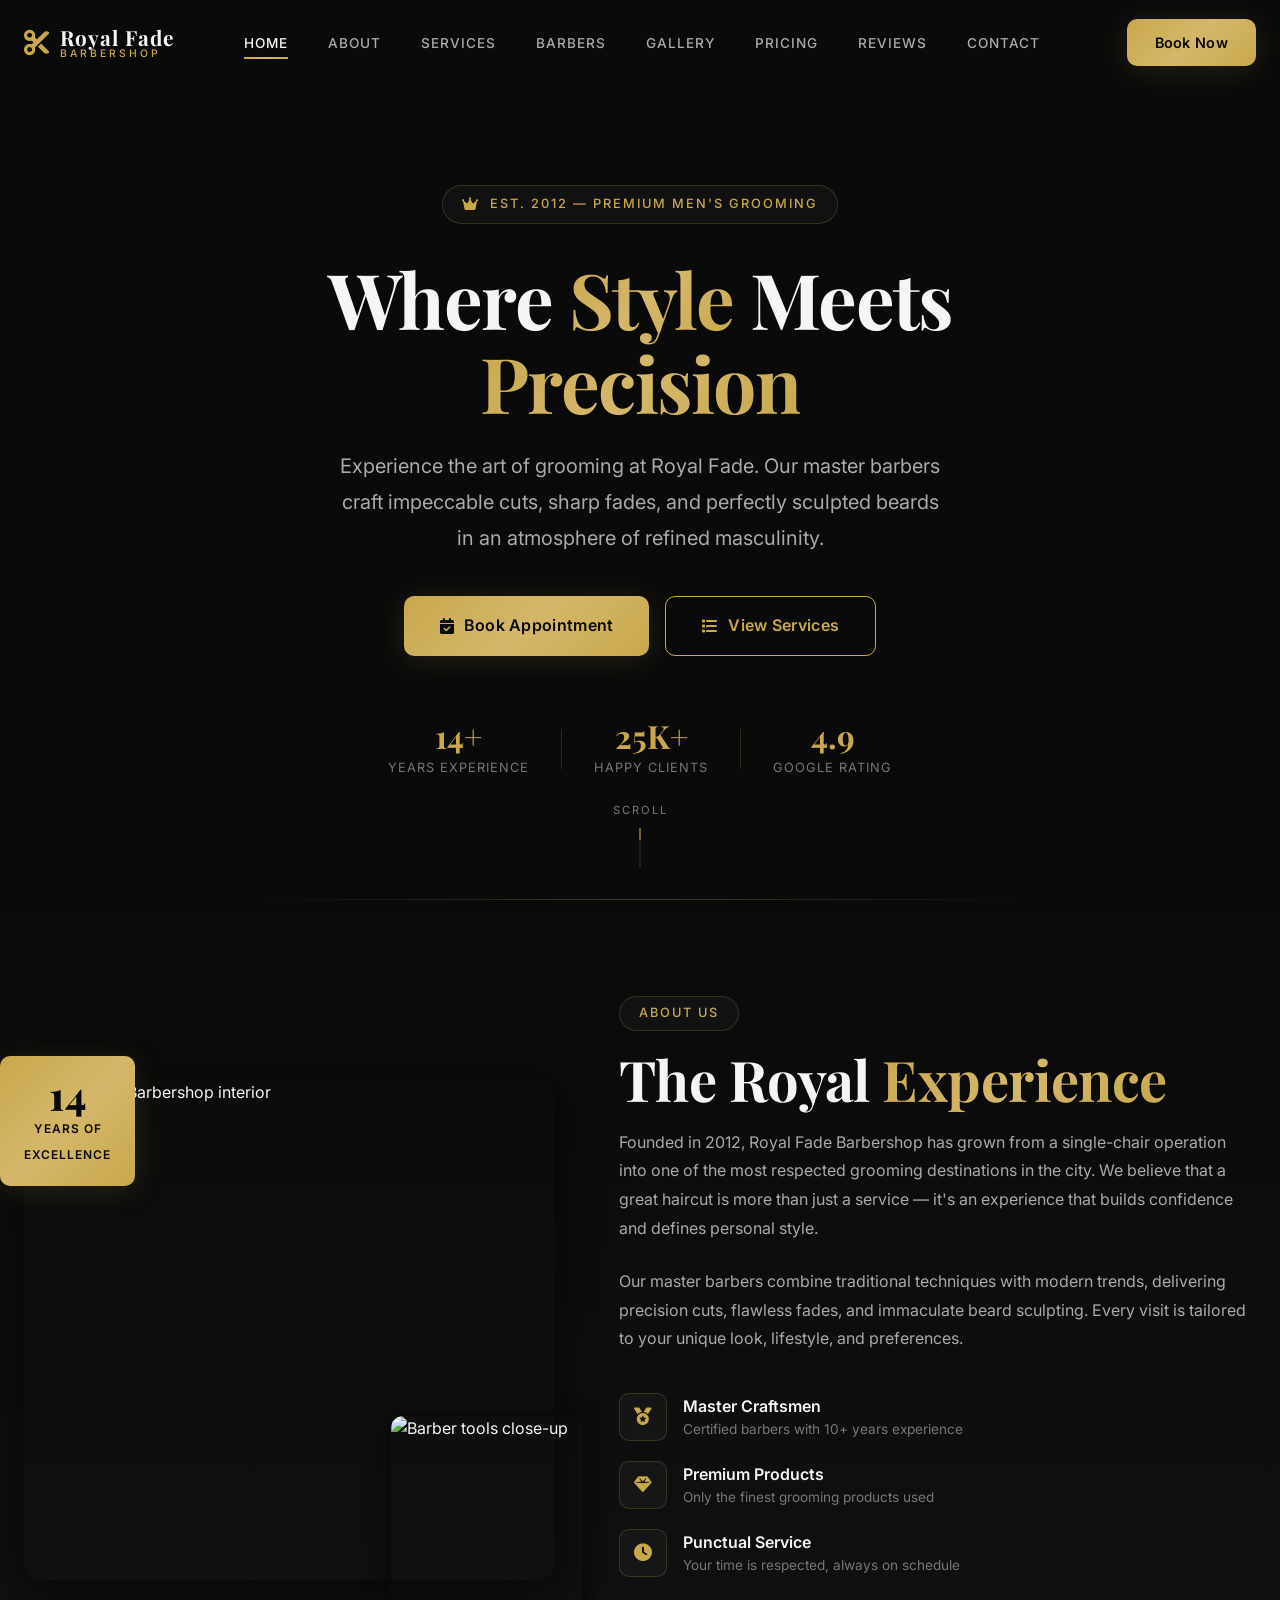
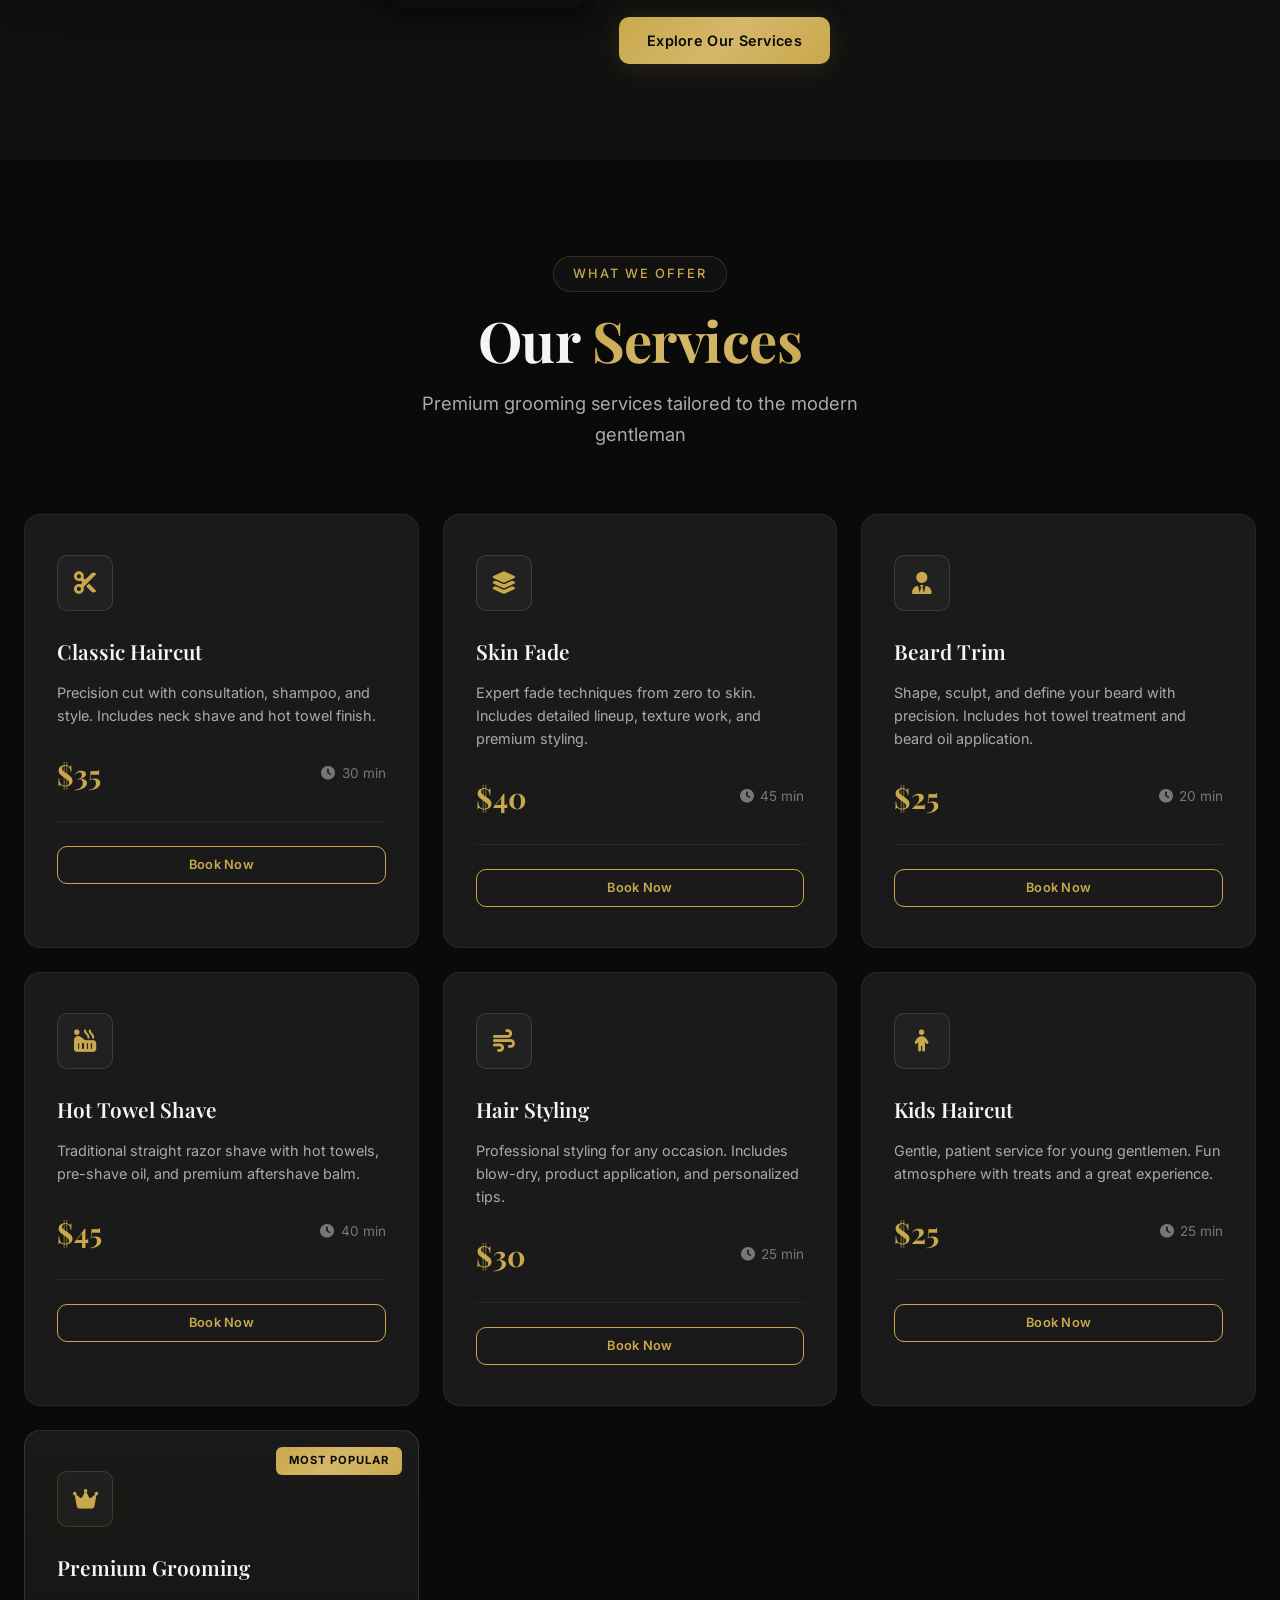
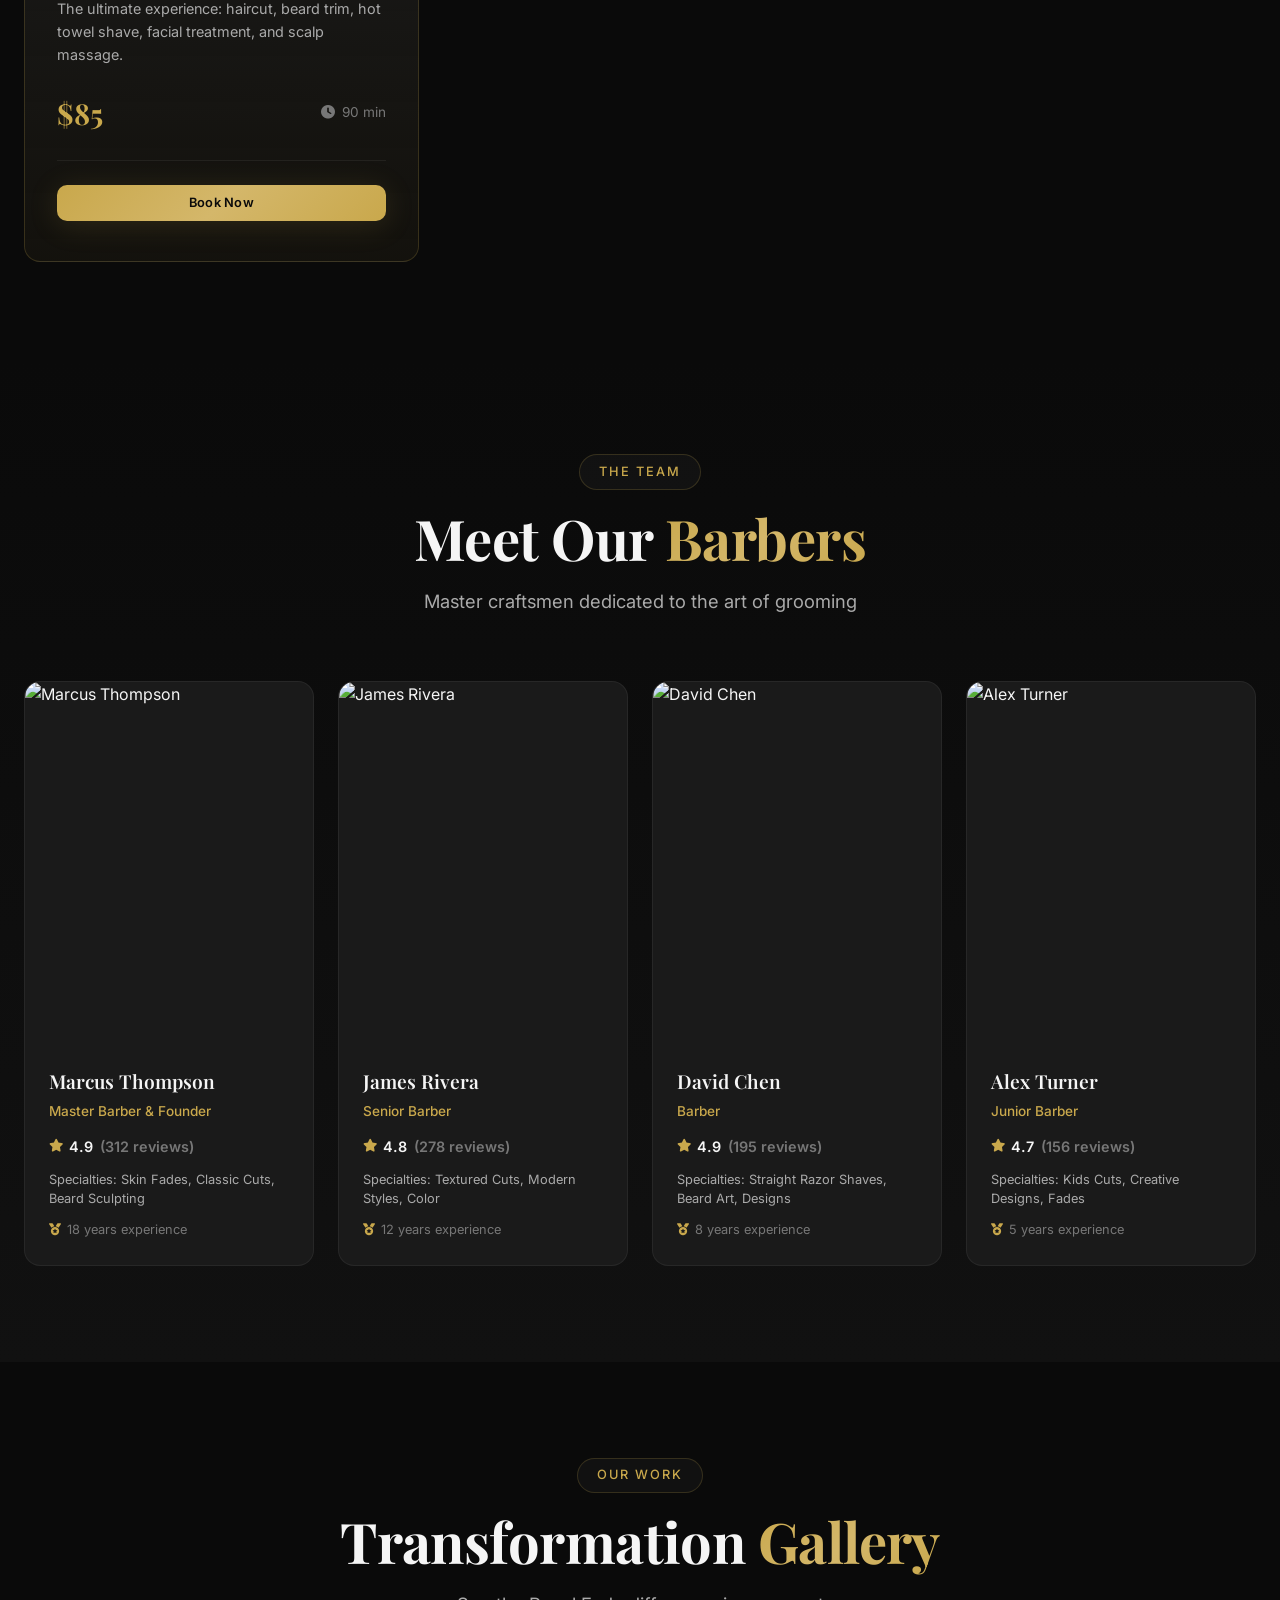
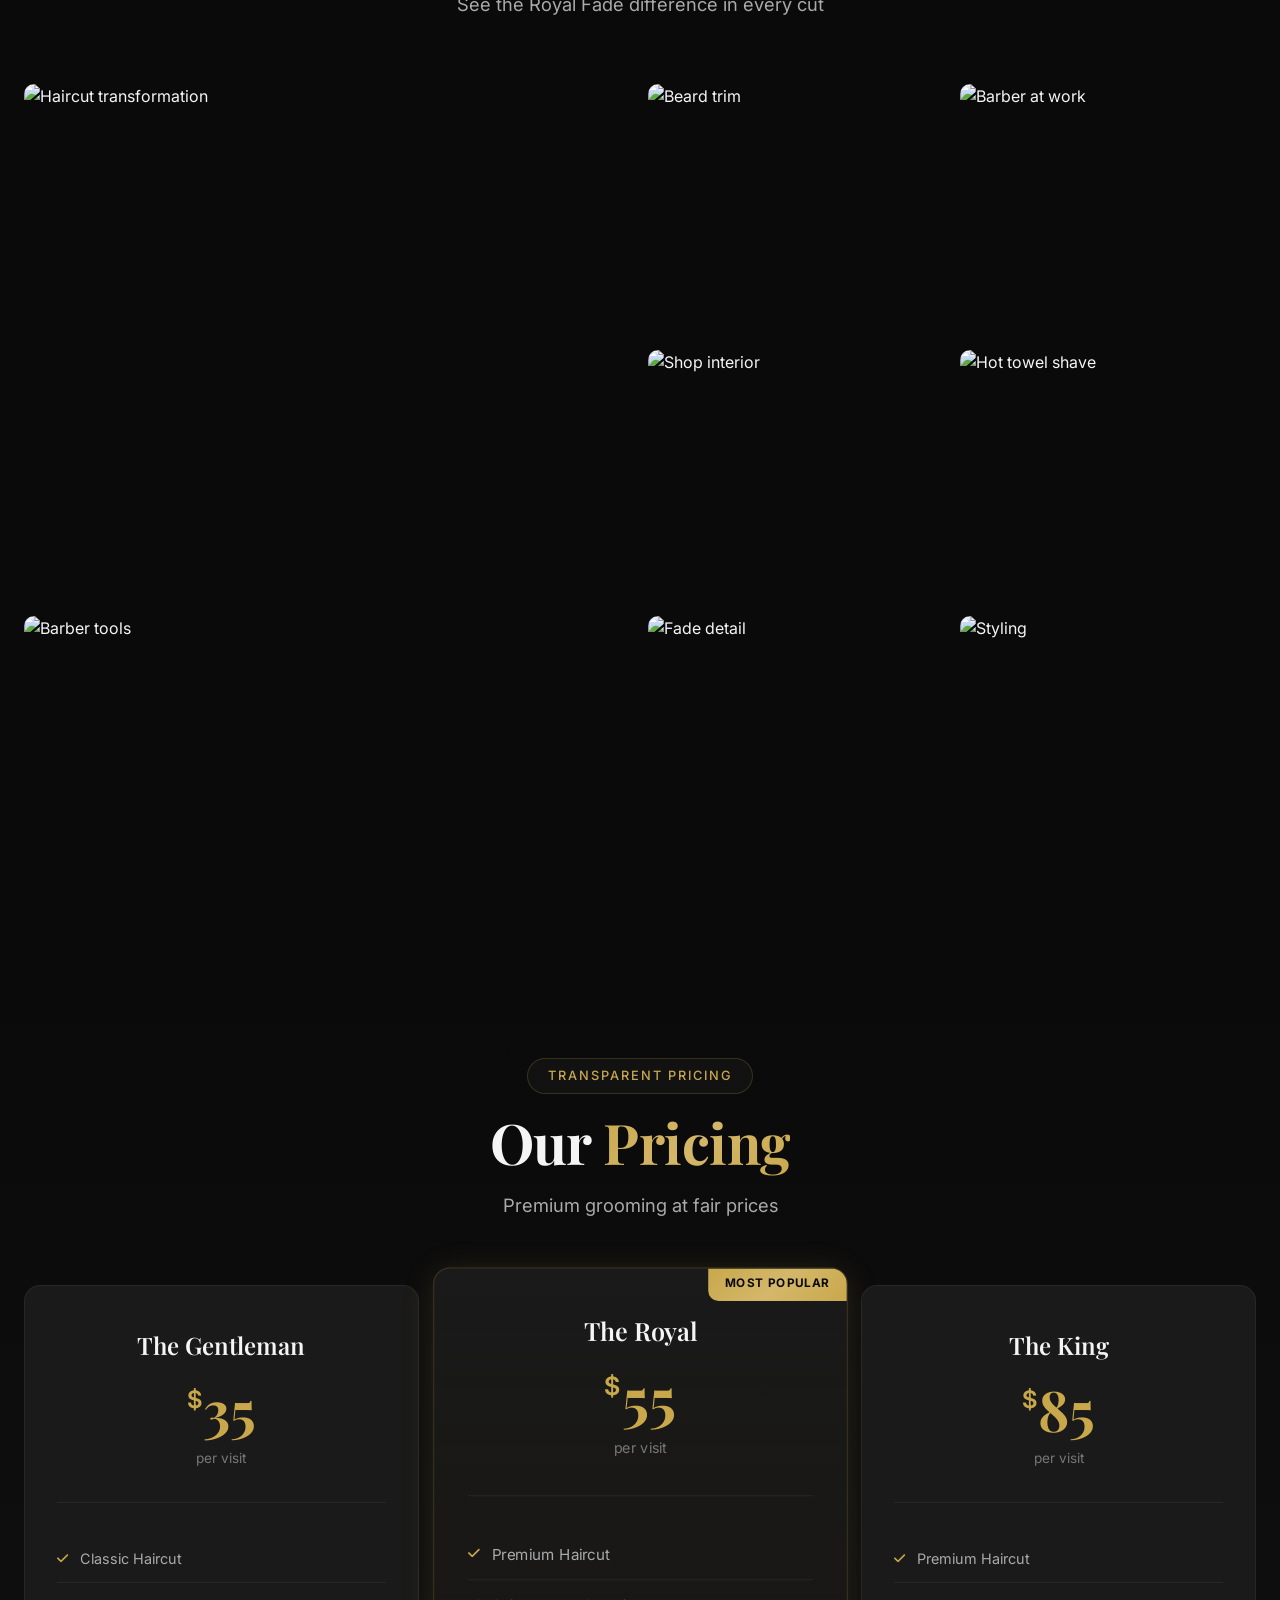
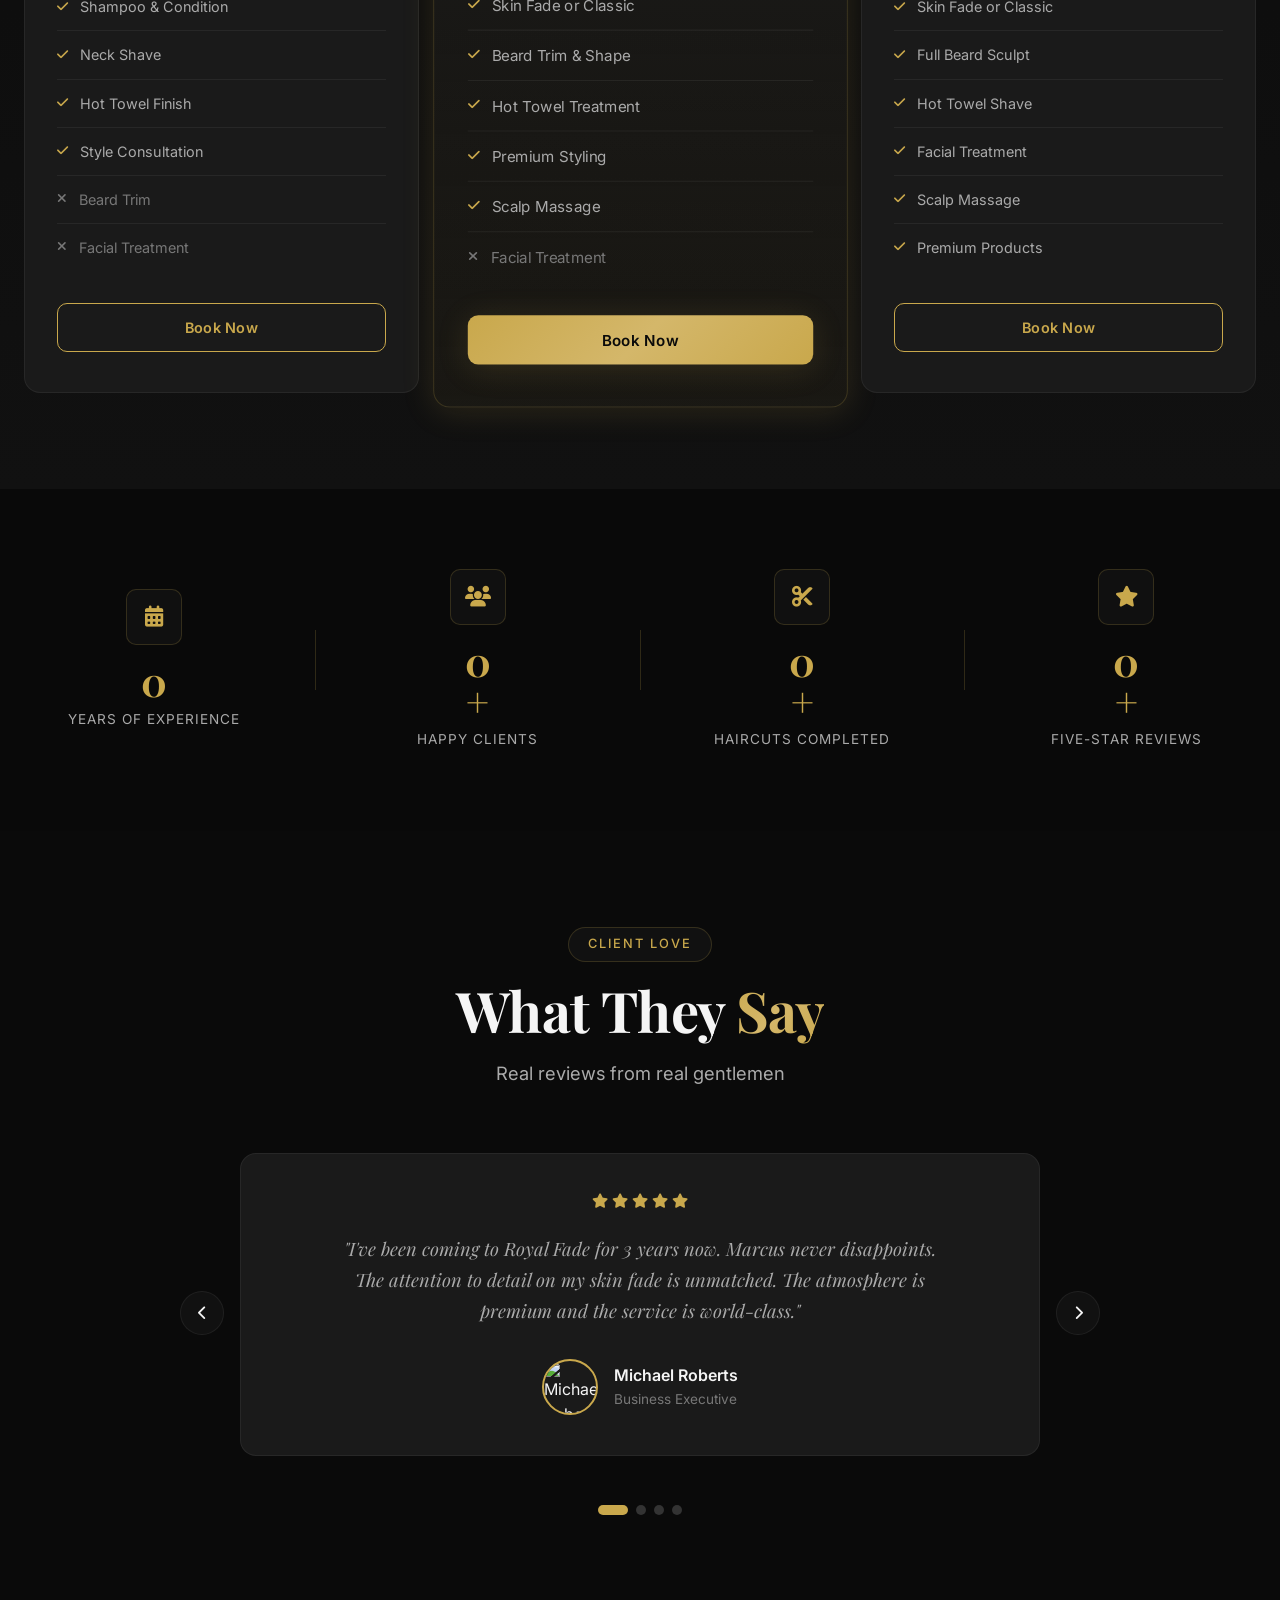
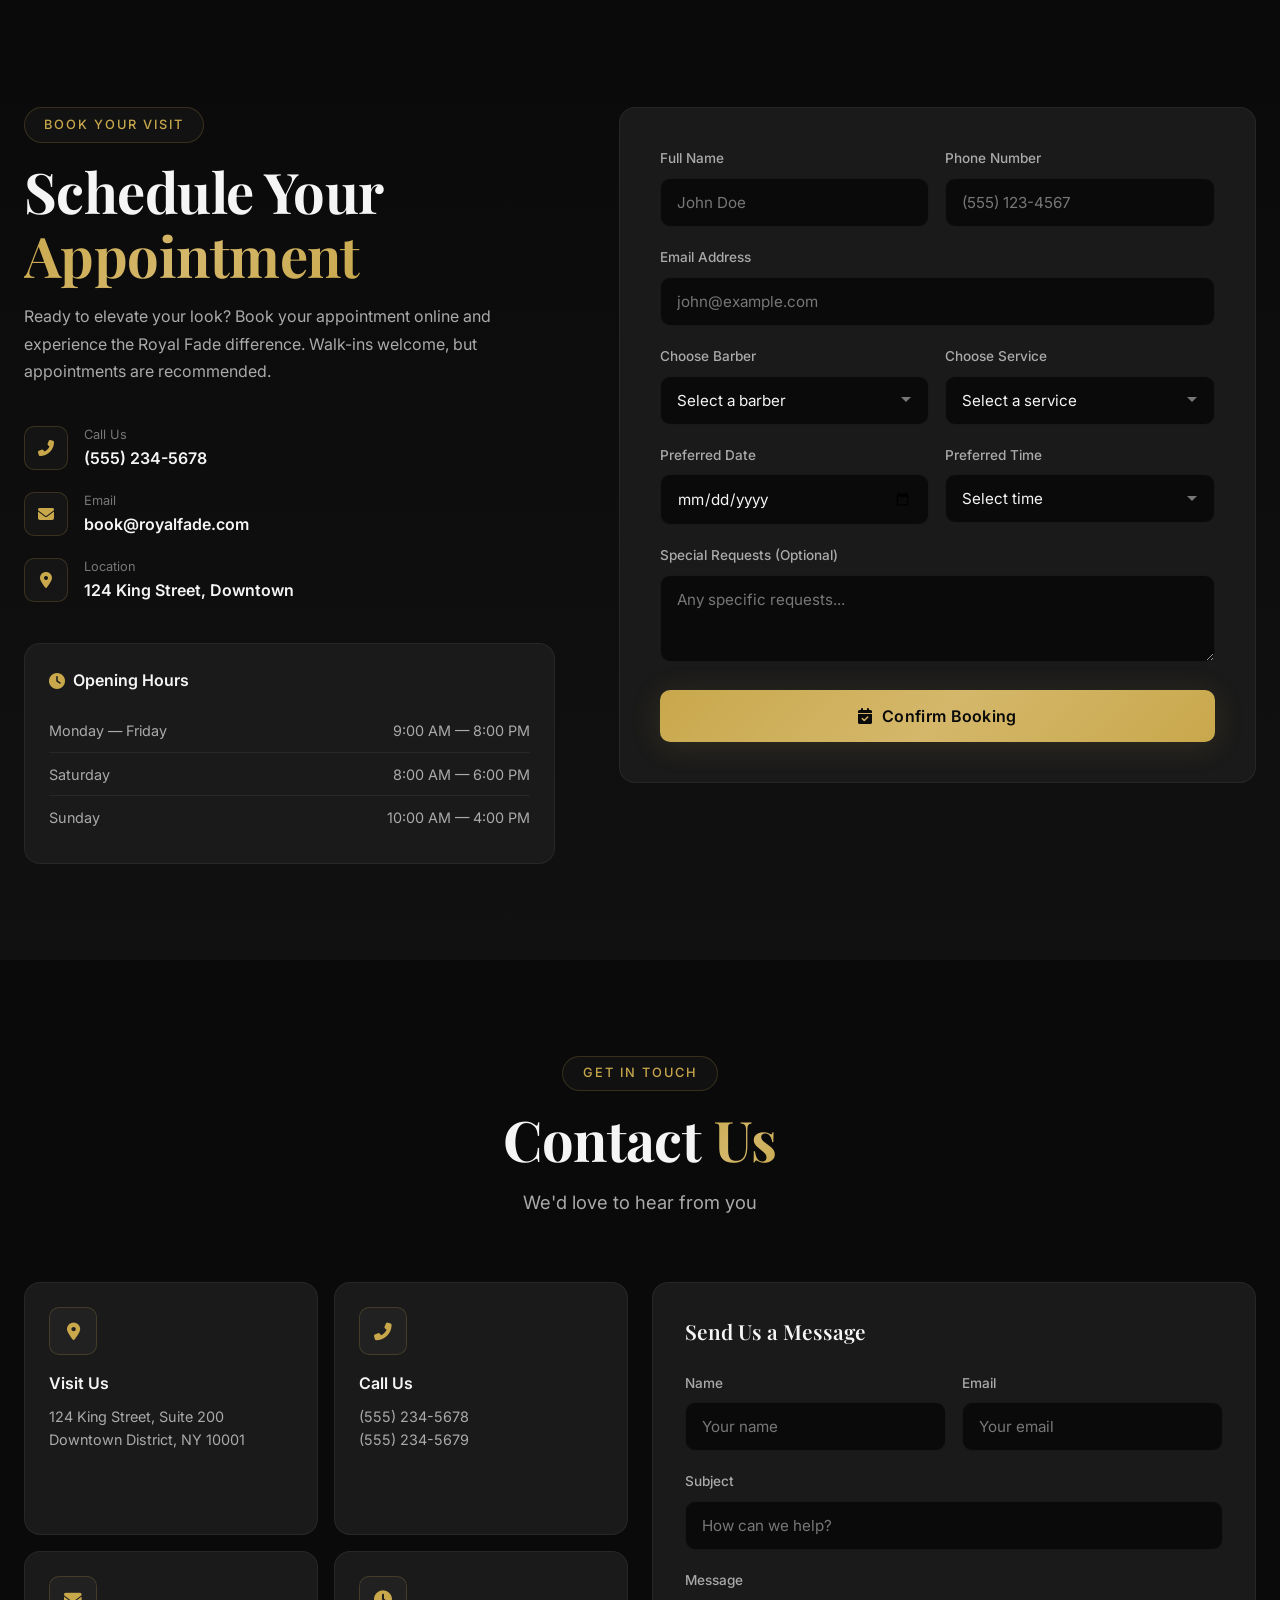
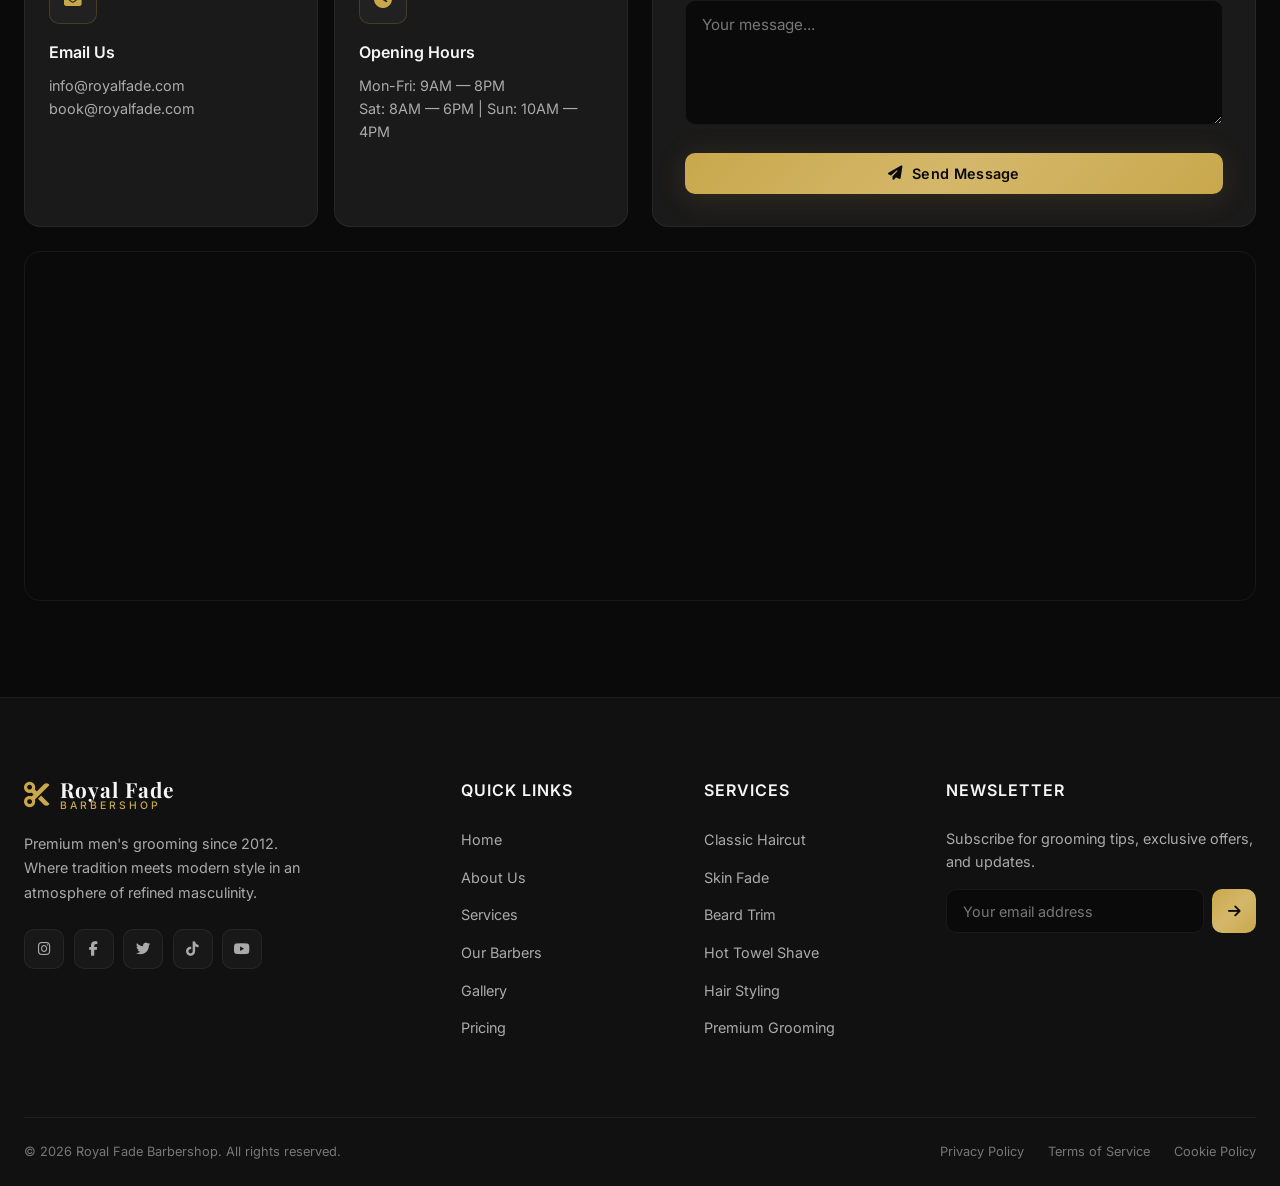
==== imdex.html @ a4577b54 "Update project link" ====
<!DOCTYPE html>
<html lang="en">
<head>
    <meta charset="UTF-8">
    <meta name="viewport" content="width=device-width, initial-scale=1.0">
    <meta name="description" content="Royal Fade Barbershop - Premium men's grooming since 2012. Expert haircuts, skin fades, beard trims, and hot towel shaves in a luxury environment.">
    <meta name="keywords" content="barbershop, men's haircut, skin fade, beard trim, hot towel shave, grooming, barber, premium barbershop">
    <meta name="author" content="Royal Fade Barbershop">
    <meta name="theme-color" content="#C9A84C">
    <title>Royal Fade Barbershop | Premium Men's Grooming Since 2012</title>
    <link rel="stylesheet" href="styles.css">
    <link rel="preconnect" href="https://fonts.googleapis.com">
    <link rel="preconnect" href="https://fonts.gstatic.com" crossorigin>
    <link href="https://fonts.googleapis.com/css2?family=Playfair+Display:wght@400;500;600;700;800;900&family=Inter:wght@300;400;500;600;700&display=swap" rel="stylesheet">
    <link rel="stylesheet" href="https://cdnjs.cloudflare.com/ajax/libs/font-awesome/6.5.1/css/all.min.css">
    <style>
        /* Emergency: Hide loader if JS fails */
        @keyframes hideLoader { 0%, 90% { opacity: 1; visibility: visible; } 100% { opacity: 0; visibility: hidden; } }
        #loading-screen { animation: hideLoader 4s ease forwards; }
    </style>
    <noscript>
        <style>
            #loading-screen { display: none !important; }
            .reveal { opacity: 1 !important; transform: none !important; }
        </style>
    </noscript>
<base target="_blank">
</head>
<body>
    <!-- Loading Screen -->
    <div id="loading-screen">
        <div class="loader-content">
            <div class="loader-scissors"><i class="fas fa-cut"></i></div>
            <div class="loader-brand">Royal Fade</div>
            <div class="loader-bar"><div class="loader-progress"></div></div>
        </div>
    </div>

    <!-- Back to Top -->
    <button id="back-to-top" class="back-to-top" aria-label="Back to top"><i class="fas fa-arrow-up"></i></button>

    <!-- Navigation -->
    <nav class="navbar" id="navbar">
        <div class="nav-container">
            <a href="#home" class="nav-logo">
                <i class="fas fa-cut"></i>
                <div class="logo-text"><span class="logo-main">Royal Fade</span><span class="logo-sub">Barbershop</span></div>
            </a>
            <ul class="nav-menu" id="nav-menu">
                <li><a href="#home" class="nav-link active">Home</a></li>
                <li><a href="#about" class="nav-link">About</a></li>
                <li><a href="#services" class="nav-link">Services</a></li>
                <li><a href="#barbers" class="nav-link">Barbers</a></li>
                <li><a href="#gallery" class="nav-link">Gallery</a></li>
                <li><a href="#pricing" class="nav-link">Pricing</a></li>
                <li><a href="#testimonials" class="nav-link">Reviews</a></li>
                <li><a href="#contact" class="nav-link">Contact</a></li>
            </ul>
            <a href="#booking" class="btn btn-gold nav-cta">Book Now</a>
            <button class="hamburger" id="hamburger" aria-label="Toggle menu">
                <span class="bar"></span><span class="bar"></span><span class="bar"></span>
            </button>
        </div>
        <div class="mobile-menu" id="mobile-menu">
            <div class="mobile-menu-header">
                <a href="#home" class="nav-logo"><i class="fas fa-cut"></i><span style="font-family:var(--font-display);font-size:1.3rem;font-weight:700;color:var(--text);">Royal Fade</span></a>
                <button class="mobile-close" id="mobile-close" aria-label="Close menu"><i class="fas fa-times"></i></button>
            </div>
            <ul class="mobile-nav-menu">
                <li><a href="#home" class="mobile-nav-link">Home</a></li>
                <li><a href="#about" class="mobile-nav-link">About</a></li>
                <li><a href="#services" class="mobile-nav-link">Services</a></li>
                <li><a href="#barbers" class="mobile-nav-link">Barbers</a></li>
                <li><a href="#gallery" class="mobile-nav-link">Gallery</a></li>
                <li><a href="#pricing" class="mobile-nav-link">Pricing</a></li>
                <li><a href="#testimonials" class="mobile-nav-link">Reviews</a></li>
                <li><a href="#contact" class="mobile-nav-link">Contact</a></li>
            </ul>
            <a href="#booking" class="btn btn-gold btn-full mobile-cta">Book Appointment</a>
        </div>
    </nav>

    <!-- Hero Section -->
    <section class="hero" id="home">
        <div class="hero-bg"><div class="hero-overlay"></div><div class="hero-gold-accent"></div></div>
        <div class="hero-content">
            <div class="hero-badge"><i class="fas fa-crown"></i><span>Est. 2012 — Premium Men's Grooming</span></div>
            <h1 class="hero-title">Where <span class="gold-text">Style</span> Meets <span class="gold-text">Precision</span></h1>
            <p class="hero-subtitle">Experience the art of grooming at Royal Fade. Our master barbers craft impeccable cuts, sharp fades, and perfectly sculpted beards in an atmosphere of refined masculinity.</p>
            <div class="hero-cta">
                <a href="#booking" class="btn btn-gold btn-lg"><i class="fas fa-calendar-check"></i>Book Appointment</a>
                <a href="#services" class="btn btn-outline-gold btn-lg"><i class="fas fa-list"></i>View Services</a>
            </div>
            <div class="hero-stats">
                <div class="hero-stat"><span class="hero-stat-num">14+</span><span class="hero-stat-label">Years Experience</span></div>
                <div class="hero-stat-divider"></div>
                <div class="hero-stat"><span class="hero-stat-num">25K+</span><span class="hero-stat-label">Happy Clients</span></div>
                <div class="hero-stat-divider"></div>
                <div class="hero-stat"><span class="hero-stat-num">4.9</span><span class="hero-stat-label">Google Rating</span></div>
            </div>
        </div>
        <div class="hero-scroll-indicator"><span>Scroll</span><div class="scroll-line"><div class="scroll-dot"></div></div></div>
    </section>

    <!-- About Section -->
    <section class="about" id="about">
        <div class="section-container">
            <div class="about-grid">
                <div class="about-images">
                    <div class="about-img-main"><img src="https://images.unsplash.com/photo-1585747860715-2ba37e788b70?w=600&h=700&fit=crop" alt="Royal Fade Barbershop interior" loading="lazy"></div>
                    <div class="about-img-accent"><img src="https://images.unsplash.com/photo-1599351431613-18ef1fdd27e1?w=300&h=300&fit=crop" alt="Barber tools close-up" loading="lazy"></div>
                    <div class="about-experience-badge"><span class="badge-num">14</span><span class="badge-text">Years of<br>Excellence</span></div>
                </div>
                <div class="about-content">
                    <span class="section-tag">About Us</span>
                    <h2 class="section-title">The Royal <span class="gold-text">Experience</span></h2>
                    <p class="about-text">Founded in 2012, Royal Fade Barbershop has grown from a single-chair operation into one of the most respected grooming destinations in the city. We believe that a great haircut is more than just a service — it's an experience that builds confidence and defines personal style.</p>
                    <p class="about-text">Our master barbers combine traditional techniques with modern trends, delivering precision cuts, flawless fades, and immaculate beard sculpting. Every visit is tailored to your unique look, lifestyle, and preferences.</p>
                    <div class="about-values">
                        <div class="value-item"><div class="value-icon"><i class="fas fa-medal"></i></div><div class="value-info"><span class="value-title">Master Craftsmen</span><span class="value-desc">Certified barbers with 10+ years experience</span></div></div>
                        <div class="value-item"><div class="value-icon"><i class="fas fa-gem"></i></div><div class="value-info"><span class="value-title">Premium Products</span><span class="value-desc">Only the finest grooming products used</span></div></div>
                        <div class="value-item"><div class="value-icon"><i class="fas fa-clock"></i></div><div class="value-info"><span class="value-title">Punctual Service</span><span class="value-desc">Your time is respected, always on schedule</span></div></div>
                    </div>
                    <a href="#services" class="btn btn-gold">Explore Our Services</a>
                </div>
            </div>
        </div>
    </section>

    <!-- Services Section -->
    <section class="services" id="services">
        <div class="section-container">
            <div class="section-header">
                <span class="section-tag">What We Offer</span>
                <h2 class="section-title">Our <span class="gold-text">Services</span></h2>
                <p class="section-subtitle">Premium grooming services tailored to the modern gentleman</p>
            </div>
            <div class="services-grid">
                <div class="service-card">
                    <div class="service-icon"><i class="fas fa-cut"></i></div>
                    <div class="service-content">
                        <h3 class="service-name">Classic Haircut</h3>
                        <p class="service-desc">Precision cut with consultation, shampoo, and style. Includes neck shave and hot towel finish.</p>
                        <div class="service-meta"><span class="service-price">$35</span><span class="service-duration"><i class="fas fa-clock"></i> 30 min</span></div>
                        <a href="#booking" class="btn btn-outline-gold btn-sm service-book">Book Now</a>
                    </div>
                </div>
                <div class="service-card">
                    <div class="service-icon"><i class="fas fa-layer-group"></i></div>
                    <div class="service-content">
                        <h3 class="service-name">Skin Fade</h3>
                        <p class="service-desc">Expert fade techniques from zero to skin. Includes detailed lineup, texture work, and premium styling.</p>
                        <div class="service-meta"><span class="service-price">$40</span><span class="service-duration"><i class="fas fa-clock"></i> 45 min</span></div>
                        <a href="#booking" class="btn btn-outline-gold btn-sm service-book">Book Now</a>
                    </div>
                </div>
                <div class="service-card">
                    <div class="service-icon"><i class="fas fa-user-tie"></i></div>
                    <div class="service-content">
                        <h3 class="service-name">Beard Trim</h3>
                        <p class="service-desc">Shape, sculpt, and define your beard with precision. Includes hot towel treatment and beard oil application.</p>
                        <div class="service-meta"><span class="service-price">$25</span><span class="service-duration"><i class="fas fa-clock"></i> 20 min</span></div>
                        <a href="#booking" class="btn btn-outline-gold btn-sm service-book">Book Now</a>
                    </div>
                </div>
                <div class="service-card">
                    <div class="service-icon"><i class="fas fa-hot-tub"></i></div>
                    <div class="service-content">
                        <h3 class="service-name">Hot Towel Shave</h3>
                        <p class="service-desc">Traditional straight razor shave with hot towels, pre-shave oil, and premium aftershave balm.</p>
                        <div class="service-meta"><span class="service-price">$45</span><span class="service-duration"><i class="fas fa-clock"></i> 40 min</span></div>
                        <a href="#booking" class="btn btn-outline-gold btn-sm service-book">Book Now</a>
                    </div>
                </div>
                <div class="service-card">
                    <div class="service-icon"><i class="fas fa-wind"></i></div>
                    <div class="service-content">
                        <h3 class="service-name">Hair Styling</h3>
                        <p class="service-desc">Professional styling for any occasion. Includes blow-dry, product application, and personalized tips.</p>
                        <div class="service-meta"><span class="service-price">$30</span><span class="service-duration"><i class="fas fa-clock"></i> 25 min</span></div>
                        <a href="#booking" class="btn btn-outline-gold btn-sm service-book">Book Now</a>
                    </div>
                </div>
                <div class="service-card">
                    <div class="service-icon"><i class="fas fa-child"></i></div>
                    <div class="service-content">
                        <h3 class="service-name">Kids Haircut</h3>
                        <p class="service-desc">Gentle, patient service for young gentlemen. Fun atmosphere with treats and a great experience.</p>
                        <div class="service-meta"><span class="service-price">$25</span><span class="service-duration"><i class="fas fa-clock"></i> 25 min</span></div>
                        <a href="#booking" class="btn btn-outline-gold btn-sm service-book">Book Now</a>
                    </div>
                </div>
                <div class="service-card featured-service">
                    <div class="service-badge">Most Popular</div>
                    <div class="service-icon"><i class="fas fa-crown"></i></div>
                    <div class="service-content">
                        <h3 class="service-name">Premium Grooming</h3>
                        <p class="service-desc">The ultimate experience: haircut, beard trim, hot towel shave, facial treatment, and scalp massage.</p>
                        <div class="service-meta"><span class="service-price">$85</span><span class="service-duration"><i class="fas fa-clock"></i> 90 min</span></div>
                        <a href="#booking" class="btn btn-gold btn-sm service-book">Book Now</a>
                    </div>
                </div>
            </div>
        </div>
    </section>

    <!-- Barbers Section -->
    <section class="barbers" id="barbers">
        <div class="section-container">
            <div class="section-header">
                <span class="section-tag">The Team</span>
                <h2 class="section-title">Meet Our <span class="gold-text">Barbers</span></h2>
                <p class="section-subtitle">Master craftsmen dedicated to the art of grooming</p>
            </div>
            <div class="barbers-grid">
                <div class="barber-card">
                    <div class="barber-image">
                        <img src="https://images.unsplash.com/photo-1503951914875-452162b0f3f1?w=500&h=600&fit=crop&crop=face" alt="Marcus Thompson" loading="lazy">
                        <div class="barber-social"><a href="#" aria-label="Instagram"><i class="fab fa-instagram"></i></a><a href="#" aria-label="Facebook"><i class="fab fa-facebook-f"></i></a></div>
                    </div>
                    <div class="barber-info">
                        <h3 class="barber-name">Marcus Thompson</h3>
                        <span class="barber-title">Master Barber & Founder</span>
                        <div class="barber-rating"><i class="fas fa-star"></i><span>4.9</span><span class="barber-reviews">(312 reviews)</span></div>
                        <p class="barber-specialty">Specialties: Skin Fades, Classic Cuts, Beard Sculpting</p>
                        <span class="barber-exp"><i class="fas fa-medal"></i> 18 years experience</span>
                    </div>
                </div>
                <div class="barber-card">
                    <div class="barber-image">
                        <img src="https://images.unsplash.com/photo-1622286342621-4bd786c2447c?w=500&h=600&fit=crop&crop=face" alt="James Rivera" loading="lazy">
                        <div class="barber-social"><a href="#" aria-label="Instagram"><i class="fab fa-instagram"></i></a><a href="#" aria-label="Facebook"><i class="fab fa-facebook-f"></i></a></div>
                    </div>
                    <div class="barber-info">
                        <h3 class="barber-name">James Rivera</h3>
                        <span class="barber-title">Senior Barber</span>
                        <div class="barber-rating"><i class="fas fa-star"></i><span>4.8</span><span class="barber-reviews">(278 reviews)</span></div>
                        <p class="barber-specialty">Specialties: Textured Cuts, Modern Styles, Color</p>
                        <span class="barber-exp"><i class="fas fa-medal"></i> 12 years experience</span>
                    </div>
                </div>
                <div class="barber-card">
                    <div class="barber-image">
                        <img src="https://images.unsplash.com/photo-1506794778202-cad84cf45f1d?w=500&h=600&fit=crop&crop=face" alt="David Chen" loading="lazy">
                        <div class="barber-social"><a href="#" aria-label="Instagram"><i class="fab fa-instagram"></i></a><a href="#" aria-label="Facebook"><i class="fab fa-facebook-f"></i></a></div>
                    </div>
                    <div class="barber-info">
                        <h3 class="barber-name">David Chen</h3>
                        <span class="barber-title">Barber</span>
                        <div class="barber-rating"><i class="fas fa-star"></i><span>4.9</span><span class="barber-reviews">(195 reviews)</span></div>
                        <p class="barber-specialty">Specialties: Straight Razor Shaves, Beard Art, Designs</p>
                        <span class="barber-exp"><i class="fas fa-medal"></i> 8 years experience</span>
                    </div>
                </div>
                <div class="barber-card">
                    <div class="barber-image">
                        <img src="https://images.unsplash.com/photo-1531746020798-e6953c6e8e04?w=500&h=600&fit=crop&crop=face" alt="Alex Turner" loading="lazy">
                        <div class="barber-social"><a href="#" aria-label="Instagram"><i class="fab fa-instagram"></i></a><a href="#" aria-label="Facebook"><i class="fab fa-facebook-f"></i></a></div>
                    </div>
                    <div class="barber-info">
                        <h3 class="barber-name">Alex Turner</h3>
                        <span class="barber-title">Junior Barber</span>
                        <div class="barber-rating"><i class="fas fa-star"></i><span>4.7</span><span class="barber-reviews">(156 reviews)</span></div>
                        <p class="barber-specialty">Specialties: Kids Cuts, Creative Designs, Fades</p>
                        <span class="barber-exp"><i class="fas fa-medal"></i> 5 years experience</span>
                    </div>
                </div>
            </div>
        </div>
    </section>

    <!-- Gallery Section -->
    <section class="gallery" id="gallery">
        <div class="section-container">
            <div class="section-header">
                <span class="section-tag">Our Work</span>
                <h2 class="section-title">Transformation <span class="gold-text">Gallery</span></h2>
                <p class="section-subtitle">See the Royal Fade difference in every cut</p>
            </div>
            <div class="gallery-grid">
                <div class="gallery-item gallery-item-large">
                    <img src="https://images.unsplash.com/photo-1621605815971-fbc98d665033?w=800&h=600&fit=crop" alt="Haircut transformation" loading="lazy">
                    <div class="gallery-overlay"><div class="gallery-info"><span class="gallery-tag">Skin Fade</span><h4 class="gallery-title">Precision Low Fade</h4></div><button class="gallery-expand" aria-label="View full size"><i class="fas fa-expand"></i></button></div>
                </div>
                <div class="gallery-item">
                    <img src="https://images.unsplash.com/photo-1599351431613-18ef1fdd27e1?w=400&h=300&fit=crop" alt="Beard trim" loading="lazy">
                    <div class="gallery-overlay"><div class="gallery-info"><span class="gallery-tag">Beard Trim</span><h4 class="gallery-title">Sculpted Beard</h4></div><button class="gallery-expand" aria-label="View full size"><i class="fas fa-expand"></i></button></div>
                </div>
                <div class="gallery-item">
                    <img src="https://images.unsplash.com/photo-1622286342621-4bd786c2447c?w=400&h=300&fit=crop" alt="Barber at work" loading="lazy">
                    <div class="gallery-overlay"><div class="gallery-info"><span class="gallery-tag">Classic Cut</span><h4 class="gallery-title">Textured Crop</h4></div><button class="gallery-expand" aria-label="View full size"><i class="fas fa-expand"></i></button></div>
                </div>
                <div class="gallery-item">
                    <img src="https://images.unsplash.com/photo-1585747860715-2ba37e788b70?w=400&h=300&fit=crop" alt="Shop interior" loading="lazy">
                    <div class="gallery-overlay"><div class="gallery-info"><span class="gallery-tag">Shop</span><h4 class="gallery-title">Royal Interior</h4></div><button class="gallery-expand" aria-label="View full size"><i class="fas fa-expand"></i></button></div>
                </div>
                <div class="gallery-item">
                    <img src="https://images.unsplash.com/photo-1503951914875-452162b0f3f1?w=400&h=300&fit=crop" alt="Hot towel shave" loading="lazy">
                    <div class="gallery-overlay"><div class="gallery-info"><span class="gallery-tag">Shave</span><h4 class="gallery-title">Hot Towel Shave</h4></div><button class="gallery-expand" aria-label="View full size"><i class="fas fa-expand"></i></button></div>
                </div>
                <div class="gallery-item gallery-item-wide">
                    <img src="https://images.unsplash.com/photo-1599351431202-6e0c3e1f3c5e?w=800&h=400&fit=crop" alt="Barber tools" loading="lazy">
                    <div class="gallery-overlay"><div class="gallery-info"><span class="gallery-tag">Tools</span><h4 class="gallery-title">Premium Equipment</h4></div><button class="gallery-expand" aria-label="View full size"><i class="fas fa-expand"></i></button></div>
                </div>
                <div class="gallery-item">
                    <img src="https://images.unsplash.com/photo-1621605815971-fbc98d665033?w=400&h=300&fit=crop" alt="Fade detail" loading="lazy">
                    <div class="gallery-overlay"><div class="gallery-info"><span class="gallery-tag">Fade</span><h4 class="gallery-title">Drop Fade</h4></div><button class="gallery-expand" aria-label="View full size"><i class="fas fa-expand"></i></button></div>
                </div>
                <div class="gallery-item">
                    <img src="https://images.unsplash.com/photo-1531746020798-e6953c6e8e04?w=400&h=300&fit=crop" alt="Styling" loading="lazy">
                    <div class="gallery-overlay"><div class="gallery-info"><span class="gallery-tag">Style</span><h4 class="gallery-title">Pompadour Style</h4></div><button class="gallery-expand" aria-label="View full size"><i class="fas fa-expand"></i></button></div>
                </div>
            </div>
        </div>
    </section>

    <!-- Lightbox Modal -->
    <div class="lightbox" id="lightbox">
        <button class="lightbox-close" aria-label="Close lightbox"><i class="fas fa-times"></i></button>
        <button class="lightbox-prev" aria-label="Previous image"><i class="fas fa-chevron-left"></i></button>
        <img src="" alt="Gallery image" class="lightbox-img" id="lightbox-img">
        <button class="lightbox-next" aria-label="Next image"><i class="fas fa-chevron-right"></i></button>
        <div class="lightbox-caption" id="lightbox-caption"></div>
    </div>

    <!-- Pricing Section -->
    <section class="pricing" id="pricing">
        <div class="section-container">
            <div class="section-header">
                <span class="section-tag">Transparent Pricing</span>
                <h2 class="section-title">Our <span class="gold-text">Pricing</span></h2>
                <p class="section-subtitle">Premium grooming at fair prices</p>
            </div>
            <div class="pricing-grid">
                <div class="pricing-card">
                    <div class="pricing-header">
                        <h3 class="pricing-name">The Gentleman</h3>
                        <div class="pricing-price"><span class="price-currency">$</span><span class="price-amount">35</span></div>
                        <span class="pricing-period">per visit</span>
                    </div>
                    <ul class="pricing-features">
                        <li><i class="fas fa-check"></i> Classic Haircut</li>
                        <li><i class="fas fa-check"></i> Shampoo & Condition</li>
                        <li><i class="fas fa-check"></i> Neck Shave</li>
                        <li><i class="fas fa-check"></i> Hot Towel Finish</li>
                        <li><i class="fas fa-check"></i> Style Consultation</li>
                        <li class="feature-x"><i class="fas fa-times"></i> Beard Trim</li>
                        <li class="feature-x"><i class="fas fa-times"></i> Facial Treatment</li>
                    </ul>
                    <a href="#booking" class="btn btn-outline-gold btn-full">Book Now</a>
                </div>
                <div class="pricing-card pricing-featured">
                    <div class="pricing-badge">Most Popular</div>
                    <div class="pricing-header">
                        <h3 class="pricing-name">The Royal</h3>
                        <div class="pricing-price"><span class="price-currency">$</span><span class="price-amount">55</span></div>
                        <span class="pricing-period">per visit</span>
                    </div>
                    <ul class="pricing-features">
                        <li><i class="fas fa-check"></i> Premium Haircut</li>
                        <li><i class="fas fa-check"></i> Skin Fade or Classic</li>
                        <li><i class="fas fa-check"></i> Beard Trim & Shape</li>
                        <li><i class="fas fa-check"></i> Hot Towel Treatment</li>
                        <li><i class="fas fa-check"></i> Premium Styling</li>
                        <li><i class="fas fa-check"></i> Scalp Massage</li>
                        <li class="feature-x"><i class="fas fa-times"></i> Facial Treatment</li>
                    </ul>
                    <a href="#booking" class="btn btn-gold btn-full">Book Now</a>
                </div>
                <div class="pricing-card">
                    <div class="pricing-header">
                        <h3 class="pricing-name">The King</h3>
                        <div class="pricing-price"><span class="price-currency">$</span><span class="price-amount">85</span></div>
                        <span class="pricing-period">per visit</span>
                    </div>
                    <ul class="pricing-features">
                        <li><i class="fas fa-check"></i> Premium Haircut</li>
                        <li><i class="fas fa-check"></i> Skin Fade or Classic</li>
                        <li><i class="fas fa-check"></i> Full Beard Sculpt</li>
                        <li><i class="fas fa-check"></i> Hot Towel Shave</li>
                        <li><i class="fas fa-check"></i> Facial Treatment</li>
                        <li><i class="fas fa-check"></i> Scalp Massage</li>
                        <li><i class="fas fa-check"></i> Premium Products</li>
                    </ul>
                    <a href="#booking" class="btn btn-outline-gold btn-full">Book Now</a>
                </div>
            </div>
        </div>
    </section>

    <!-- Statistics Section -->
    <section class="statistics" id="statistics">
        <div class="stats-bg"><div class="stats-overlay"></div></div>
        <div class="section-container">
            <div class="stats-grid">
                <div class="stat-item">
                    <div class="stat-icon"><i class="fas fa-calendar-alt"></i></div>
                    <span class="stat-number" data-target="14">0</span>
                    <span class="stat-label">Years of Experience</span>
                </div>
                <div class="stat-divider"></div>
                <div class="stat-item">
                    <div class="stat-icon"><i class="fas fa-users"></i></div>
                    <span class="stat-number" data-target="25000">0</span>
                    <span class="stat-suffix">+</span>
                    <span class="stat-label">Happy Clients</span>
                </div>
                <div class="stat-divider"></div>
                <div class="stat-item">
                    <div class="stat-icon"><i class="fas fa-cut"></i></div>
                    <span class="stat-number" data-target="50000">0</span>
                    <span class="stat-suffix">+</span>
                    <span class="stat-label">Haircuts Completed</span>
                </div>
                <div class="stat-divider"></div>
                <div class="stat-item">
                    <div class="stat-icon"><i class="fas fa-star"></i></div>
                    <span class="stat-number" data-target="1200">0</span>
                    <span class="stat-suffix">+</span>
                    <span class="stat-label">Five-Star Reviews</span>
                </div>
            </div>
        </div>
    </section>

    <!-- Testimonials Section -->
    <section class="testimonials" id="testimonials">
        <div class="section-container">
            <div class="section-header">
                <span class="section-tag">Client Love</span>
                <h2 class="section-title">What They <span class="gold-text">Say</span></h2>
                <p class="section-subtitle">Real reviews from real gentlemen</p>
            </div>
            <div class="testimonials-slider-wrapper">
                <button class="slider-btn slider-prev" id="slider-prev" aria-label="Previous testimonial"><i class="fas fa-chevron-left"></i></button>
                <div class="testimonials-slider" id="testimonials-slider">
                    <div class="testimonial-slide active">
                        <div class="testimonial-card">
                            <div class="testimonial-stars"><i class="fas fa-star"></i><i class="fas fa-star"></i><i class="fas fa-star"></i><i class="fas fa-star"></i><i class="fas fa-star"></i></div>
                            <p class="testimonial-text">"I've been coming to Royal Fade for 3 years now. Marcus never disappoints. The attention to detail on my skin fade is unmatched. The atmosphere is premium and the service is world-class."</p>
                            <div class="testimonial-author">
                                <img src="https://images.unsplash.com/photo-1500648767791-00dcc994a43e?w=100&h=100&fit=crop&crop=face" alt="Michael Roberts" class="author-avatar" loading="lazy">
                                <div class="author-info"><span class="author-name">Michael Roberts</span><span class="author-title">Business Executive</span></div>
                            </div>
                        </div>
                    </div>
                    <div class="testimonial-slide">
                        <div class="testimonial-card">
                            <div class="testimonial-stars"><i class="fas fa-star"></i><i class="fas fa-star"></i><i class="fas fa-star"></i><i class="fas fa-star"></i><i class="fas fa-star"></i></div>
                            <p class="testimonial-text">"The hot towel shave experience is something every man should try. David's straight razor skills are incredible. I leave feeling like a million bucks every single time."</p>
                            <div class="testimonial-author">
                                <img src="https://images.unsplash.com/photo-1507003211169-0a1dd7228f2d?w=100&h=100&fit=crop&crop=face" alt="Jonathan Blake" class="author-avatar" loading="lazy">
                                <div class="author-info"><span class="author-name">Jonathan Blake</span><span class="author-title">Architect</span></div>
                            </div>
                        </div>
                    </div>
                    <div class="testimonial-slide">
                        <div class="testimonial-card">
                            <div class="testimonial-stars"><i class="fas fa-star"></i><i class="fas fa-star"></i><i class="fas fa-star"></i><i class="fas fa-star"></i><i class="fas fa-star-half-alt"></i></div>
                            <p class="testimonial-text">"My son loves coming here for his haircuts. Alex is amazing with kids — patient, fun, and gives him the coolest styles. The shop has a great vibe that makes it feel special."</p>
                            <div class="testimonial-author">
                                <img src="https://images.unsplash.com/photo-1494790108377-be9c29b29330?w=100&h=100&fit=crop&crop=face" alt="Sarah Mitchell" class="author-avatar" loading="lazy">
                                <div class="author-info"><span class="author-name">Sarah Mitchell</span><span class="author-title">Marketing Director</span></div>
                            </div>
                        </div>
                    </div>
                    <div class="testimonial-slide">
                        <div class="testimonial-card">
                            <div class="testimonial-stars"><i class="fas fa-star"></i><i class="fas fa-star"></i><i class="fas fa-star"></i><i class="fas fa-star"></i><i class="fas fa-star"></i></div>
                            <p class="testimonial-text">"James transformed my look completely. The textured crop he gave me gets compliments everywhere I go. Royal Fade isn't just a barbershop — it's a grooming sanctuary."</p>
                            <div class="testimonial-author">
                                <img src="https://images.unsplash.com/photo-1472099645785-5658abf4ff4e?w=100&h=100&fit=crop&crop=face" alt="Daniel Hayes" class="author-avatar" loading="lazy">
                                <div class="author-info"><span class="author-name">Daniel Hayes</span><span class="author-title">Software Engineer</span></div>
                            </div>
                        </div>
                    </div>
                </div>
                <button class="slider-btn slider-next" id="slider-next" aria-label="Next testimonial"><i class="fas fa-chevron-right"></i></button>
            </div>
            <div class="slider-dots" id="slider-dots">
                <button class="slider-dot active" data-index="0" aria-label="Go to slide 1"></button>
                <button class="slider-dot" data-index="1" aria-label="Go to slide 2"></button>
                <button class="slider-dot" data-index="2" aria-label="Go to slide 3"></button>
                <button class="slider-dot" data-index="3" aria-label="Go to slide 4"></button>
            </div>
        </div>
    </section>

    <!-- Booking Section -->
    <section class="booking" id="booking">
        <div class="section-container">
            <div class="booking-grid">
                <div class="booking-info">
                    <span class="section-tag">Book Your Visit</span>
                    <h2 class="section-title">Schedule Your <span class="gold-text">Appointment</span></h2>
                    <p class="booking-desc">Ready to elevate your look? Book your appointment online and experience the Royal Fade difference. Walk-ins welcome, but appointments are recommended.</p>
                    <div class="booking-contact">
                        <div class="booking-contact-item"><i class="fas fa-phone-alt"></i><div><span class="contact-label">Call Us</span><span class="contact-value">(555) 234-5678</span></div></div>
                        <div class="booking-contact-item"><i class="fas fa-envelope"></i><div><span class="contact-label">Email</span><span class="contact-value">book@royalfade.com</span></div></div>
                        <div class="booking-contact-item"><i class="fas fa-map-marker-alt"></i><div><span class="contact-label">Location</span><span class="contact-value">124 King Street, Downtown</span></div></div>
                    </div>
                    <div class="booking-hours">
                        <h4><i class="fas fa-clock"></i> Opening Hours</h4>
                        <div class="hours-row"><span>Monday — Friday</span><span>9:00 AM — 8:00 PM</span></div>
                        <div class="hours-row"><span>Saturday</span><span>8:00 AM — 6:00 PM</span></div>
                        <div class="hours-row"><span>Sunday</span><span>10:00 AM — 4:00 PM</span></div>
                    </div>
                </div>
                <div class="booking-form-wrapper">
                    <form class="booking-form" id="booking-form">
                        <div class="form-row">
                            <div class="form-group"><label for="booking-name">Full Name</label><input type="text" id="booking-name" name="name" placeholder="John Doe" required></div>
                            <div class="form-group"><label for="booking-phone">Phone Number</label><input type="tel" id="booking-phone" name="phone" placeholder="(555) 123-4567" required></div>
                        </div>
                        <div class="form-group"><label for="booking-email">Email Address</label><input type="email" id="booking-email" name="email" placeholder="john@example.com" required></div>
                        <div class="form-row">
                            <div class="form-group"><label for="booking-barber">Choose Barber</label><select id="booking-barber" name="barber" required><option value="">Select a barber</option><option value="marcus">Marcus Thompson</option><option value="james">James Rivera</option><option value="david">David Chen</option><option value="alex">Alex Turner</option><option value="any">Any Available</option></select></div>
                            <div class="form-group"><label for="booking-service">Choose Service</label><select id="booking-service" name="service" required><option value="">Select a service</option><option value="haircut">Classic Haircut — $35</option><option value="fade">Skin Fade — $40</option><option value="beard">Beard Trim — $25</option><option value="shave">Hot Towel Shave — $45</option><option value="styling">Hair Styling — $30</option><option value="kids">Kids Haircut — $25</option><option value="premium">Premium Grooming — $85</option></select></div>
                        </div>
                        <div class="form-row">
                            <div class="form-group"><label for="booking-date">Preferred Date</label><input type="date" id="booking-date" name="date" required></div>
                            <div class="form-group"><label for="booking-time">Preferred Time</label><select id="booking-time" name="time" required><option value="">Select time</option><option value="9:00">9:00 AM</option><option value="10:00">10:00 AM</option><option value="11:00">11:00 AM</option><option value="12:00">12:00 PM</option><option value="13:00">1:00 PM</option><option value="14:00">2:00 PM</option><option value="15:00">3:00 PM</option><option value="16:00">4:00 PM</option><option value="17:00">5:00 PM</option><option value="18:00">6:00 PM</option><option value="19:00">7:00 PM</option></select></div>
                        </div>
                        <div class="form-group"><label for="booking-notes">Special Requests (Optional)</label><textarea id="booking-notes" name="notes" rows="3" placeholder="Any specific requests..."></textarea></div>
                        <button type="submit" class="btn btn-gold btn-lg btn-full"><i class="fas fa-calendar-check"></i>Confirm Booking</button>
                    </form>
                    <div class="booking-success" id="booking-success">
                        <div class="success-icon"><i class="fas fa-check-circle"></i></div>
                        <h3>Booking Confirmed!</h3>
                        <p>Thank you for choosing Royal Fade. We've sent a confirmation to your email.</p>
                        <button class="btn btn-outline-gold" id="new-booking">Make Another Booking</button>
                    </div>
                </div>
            </div>
        </div>
    </section>

    <!-- Contact Section -->
    <section class="contact" id="contact">
        <div class="section-container">
            <div class="section-header">
                <span class="section-tag">Get In Touch</span>
                <h2 class="section-title">Contact <span class="gold-text">Us</span></h2>
                <p class="section-subtitle">We'd love to hear from you</p>
            </div>
            <div class="contact-grid">
                <div class="contact-info">
                    <div class="contact-card"><div class="contact-card-icon"><i class="fas fa-map-marker-alt"></i></div><h4>Visit Us</h4><p>124 King Street, Suite 200<br>Downtown District, NY 10001</p></div>
                    <div class="contact-card"><div class="contact-card-icon"><i class="fas fa-phone-alt"></i></div><h4>Call Us</h4><p>(555) 234-5678<br>(555) 234-5679</p></div>
                    <div class="contact-card"><div class="contact-card-icon"><i class="fas fa-envelope"></i></div><h4>Email Us</h4><p>info@royalfade.com<br>book@royalfade.com</p></div>
                    <div class="contact-card"><div class="contact-card-icon"><i class="fas fa-clock"></i></div><h4>Opening Hours</h4><p>Mon-Fri: 9AM — 8PM<br>Sat: 8AM — 6PM | Sun: 10AM — 4PM</p></div>
                </div>
                <div class="contact-form-wrapper">
                    <h3>Send Us a Message</h3>
                    <form class="contact-form" id="contact-form">
                        <div class="form-row">
                            <div class="form-group"><label for="contact-name">Name</label><input type="text" id="contact-name" name="name" placeholder="Your name" required></div>
                            <div class="form-group"><label for="contact-email">Email</label><input type="email" id="contact-email" name="email" placeholder="Your email" required></div>
                        </div>
                        <div class="form-group"><label for="contact-subject">Subject</label><input type="text" id="contact-subject" name="subject" placeholder="How can we help?" required></div>
                        <div class="form-group"><label for="contact-message">Message</label><textarea id="contact-message" name="message" rows="5" placeholder="Your message..." required></textarea></div>
                        <button type="submit" class="btn btn-gold btn-full"><i class="fas fa-paper-plane"></i>Send Message</button>
                    </form>
                    <div class="contact-success" id="contact-success">
                        <div class="success-icon"><i class="fas fa-check-circle"></i></div>
                        <h4>Message Sent!</h4>
                        <p>We'll get back to you within 24 hours.</p>
                    </div>
                </div>
                <div class="contact-map">
                    <iframe src="https://www.google.com/maps/embed?pb=!1m18!1m12!1m3!1d3022.2!2d-73.99!3d40.73!2m3!1f0!2f0!3f0!3m2!1i1024!2i768!4f13.1!3m3!1m2!1s0x0%3A0x0!2zNDDCsDQzJzQ4LjAiTiA3M8KwNTknMjQuMCJX!5e0!3m2!1sen!2sus!4v1" width="100%" height="100%" style="border:0;" allowfullscreen="" loading="lazy" referrerpolicy="no-referrer-when-downgrade" title="Royal Fade Location"></iframe>
                </div>
            </div>
        </div>
    </section>

    <!-- Footer -->
    <footer class="footer">
        <div class="footer-container">
            <div class="footer-grid">
                <div class="footer-brand">
                    <a href="#home" class="footer-logo"><i class="fas fa-cut"></i><div class="logo-text"><span class="logo-main">Royal Fade</span><span class="logo-sub">Barbershop</span></div></a>
                    <p class="footer-desc">Premium men's grooming since 2012. Where tradition meets modern style in an atmosphere of refined masculinity.</p>
                    <div class="footer-social"><a href="#" aria-label="Instagram"><i class="fab fa-instagram"></i></a><a href="#" aria-label="Facebook"><i class="fab fa-facebook-f"></i></a><a href="#" aria-label="Twitter"><i class="fab fa-twitter"></i></a><a href="#" aria-label="TikTok"><i class="fab fa-tiktok"></i></a><a href="#" aria-label="YouTube"><i class="fab fa-youtube"></i></a></div>
                </div>
                <div class="footer-column">
                    <h4 class="footer-title">Quick Links</h4>
                    <ul class="footer-links"><li><a href="#home">Home</a></li><li><a href="#about">About Us</a></li><li><a href="#services">Services</a></li><li><a href="#barbers">Our Barbers</a></li><li><a href="#gallery">Gallery</a></li><li><a href="#pricing">Pricing</a></li></ul>
                </div>
                <div class="footer-column">
                    <h4 class="footer-title">Services</h4>
                    <ul class="footer-links"><li><a href="#services">Classic Haircut</a></li><li><a href="#services">Skin Fade</a></li><li><a href="#services">Beard Trim</a></li><li><a href="#services">Hot Towel Shave</a></li><li><a href="#services">Hair Styling</a></li><li><a href="#services">Premium Grooming</a></li></ul>
                </div>
                <div class="footer-column">
                    <h4 class="footer-title">Newsletter</h4>
                    <p class="footer-newsletter-text">Subscribe for grooming tips, exclusive offers, and updates.</p>
                    <form class="footer-newsletter" id="newsletter-form"><input type="email" placeholder="Your email address" required><button type="submit" aria-label="Subscribe"><i class="fas fa-arrow-right"></i></button></form>
                    <div class="newsletter-success" id="newsletter-success"><i class="fas fa-check-circle"></i> Subscribed successfully!</div>
                </div>
            </div>
            <div class="footer-bottom">
                <p class="footer-copyright">&copy; 2026 Royal Fade Barbershop. All rights reserved.</p>
                <div class="footer-legal"><a href="#">Privacy Policy</a><a href="#">Terms of Service</a><a href="#">Cookie Policy</a></div>
            </div>
        </div>
    </footer>

    <script src="script.js"></script>
</body>
</html>
---- styles.css ----
/* ============================================
   ROYAL FADE BARBERSHOP
   Premium Men's Grooming Website
   ============================================ */

:root {
    --gold: #C9A84C;
    --gold-light: #D4B76A;
    --gold-dark: #A88A3D;
    --black: #0A0A0A;
    --black-light: #111111;
    --charcoal: #1A1A1A;
    --charcoal-light: #222222;
    --gray: #333333;
    --text: #F5F5F5;
    --text-secondary: #AAAAAA;
    --text-muted: #777777;
    --border: rgba(255, 255, 255, 0.06);
    --border-gold: rgba(201, 168, 76, 0.2);
    --glass: rgba(255, 255, 255, 0.03);
    --gradient-gold: linear-gradient(135deg, #C9A84C 0%, #D4B76A 50%, #C9A84C 100%);
    --shadow-sm: 0 2px 10px rgba(0, 0, 0, 0.4);
    --shadow-md: 0 4px 20px rgba(0, 0, 0, 0.5);
    --shadow-lg: 0 8px 40px rgba(0, 0, 0, 0.6);
    --shadow-gold: 0 4px 30px rgba(201, 168, 76, 0.15);
    --font-display: 'Playfair Display', Georgia, serif;
    --font-body: 'Inter', -apple-system, BlinkMacSystemFont, 'Segoe UI', sans-serif;
}

*, *::before, *::after { margin: 0; padding: 0; box-sizing: border-box; }

html { scroll-behavior: smooth; font-size: 16px; }

body {
    font-family: var(--font-body);
    background-color: var(--black);
    color: var(--text);
    line-height: 1.6;
    overflow-x: hidden;
}

a { text-decoration: none; color: inherit; transition: 0.3s ease; }
img { max-width: 100%; height: auto; display: block; }
button { border: none; background: none; cursor: pointer; font-family: inherit; }
ul, ol { list-style: none; }

::-webkit-scrollbar { width: 6px; }
::-webkit-scrollbar-track { background: var(--black); }
::-webkit-scrollbar-thumb { background: var(--gold); border-radius: 3px; }

/* ===== LOADING SCREEN ===== */
#loading-screen {
    position: fixed; top: 0; left: 0;
    width: 100%; height: 100%;
    background: var(--black);
    display: flex; align-items: center; justify-content: center;
    z-index: 9999;
    transition: opacity 0.6s ease, visibility 0.6s ease;
}

#loading-screen.hidden { opacity: 0; visibility: hidden; }

.loader-content { text-align: center; }

.loader-scissors {
    font-size: 3.5rem; color: var(--gold);
    margin-bottom: 1rem;
    animation: scissorsSnip 1.2s ease-in-out infinite;
}

@keyframes scissorsSnip {
    0%, 100% { transform: rotate(0deg); }
    25% { transform: rotate(-15deg); }
    75% { transform: rotate(15deg); }
}

.loader-brand {
    font-family: var(--font-display);
    font-size: 1.8rem; font-weight: 700;
    letter-spacing: 3px; text-transform: uppercase;
    color: var(--gold); margin-bottom: 1.5rem;
}

.loader-bar {
    width: 180px; height: 3px;
    background: var(--gray); border-radius: 999px;
    overflow: hidden; margin: 0 auto;
}

.loader-progress {
    width: 0%; height: 100%;
    background: var(--gradient-gold); border-radius: 999px;
    animation: loadProgress 1.8s ease-in-out forwards;
}

@keyframes loadProgress { 0% { width: 0%; } 100% { width: 100%; } }

/* ===== BACK TO TOP ===== */
.back-to-top {
    position: fixed; bottom: 2rem; right: 2rem;
    width: 48px; height: 48px;
    background: var(--gradient-gold); border-radius: 50%;
    display: flex; align-items: center; justify-content: center;
    color: var(--black); font-size: 1rem;
    box-shadow: var(--shadow-gold);
    opacity: 0; visibility: hidden;
    transform: translateY(20px);
    transition: 0.3s ease;
    z-index: 1000;
}

.back-to-top.visible { opacity: 1; visibility: visible; transform: translateY(0); }
.back-to-top:hover { transform: translateY(-4px); box-shadow: 0 0 40px rgba(201, 168, 76, 0.4); }

/* ===== BUTTONS ===== */
.btn {
    display: inline-flex; align-items: center; justify-content: center;
    gap: 0.6rem; padding: 0.75rem 1.75rem;
    font-size: 0.9rem; font-weight: 600;
    border-radius: 10px; transition: 0.3s ease;
    cursor: pointer; white-space: nowrap;
    font-family: var(--font-body); letter-spacing: 0.3px;
}

.btn-gold {
    background: var(--gradient-gold); color: var(--black);
    box-shadow: var(--shadow-gold);
}
.btn-gold:hover { transform: translateY(-2px); box-shadow: 0 6px 25px rgba(201, 168, 76, 0.35); }

.btn-outline-gold {
    background: transparent; color: var(--gold);
    border: 1.5px solid var(--gold);
}
.btn-outline-gold:hover { background: var(--gold); color: var(--black); transform: translateY(-2px); box-shadow: var(--shadow-gold); }

.btn-lg { padding: 1rem 2.25rem; font-size: 1rem; }
.btn-sm { padding: 0.5rem 1.25rem; font-size: 0.8rem; }
.btn-full { width: 100%; }

.gold-text {
    background: var(--gradient-gold);
    -webkit-background-clip: text; -webkit-text-fill-color: transparent;
    background-clip: text;
}

/* ===== SECTION COMMON ===== */
.section-container { max-width: 1280px; margin: 0 auto; padding: 0 1.5rem; }

.section-header { text-align: center; margin-bottom: 4rem; }

.section-tag {
    display: inline-block; padding: 0.4rem 1.2rem;
    background: var(--glass); border: 1px solid var(--border-gold);
    border-radius: 999px; font-size: 0.8rem; font-weight: 500;
    color: var(--gold); text-transform: uppercase; letter-spacing: 2px;
    margin-bottom: 1rem;
}

.section-title {
    font-family: var(--font-display);
    font-size: clamp(2.2rem, 5vw, 3.5rem);
    font-weight: 700; line-height: 1.15;
    margin-bottom: 1rem; letter-spacing: -0.01em;
}

.section-subtitle {
    font-size: clamp(1rem, 1.5vw, 1.15rem);
    color: var(--text-secondary); max-width: 500px;
    margin: 0 auto; line-height: 1.7;
}

/* ===== ANIMATION CLASSES ===== */
.reveal { opacity: 0; transform: translateY(40px); transition: opacity 0.9s ease, transform 0.9s ease; }
.reveal.active { opacity: 1; transform: translateY(0); }

/* ===== NAVIGATION ===== */
.navbar {
    position: fixed; top: 0; left: 0; width: 100%;
    z-index: 1000; padding: 1.2rem 0;
    transition: 0.3s ease; background: transparent;
}

.navbar.scrolled {
    background: rgba(10, 10, 10, 0.92);
    backdrop-filter: blur(20px); -webkit-backdrop-filter: blur(20px);
    box-shadow: var(--shadow-md); padding: 0.8rem 0;
}

.nav-container {
    max-width: 1280px; margin: 0 auto; padding: 0 1.5rem;
    display: flex; align-items: center; justify-content: space-between;
}

.nav-logo { display: flex; align-items: center; gap: 0.6rem; }
.nav-logo i { font-size: 1.6rem; color: var(--gold); }

.logo-text { display: flex; flex-direction: column; line-height: 1.1; }
.logo-main { font-family: var(--font-display); font-size: 1.3rem; font-weight: 700; letter-spacing: 1px; color: var(--text); }
.logo-sub { font-size: 0.65rem; font-weight: 500; letter-spacing: 3px; text-transform: uppercase; color: var(--gold); }

.nav-menu { display: flex; align-items: center; gap: 2.5rem; }

.nav-link {
    font-size: 0.85rem; font-weight: 500; color: var(--text-secondary);
    text-transform: uppercase; letter-spacing: 1px;
    position: relative; padding: 0.5rem 0;
}

.nav-link::after {
    content: ''; position: absolute; bottom: 0; left: 0;
    width: 0; height: 2px; background: var(--gradient-gold); transition: 0.3s ease;
}

.nav-link:hover, .nav-link.active { color: var(--text); }
.nav-link:hover::after, .nav-link.active::after { width: 100%; }

.nav-cta { margin-left: 1rem; }

.hamburger { display: none; flex-direction: column; gap: 5px; padding: 0.5rem; z-index: 1001; }
.hamburger .bar { width: 22px; height: 2px; background: var(--text); border-radius: 999px; transition: 0.3s ease; }
.hamburger.active .bar:nth-child(1) { transform: rotate(45deg) translate(5px, 5px); }
.hamburger.active .bar:nth-child(2) { opacity: 0; }
.hamburger.active .bar:nth-child(3) { transform: rotate(-45deg) translate(5px, -5px); }

.mobile-menu {
    position: fixed; top: 0; right: -100%;
    width: 100%; max-width: 380px; height: 100vh;
    background: var(--charcoal); transition: 0.5s ease;
    z-index: 999; display: flex; flex-direction: column; overflow-y: auto;
}
.mobile-menu.active { right: 0; }

.mobile-menu-header {
    display: flex; align-items: center; justify-content: space-between;
    padding: 1.5rem; border-bottom: 1px solid var(--border);
}
.mobile-menu-header .nav-logo span { font-family: var(--font-display); font-size: 1.3rem; font-weight: 700; color: var(--text); }

.mobile-close {
    width: 40px; height: 40px; display: flex; align-items: center; justify-content: center;
    color: var(--text); font-size: 1.2rem; border-radius: 10px; transition: 0.2s ease;
}
.mobile-close:hover { background: var(--glass); color: var(--gold); }

.mobile-nav-menu { display: flex; flex-direction: column; padding: 1.5rem; gap: 0.3rem; flex: 1; }
.mobile-nav-link { font-size: 1.1rem; font-weight: 600; padding: 1rem; border-radius: 10px; transition: 0.2s ease; color: var(--text-secondary); }
.mobile-nav-link:hover { background: var(--glass); color: var(--gold); }
.mobile-cta { margin: 0 1.5rem 1.5rem; }

/* ===== HERO SECTION ===== */
.hero {
    position: relative; min-height: 100vh;
    display: flex; flex-direction: column; justify-content: center; align-items: center;
    padding: 8rem 1.5rem 4rem; overflow: hidden; text-align: center;
}

.hero-bg {
    position: absolute; top: 0; left: 0; width: 100%; height: 100%;
    background: url('https://images.unsplash.com/photo-1585747860715-2ba37e788b70?w=1920&h=1080&fit=crop') center/cover no-repeat;
    z-index: 0;
}

.hero-overlay {
    position: absolute; top: 0; left: 0; width: 100%; height: 100%;
    background: linear-gradient(180deg, rgba(10,10,10,0.7) 0%, rgba(10,10,10,0.85) 50%, rgba(10,10,10,0.95) 100%);
}

.hero-gold-accent {
    position: absolute; bottom: 0; left: 50%; transform: translateX(-50%);
    width: 60%; height: 1px;
    background: linear-gradient(90deg, transparent, var(--gold), transparent); opacity: 0.3;
}

.hero-content { position: relative; z-index: 1; max-width: 800px; }

.hero-badge {
    display: inline-flex; align-items: center; gap: 0.6rem;
    padding: 0.5rem 1.2rem; background: var(--glass);
    border: 1px solid var(--border-gold); border-radius: 999px;
    font-size: 0.8rem; font-weight: 500; color: var(--gold);
    text-transform: uppercase; letter-spacing: 2px; margin-bottom: 2rem;
}
.hero-badge i { font-size: 0.9rem; }

.hero-title {
    font-family: var(--font-display);
    font-size: clamp(2.8rem, 6vw, 5rem); font-weight: 700;
    line-height: 1.1; letter-spacing: -0.02em; margin-bottom: 1.5rem;
}

.hero-subtitle {
    font-size: clamp(1rem, 1.8vw, 1.25rem); color: var(--text-secondary);
    line-height: 1.8; margin-bottom: 2.5rem; max-width: 600px; margin-left: auto; margin-right: auto;
}

.hero-cta { display: flex; justify-content: center; gap: 1rem; margin-bottom: 4rem; flex-wrap: wrap; }

.hero-stats { display: flex; justify-content: center; align-items: center; gap: 0; flex-wrap: wrap; }

.hero-stat { display: flex; flex-direction: column; align-items: center; padding: 0 2rem; }
.hero-stat-num { font-family: var(--font-display); font-size: 2rem; font-weight: 700; color: var(--gold); line-height: 1; }
.hero-stat-label { font-size: 0.8rem; color: var(--text-muted); text-transform: uppercase; letter-spacing: 1px; margin-top: 0.4rem; }
.hero-stat-divider { width: 1px; height: 40px; background: var(--border-gold); }

.hero-scroll-indicator {
    position: absolute; bottom: 2rem; left: 50%; transform: translateX(-50%);
    display: flex; flex-direction: column; align-items: center; gap: 0.5rem; z-index: 1;
}
.hero-scroll-indicator span { font-size: 0.7rem; text-transform: uppercase; letter-spacing: 2px; color: var(--text-muted); }

.scroll-line { width: 1px; height: 40px; background: var(--gray); position: relative; overflow: hidden; }
.scroll-dot { width: 3px; height: 12px; background: var(--gold); position: absolute; top: 0; left: -1px; animation: scrollDown 2s ease-in-out infinite; }

@keyframes scrollDown {
    0% { top: -12px; opacity: 0; }
    30% { opacity: 1; }
    70% { opacity: 1; }
    100% { top: 40px; opacity: 0; }
}

/* ===== ABOUT SECTION ===== */
.about { padding: 6rem 0; background: linear-gradient(180deg, var(--black) 0%, var(--black-light) 100%); }

.about-grid { display: grid; grid-template-columns: 1fr 1.2fr; gap: 4rem; align-items: center; }

.about-images { position: relative; }
.about-img-main { border-radius: 16px; overflow: hidden; box-shadow: var(--shadow-lg); }
.about-img-main img { width: 100%; height: 500px; object-fit: cover; transition: 0.5s ease; }
.about-img-main:hover img { transform: scale(1.03); }

.about-img-accent {
    position: absolute; bottom: -2rem; right: -2rem;
    width: 200px; height: 200px; border-radius: 16px;
    overflow: hidden; border: 4px solid var(--black); box-shadow: var(--shadow-md);
}
.about-img-accent img { width: 100%; height: 100%; object-fit: cover; }

.about-experience-badge {
    position: absolute; top: -1.5rem; left: -1.5rem;
    background: var(--gradient-gold); color: var(--black);
    padding: 1.2rem 1.5rem; border-radius: 10px;
    text-align: center; box-shadow: var(--shadow-gold);
}
.badge-num { display: block; font-family: var(--font-display); font-size: 2.5rem; font-weight: 800; line-height: 1; }
.badge-text { font-size: 0.75rem; font-weight: 600; text-transform: uppercase; letter-spacing: 1px; line-height: 1.3; }

.about-content .section-title { text-align: left; }
.about-text { font-size: 1rem; color: var(--text-secondary); line-height: 1.8; margin-bottom: 1.5rem; }

.about-values { display: flex; flex-direction: column; gap: 1.25rem; margin: 2.5rem 0; }
.value-item { display: flex; align-items: center; gap: 1rem; }
.value-icon {
    width: 48px; height: 48px; background: var(--glass);
    border: 1px solid var(--border-gold); border-radius: 10px;
    display: flex; align-items: center; justify-content: center;
    color: var(--gold); font-size: 1.1rem; flex-shrink: 0;
}
.value-info { display: flex; flex-direction: column; }
.value-title { font-size: 1rem; font-weight: 600; color: var(--text); }
.value-desc { font-size: 0.85rem; color: var(--text-muted); }

/* ===== SERVICES SECTION ===== */
.services { padding: 6rem 0; background: var(--black); }

.services-grid { display: grid; grid-template-columns: repeat(3, 1fr); gap: 1.5rem; }

.service-card {
    background: var(--charcoal); border: 1px solid var(--border);
    border-radius: 16px; padding: 2.5rem 2rem;
    transition: 0.3s ease; position: relative; overflow: hidden;
}
.service-card::before {
    content: ''; position: absolute; top: 0; left: 0;
    width: 100%; height: 3px; background: var(--gradient-gold);
    transform: scaleX(0); transform-origin: left; transition: 0.3s ease;
}
.service-card:hover { transform: translateY(-8px); border-color: var(--border-gold); box-shadow: var(--shadow-lg), var(--shadow-gold); }
.service-card:hover::before { transform: scaleX(1); }

.service-card.featured-service {
    border-color: var(--border-gold);
    background: linear-gradient(180deg, var(--charcoal) 0%, rgba(201,168,76,0.05) 100%);
}

.service-badge {
    position: absolute; top: 1rem; right: 1rem;
    padding: 0.3rem 0.8rem; background: var(--gradient-gold);
    color: var(--black); font-size: 0.7rem; font-weight: 700;
    text-transform: uppercase; letter-spacing: 1px; border-radius: 6px;
}

.service-icon {
    width: 56px; height: 56px; background: var(--glass);
    border: 1px solid var(--border-gold); border-radius: 10px;
    display: flex; align-items: center; justify-content: center;
    font-size: 1.4rem; color: var(--gold); margin-bottom: 1.5rem;
    transition: 0.3s ease;
}
.service-card:hover .service-icon { background: var(--gradient-gold); color: var(--black); border-color: transparent; }

.service-name { font-family: var(--font-display); font-size: 1.3rem; font-weight: 600; margin-bottom: 0.75rem; }
.service-desc { font-size: 0.9rem; color: var(--text-secondary); line-height: 1.6; margin-bottom: 1.5rem; }

.service-meta { display: flex; justify-content: space-between; align-items: center; margin-bottom: 1.5rem; padding-bottom: 1.5rem; border-bottom: 1px solid var(--border); }
.service-price { font-family: var(--font-display); font-size: 1.8rem; font-weight: 700; color: var(--gold); }
.service-duration { font-size: 0.85rem; color: var(--text-muted); display: flex; align-items: center; gap: 0.4rem; }
.service-book { width: 100%; }

/* ===== BARBERS SECTION ===== */
.barbers { padding: 6rem 0; background: linear-gradient(180deg, var(--black) 0%, var(--black-light) 100%); }

.barbers-grid { display: grid; grid-template-columns: repeat(4, 1fr); gap: 1.5rem; }

.barber-card {
    background: var(--charcoal); border: 1px solid var(--border);
    border-radius: 16px; overflow: hidden; transition: 0.3s ease;
}
.barber-card:hover { transform: translateY(-8px); border-color: var(--border-gold); box-shadow: var(--shadow-lg); }

.barber-image { position: relative; overflow: hidden; aspect-ratio: 4/5; }
.barber-image img { width: 100%; height: 100%; object-fit: cover; transition: 0.5s ease; }
.barber-card:hover .barber-image img { transform: scale(1.08); }

.barber-social {
    position: absolute; bottom: 1rem; left: 50%;
    transform: translateX(-50%) translateY(20px);
    display: flex; gap: 0.5rem; opacity: 0; transition: 0.3s ease;
}
.barber-card:hover .barber-social { opacity: 1; transform: translateX(-50%) translateY(0); }

.barber-social a {
    width: 36px; height: 36px; background: var(--glass);
    backdrop-filter: blur(10px); border: 1px solid var(--border-gold);
    border-radius: 50%; display: flex; align-items: center; justify-content: center;
    color: var(--gold); font-size: 0.85rem; transition: 0.2s ease;
}
.barber-social a:hover { background: var(--gold); color: var(--black); }

.barber-info { padding: 1.5rem; }
.barber-name { font-family: var(--font-display); font-size: 1.2rem; font-weight: 600; margin-bottom: 0.25rem; }
.barber-title { font-size: 0.85rem; color: var(--gold); font-weight: 500; display: block; margin-bottom: 0.75rem; }

.barber-rating { display: flex; align-items: center; gap: 0.4rem; margin-bottom: 0.75rem; }
.barber-rating i { color: var(--gold); font-size: 0.8rem; }
.barber-rating span { font-size: 0.9rem; font-weight: 600; }
.barber-reviews { font-size: 0.75rem; color: var(--text-muted); font-weight: 400; }

.barber-specialty { font-size: 0.8rem; color: var(--text-secondary); margin-bottom: 0.75rem; line-height: 1.5; }
.barber-exp { font-size: 0.8rem; color: var(--text-muted); display: flex; align-items: center; gap: 0.4rem; }
.barber-exp i { color: var(--gold); font-size: 0.75rem; }

/* ===== GALLERY SECTION ===== */
.gallery { padding: 6rem 0; background: var(--black); }

.gallery-grid { display: grid; grid-template-columns: repeat(4, 1fr); grid-auto-rows: 250px; gap: 1rem; }

.gallery-item { position: relative; border-radius: 10px; overflow: hidden; cursor: pointer; }
.gallery-item img { width: 100%; height: 100%; object-fit: cover; transition: 0.5s ease; }
.gallery-item:hover img { transform: scale(1.1); }

.gallery-item-large { grid-column: span 2; grid-row: span 2; }
.gallery-item-wide { grid-column: span 2; }

.gallery-overlay {
    position: absolute; top: 0; left: 0; width: 100%; height: 100%;
    background: linear-gradient(180deg, transparent 40%, rgba(10,10,10,0.9) 100%);
    display: flex; align-items: flex-end; justify-content: space-between;
    padding: 1.5rem; opacity: 0; transition: 0.3s ease;
}
.gallery-item:hover .gallery-overlay { opacity: 1; }

.gallery-info { display: flex; flex-direction: column; }
.gallery-tag { font-size: 0.7rem; text-transform: uppercase; letter-spacing: 2px; color: var(--gold); margin-bottom: 0.3rem; }
.gallery-title { font-family: var(--font-display); font-size: 1.1rem; font-weight: 600; }

.gallery-expand {
    width: 40px; height: 40px; background: var(--glass);
    backdrop-filter: blur(10px); border: 1px solid var(--border-gold);
    border-radius: 50%; display: flex; align-items: center; justify-content: center;
    color: var(--gold); font-size: 0.9rem; transition: 0.2s ease; flex-shrink: 0;
}
.gallery-expand:hover { background: var(--gold); color: var(--black); }

/* Lightbox */
.lightbox {
    position: fixed; top: 0; left: 0; width: 100%; height: 100%;
    background: rgba(10, 10, 10, 0.95); backdrop-filter: blur(10px);
    display: flex; align-items: center; justify-content: center;
    z-index: 10000; opacity: 0; visibility: hidden;
    transition: 0.3s ease; padding: 2rem;
}
.lightbox.active { opacity: 1; visibility: visible; }

.lightbox-img { max-width: 90%; max-height: 80vh; object-fit: contain; border-radius: 10px; box-shadow: var(--shadow-lg); }

.lightbox-close, .lightbox-prev, .lightbox-next {
    position: absolute; color: var(--text); font-size: 1.5rem;
    width: 50px; height: 50px; display: flex; align-items: center; justify-content: center;
    border-radius: 50%; transition: 0.2s ease; background: var(--glass); border: 1px solid var(--border);
}
.lightbox-close:hover, .lightbox-prev:hover, .lightbox-next:hover { background: var(--gold); color: var(--black); border-color: transparent; }
.lightbox-close { top: 2rem; right: 2rem; }
.lightbox-prev { left: 2rem; top: 50%; transform: translateY(-50%); }
.lightbox-next { right: 2rem; top: 50%; transform: translateY(-50%); }
.lightbox-caption { position: absolute; bottom: 2rem; left: 50%; transform: translateX(-50%); font-size: 1rem; color: var(--text-secondary); text-align: center; }

/* ===== PRICING SECTION ===== */
.pricing { padding: 6rem 0; background: linear-gradient(180deg, var(--black) 0%, var(--black-light) 100%); }

.pricing-grid { display: grid; grid-template-columns: repeat(3, 1fr); gap: 1.5rem; align-items: start; }

.pricing-card {
    background: var(--charcoal); border: 1px solid var(--border);
    border-radius: 16px; padding: 2.5rem 2rem;
    transition: 0.3s ease; position: relative; overflow: hidden;
}
.pricing-card:hover { transform: translateY(-6px); border-color: var(--border-gold); box-shadow: var(--shadow-lg); }

.pricing-featured {
    border-color: var(--border-gold);
    background: linear-gradient(180deg, var(--charcoal) 0%, rgba(201,168,76,0.05) 100%);
    transform: scale(1.05); box-shadow: var(--shadow-gold);
}
.pricing-featured:hover { transform: scale(1.05) translateY(-6px); }

.pricing-badge {
    position: absolute; top: 0; right: 0;
    padding: 0.4rem 1rem; background: var(--gradient-gold);
    color: var(--black); font-size: 0.7rem; font-weight: 700;
    text-transform: uppercase; letter-spacing: 1px;
    border-bottom-left-radius: 10px;
}

.pricing-header { text-align: center; margin-bottom: 2rem; padding-bottom: 2rem; border-bottom: 1px solid var(--border); }
.pricing-name { font-family: var(--font-display); font-size: 1.5rem; font-weight: 600; margin-bottom: 1rem; }

.pricing-price { display: flex; align-items: flex-start; justify-content: center; gap: 0.1rem; margin-bottom: 0.5rem; }
.price-currency { font-size: 1.5rem; font-weight: 600; color: var(--gold); }
.price-amount { font-family: var(--font-display); font-size: 3.5rem; font-weight: 700; color: var(--gold); line-height: 1; }
.pricing-period { font-size: 0.85rem; color: var(--text-muted); }

.pricing-features { margin-bottom: 2rem; }
.pricing-features li {
    display: flex; align-items: center; gap: 0.75rem;
    padding: 0.75rem 0; font-size: 0.9rem; color: var(--text-secondary);
    border-bottom: 1px solid var(--border);
}
.pricing-features li:last-child { border-bottom: none; }
.pricing-features li i { font-size: 0.8rem; color: var(--gold); }
.pricing-features li.feature-x { color: var(--text-muted); }
.pricing-features li.feature-x i { color: var(--gray-light); }

/* ===== STATISTICS SECTION ===== */
.statistics { position: relative; padding: 5rem 0; overflow: hidden; }

.stats-bg {
    position: absolute; top: 0; left: 0; width: 100%; height: 100%;
    background: url('https://images.unsplash.com/photo-1585747860715-2ba37e788b70?w=1920&h=600&fit=crop') center/cover no-repeat;
}
.stats-overlay { position: absolute; top: 0; left: 0; width: 100%; height: 100%; background: rgba(10, 10, 10, 0.88); }
.statistics .section-container { position: relative; z-index: 1; }

.stats-grid { display: flex; align-items: center; justify-content: space-around; flex-wrap: wrap; gap: 2rem; }

.stat-item { display: flex; flex-direction: column; align-items: center; text-align: center; flex: 1; min-width: 180px; }
.stat-icon {
    width: 56px; height: 56px; background: var(--glass);
    border: 1px solid var(--border-gold); border-radius: 10px;
    display: flex; align-items: center; justify-content: center;
    color: var(--gold); font-size: 1.3rem; margin-bottom: 1rem;
}
.stat-number, .stat-suffix { font-family: var(--font-display); font-size: 2.5rem; font-weight: 700; color: var(--gold); line-height: 1; }
.stat-number { display: inline; }
.stat-label { font-size: 0.85rem; color: var(--text-secondary); margin-top: 0.5rem; text-transform: uppercase; letter-spacing: 1px; }
.stat-divider { width: 1px; height: 60px; background: var(--border-gold); flex-shrink: 0; }

/* ===== TESTIMONIALS SECTION ===== */
.testimonials { padding: 6rem 0; background: var(--black); }

.testimonials-slider-wrapper { position: relative; max-width: 800px; margin: 0 auto; }
.testimonials-slider { position: relative; overflow: hidden; min-height: 320px; }

.testimonial-slide {
    position: absolute; top: 0; left: 0; width: 100%;
    opacity: 0; transform: translateX(50px);
    transition: opacity 0.5s ease, transform 0.5s ease;
    pointer-events: none;
}
.testimonial-slide.active { opacity: 1; transform: translateX(0); position: relative; pointer-events: auto; }
.testimonial-slide.prev { transform: translateX(-50px); }

.testimonial-card {
    background: var(--charcoal); border: 1px solid var(--border);
    border-radius: 16px; padding: 2.5rem; text-align: center;
}

.testimonial-stars { display: flex; justify-content: center; gap: 0.25rem; margin-bottom: 1.5rem; }
.testimonial-stars i { color: var(--gold); font-size: 0.9rem; }

.testimonial-text {
    font-family: var(--font-display); font-size: 1.15rem; font-style: italic;
    color: var(--text-secondary); line-height: 1.7; margin-bottom: 2rem;
    max-width: 600px; margin-left: auto; margin-right: auto;
}

.testimonial-author { display: flex; align-items: center; justify-content: center; gap: 1rem; }
.author-avatar { width: 56px; height: 56px; border-radius: 50%; object-fit: cover; border: 2px solid var(--gold); }
.author-info { display: flex; flex-direction: column; align-items: flex-start; }
.author-name { font-size: 1rem; font-weight: 600; }
.author-title { font-size: 0.85rem; color: var(--text-muted); }

.slider-btn {
    position: absolute; top: 50%; transform: translateY(-50%);
    width: 44px; height: 44px; background: var(--glass);
    border: 1px solid var(--border); border-radius: 50%;
    display: flex; align-items: center; justify-content: center;
    color: var(--text); font-size: 0.9rem; transition: 0.2s ease; z-index: 2;
}
.slider-btn:hover { background: var(--gold); color: var(--black); border-color: transparent; }
.slider-prev { left: -60px; }
.slider-next { right: -60px; }

.slider-dots { display: flex; justify-content: center; gap: 0.5rem; margin-top: 2rem; }
.slider-dot { width: 10px; height: 10px; background: var(--gray); border-radius: 50%; transition: 0.2s ease; cursor: pointer; border: none; }
.slider-dot.active { background: var(--gold); width: 30px; border-radius: 5px; }

/* ===== BOOKING SECTION ===== */
.booking { padding: 6rem 0; background: linear-gradient(180deg, var(--black) 0%, var(--black-light) 100%); }

.booking-grid { display: grid; grid-template-columns: 1fr 1.2fr; gap: 4rem; align-items: start; }
.booking-info .section-title { text-align: left; }

.booking-desc { font-size: 1rem; color: var(--text-secondary); line-height: 1.7; margin-bottom: 2.5rem; }

.booking-contact { display: flex; flex-direction: column; gap: 1.25rem; margin-bottom: 2.5rem; }
.booking-contact-item { display: flex; align-items: center; gap: 1rem; }
.booking-contact-item i {
    width: 44px; height: 44px; background: var(--glass);
    border: 1px solid var(--border-gold); border-radius: 10px;
    display: flex; align-items: center; justify-content: center;
    color: var(--gold); font-size: 1rem; flex-shrink: 0;
}
.booking-contact-item div { display: flex; flex-direction: column; }
.contact-label { font-size: 0.8rem; color: var(--text-muted); }
.contact-value { font-size: 1rem; font-weight: 600; color: var(--text); }

.booking-hours { background: var(--charcoal); border: 1px solid var(--border); border-radius: 16px; padding: 1.5rem; }
.booking-hours h4 { font-size: 1rem; font-weight: 600; margin-bottom: 1rem; display: flex; align-items: center; gap: 0.5rem; }
.booking-hours h4 i { color: var(--gold); }
.hours-row { display: flex; justify-content: space-between; padding: 0.6rem 0; font-size: 0.9rem; color: var(--text-secondary); border-bottom: 1px solid var(--border); }
.hours-row:last-child { border-bottom: none; }

.booking-form-wrapper { background: var(--charcoal); border: 1px solid var(--border); border-radius: 16px; padding: 2.5rem; position: relative; }

.form-row { display: grid; grid-template-columns: 1fr 1fr; gap: 1rem; }
.form-group { margin-bottom: 1.25rem; }
.form-group label { display: block; font-size: 0.85rem; font-weight: 500; color: var(--text-secondary); margin-bottom: 0.5rem; }
.form-group input, .form-group select, .form-group textarea {
    width: 100%; padding: 0.875rem 1rem; background: var(--black);
    border: 1px solid var(--border); border-radius: 10px;
    color: var(--text); font-size: 0.95rem; font-family: inherit; transition: 0.2s ease;
}
.form-group input::placeholder, .form-group textarea::placeholder { color: var(--text-muted); }
.form-group input:focus, .form-group select:focus, .form-group textarea:focus {
    outline: none; border-color: var(--gold); box-shadow: 0 0 0 3px rgba(201, 168, 76, 0.1);
}
.form-group select { appearance: none; background-image: url("data:image/svg+xml,%3Csvg xmlns='http://www.w3.org/2000/svg' width='12' height='12' viewBox='0 0 12 12'%3E%3Cpath fill='%23777777' d='M6 8L1 3h10z'/%3E%3C/svg%3E"); background-repeat: no-repeat; background-position: right 1rem center; padding-right: 2.5rem; cursor: pointer; }
.form-group textarea { resize: vertical; min-height: 80px; }

.booking-success { text-align: center; padding: 2rem; display: none; }
.booking-success.active { display: block; animation: fadeIn 0.5s ease; }
.success-icon { width: 64px; height: 64px; background: var(--gradient-gold); border-radius: 50%; display: flex; align-items: center; justify-content: center; margin: 0 auto 1.5rem; color: var(--black); font-size: 1.8rem; }
.booking-success h3 { font-family: var(--font-display); font-size: 1.5rem; font-weight: 600; margin-bottom: 0.75rem; }
.booking-success p { color: var(--text-secondary); margin-bottom: 1.5rem; }

@keyframes fadeIn { from { opacity: 0; transform: translateY(20px); } to { opacity: 1; transform: translateY(0); } }

/* ===== CONTACT SECTION ===== */
.contact { padding: 6rem 0; background: var(--black); }

.contact-grid { display: grid; grid-template-columns: 1fr 1fr; gap: 1.5rem; }

.contact-info { display: grid; grid-template-columns: 1fr 1fr; gap: 1rem; }
.contact-card {
    background: var(--charcoal); border: 1px solid var(--border);
    border-radius: 16px; padding: 1.5rem; transition: 0.3s ease;
}
.contact-card:hover { border-color: var(--border-gold); transform: translateY(-4px); }
.contact-card-icon {
    width: 48px; height: 48px; background: var(--glass);
    border: 1px solid var(--border-gold); border-radius: 10px;
    display: flex; align-items: center; justify-content: center;
    color: var(--gold); font-size: 1.1rem; margin-bottom: 1rem;
}
.contact-card h4 { font-size: 1rem; font-weight: 600; margin-bottom: 0.5rem; }
.contact-card p { font-size: 0.9rem; color: var(--text-secondary); line-height: 1.6; }

.contact-form-wrapper { background: var(--charcoal); border: 1px solid var(--border); border-radius: 16px; padding: 2rem; }
.contact-form-wrapper h3 { font-family: var(--font-display); font-size: 1.3rem; font-weight: 600; margin-bottom: 1.5rem; }

.contact-form.hidden { display: none; }
.contact-success { text-align: center; padding: 2rem; display: none; }
.contact-success.active { display: block; animation: fadeIn 0.5s ease; }
.contact-success h4 { font-size: 1.2rem; margin-bottom: 0.5rem; }
.contact-success p { color: var(--text-secondary); }

.contact-map { grid-column: span 2; height: 350px; border-radius: 16px; overflow: hidden; border: 1px solid var(--border); }
.contact-map iframe { width: 100%; height: 100%; filter: grayscale(100%) invert(92%) contrast(83%); }

/* ===== FOOTER ===== */
.footer { padding: 5rem 0 0; border-top: 1px solid var(--border); background: var(--black-light); }
.footer-container { max-width: 1280px; margin: 0 auto; padding: 0 1.5rem; }

.footer-grid { display: grid; grid-template-columns: 2fr 1fr 1fr 1.5fr; gap: 3rem; padding-bottom: 4rem; }

.footer-logo { display: flex; align-items: center; gap: 0.6rem; margin-bottom: 1.25rem; }
.footer-logo i { font-size: 1.6rem; color: var(--gold); }
.footer-logo .logo-main { font-family: var(--font-display); font-size: 1.3rem; font-weight: 700; color: var(--text); }
.footer-logo .logo-sub { font-size: 0.65rem; font-weight: 500; letter-spacing: 3px; text-transform: uppercase; color: var(--gold); }

.footer-desc { font-size: 0.9rem; color: var(--text-secondary); line-height: 1.7; margin-bottom: 1.5rem; max-width: 300px; }

.footer-social { display: flex; gap: 0.6rem; }
.footer-social a {
    width: 40px; height: 40px; background: var(--glass);
    border: 1px solid var(--border); border-radius: 10px;
    display: flex; align-items: center; justify-content: center;
    color: var(--text-secondary); font-size: 0.9rem; transition: 0.2s ease;
}
.footer-social a:hover { background: var(--gold); border-color: transparent; color: var(--black); transform: translateY(-3px); }

.footer-title { font-size: 1rem; font-weight: 600; margin-bottom: 1.5rem; color: var(--text); text-transform: uppercase; letter-spacing: 1px; }
.footer-links li { margin-bottom: 0.75rem; }
.footer-links a { font-size: 0.9rem; color: var(--text-secondary); transition: 0.2s ease; }
.footer-links a:hover { color: var(--gold); padding-left: 0.5rem; }

.footer-newsletter-text { font-size: 0.9rem; color: var(--text-secondary); margin-bottom: 1rem; line-height: 1.6; }
.footer-newsletter { display: flex; gap: 0.5rem; }
.footer-newsletter input { flex: 1; padding: 0.75rem 1rem; background: var(--black); border: 1px solid var(--border); border-radius: 10px; color: var(--text); font-size: 0.9rem; font-family: inherit; }
.footer-newsletter input::placeholder { color: var(--text-muted); }
.footer-newsletter input:focus { outline: none; border-color: var(--gold); }
.footer-newsletter button { width: 44px; height: 44px; background: var(--gradient-gold); border-radius: 10px; display: flex; align-items: center; justify-content: center; color: var(--black); font-size: 0.9rem; transition: 0.2s ease; flex-shrink: 0; }
.footer-newsletter button:hover { transform: translateY(-2px); box-shadow: var(--shadow-gold); }

.newsletter-success { display: none; color: var(--gold); font-size: 0.9rem; margin-top: 0.75rem; align-items: center; gap: 0.5rem; }
.newsletter-success.active { display: flex; }

.footer-bottom { display: flex; justify-content: space-between; align-items: center; padding: 1.5rem 0; border-top: 1px solid var(--border); flex-wrap: wrap; gap: 1rem; }
.footer-copyright { font-size: 0.8rem; color: var(--text-muted); }
.footer-legal { display: flex; gap: 1.5rem; }
.footer-legal a { font-size: 0.8rem; color: var(--text-muted); transition: 0.2s ease; }
.footer-legal a:hover { color: var(--gold); }

/* ============================================
   RESPONSIVE DESIGN
   ============================================ */

@media (max-width: 1023px) {
    .nav-menu, .nav-cta { display: none; }
    .hamburger { display: flex; }

    .hero { min-height: auto; padding: 7rem 1.5rem 3rem; }
    .hero-stats { gap: 1.5rem; }
    .hero-stat-divider { display: none; }

    .about-grid { grid-template-columns: 1fr; gap: 3rem; }
    .about-images { max-width: 500px; margin: 0 auto; }
    .about-content .section-title, .about-content { text-align: center; }
    .about-values { align-items: center; }
    .value-item { justify-content: center; }

    .services-grid { grid-template-columns: repeat(2, 1fr); }
    .barbers-grid { grid-template-columns: repeat(2, 1fr); }

    .gallery-grid { grid-template-columns: repeat(2, 1fr); grid-auto-rows: 200px; }
    .gallery-item-large { grid-column: span 2; grid-row: span 2; }
    .gallery-item-wide { grid-column: span 2; }

    .pricing-grid { grid-template-columns: repeat(2, 1fr); }
    .pricing-featured { transform: none; }
    .pricing-featured:hover { transform: translateY(-6px); }

    .stats-grid { gap: 2rem; }
    .stat-divider { display: none; }

    .slider-prev { left: 0; }
    .slider-next { right: 0; }

    .booking-grid { grid-template-columns: 1fr; gap: 3rem; }
    .booking-info .section-title { text-align: center; }
    .booking-desc { text-align: center; }
    .booking-contact { align-items: center; }
    .booking-hours { max-width: 400px; margin: 0 auto; }

    .contact-grid { grid-template-columns: 1fr; }
    .contact-info { grid-template-columns: repeat(2, 1fr); }
    .contact-map { grid-column: span 1; height: 300px; }

    .footer-grid { grid-template-columns: repeat(2, 1fr); }
}

@media (max-width: 767px) {
    .hero-title { font-size: 2.4rem; }
    .hero-cta { flex-direction: column; }
    .hero-cta .btn { width: 100%; }
    .hero-stats { flex-direction: column; gap: 1.5rem; }

    .about-img-accent { display: none; }
    .about-experience-badge { left: 0.5rem; top: 0.5rem; }

    .services-grid { grid-template-columns: 1fr; }
    .barbers-grid { grid-template-columns: 1fr; }

    .gallery-grid { grid-template-columns: 1fr; grid-auto-rows: 250px; }
    .gallery-item-large, .gallery-item-wide { grid-column: span 1; grid-row: span 1; }

    .pricing-grid { grid-template-columns: 1fr; }
    .pricing-featured { order: -1; }

    .stats-grid { flex-direction: column; }
    .stat-item { width: 100%; }

    .testimonial-text { font-size: 1rem; }

    .form-row { grid-template-columns: 1fr; }

    .contact-info { grid-template-columns: 1fr; }
    .contact-map { height: 250px; }

    .footer-grid { grid-template-columns: 1fr; gap: 2.5rem; }
    .footer-bottom { flex-direction: column; text-align: center; }
    .footer-legal { flex-wrap: wrap; justify-content: center; }

    .section-header { margin-bottom: 2.5rem; }
    .section-title { font-size: 2rem; }

    .back-to-top { bottom: 1rem; right: 1rem; width: 44px; height: 44px; }
}

@media (max-width: 374px) {
    html { font-size: 14px; }
    .hero-title { font-size: 2rem; }
    .about-experience-badge { padding: 0.8rem 1rem; }
    .badge-num { font-size: 2rem; }
}

@media (hover: none) {
    .service-card:hover, .barber-card:hover, .pricing-card:hover, .gallery-item:hover, .contact-card:hover { transform: none; }
    .service-card:active, .barber-card:active, .pricing-card:active, .contact-card:active { transform: scale(0.98); }
}

@media (prefers-reduced-motion: reduce) {
    *, *::before, *::after { animation-duration: 0.01ms !important; animation-iteration-count: 1 !important; transition-duration: 0.01ms !important; }
    html { scroll-behavior: auto; }
    .reveal { opacity: 1; transform: none; }
}
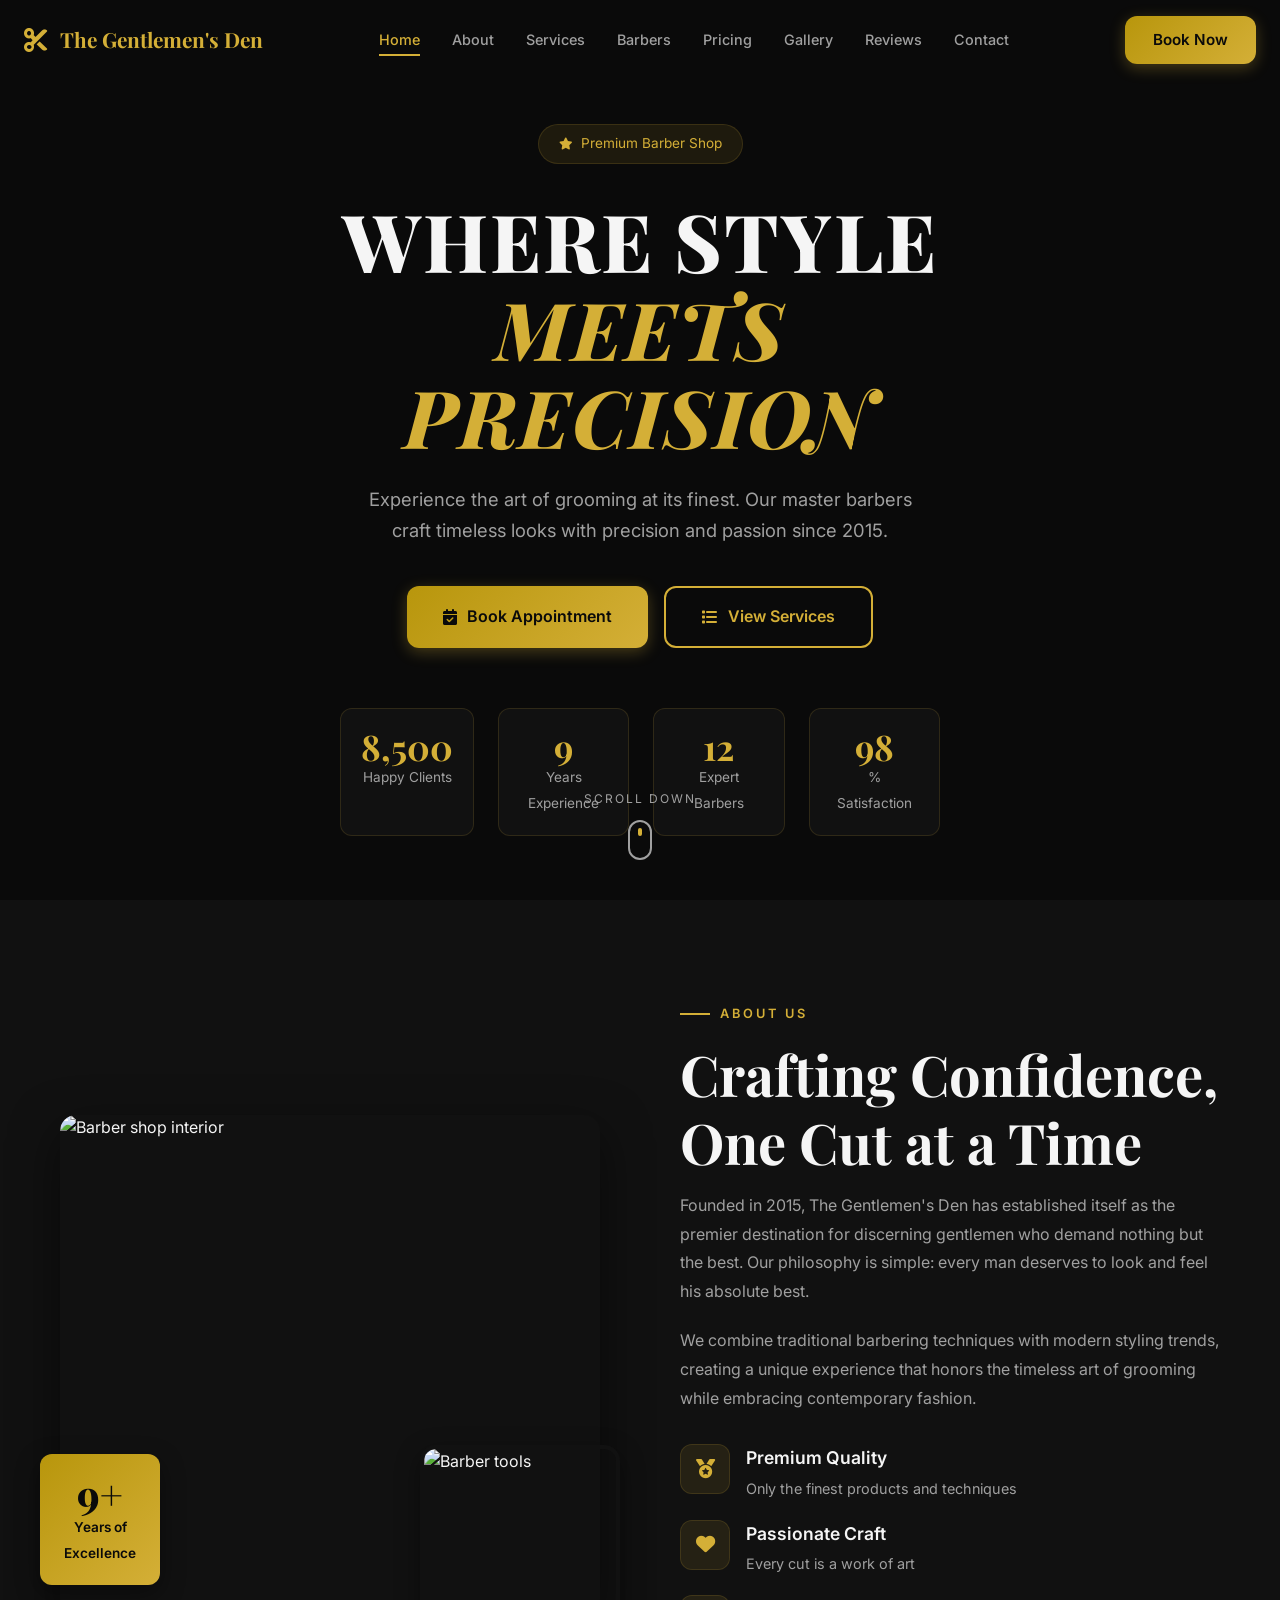
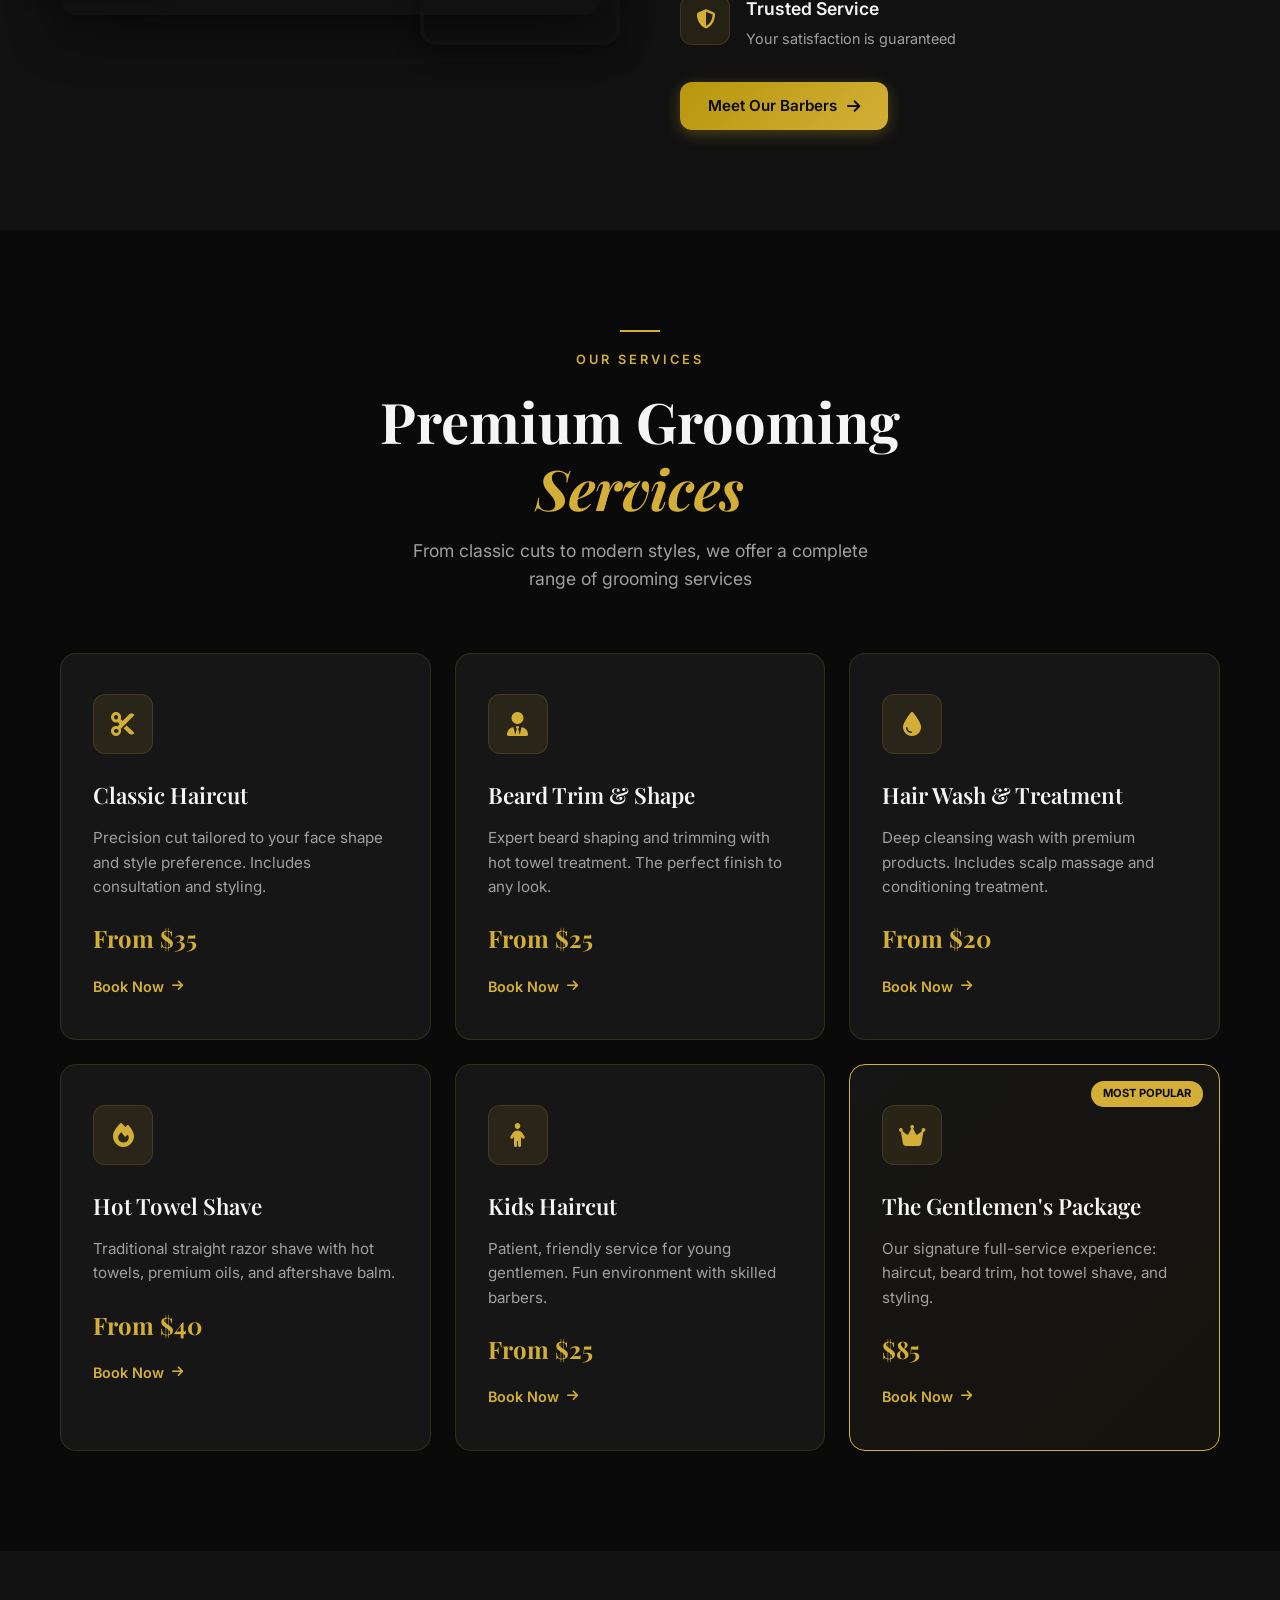
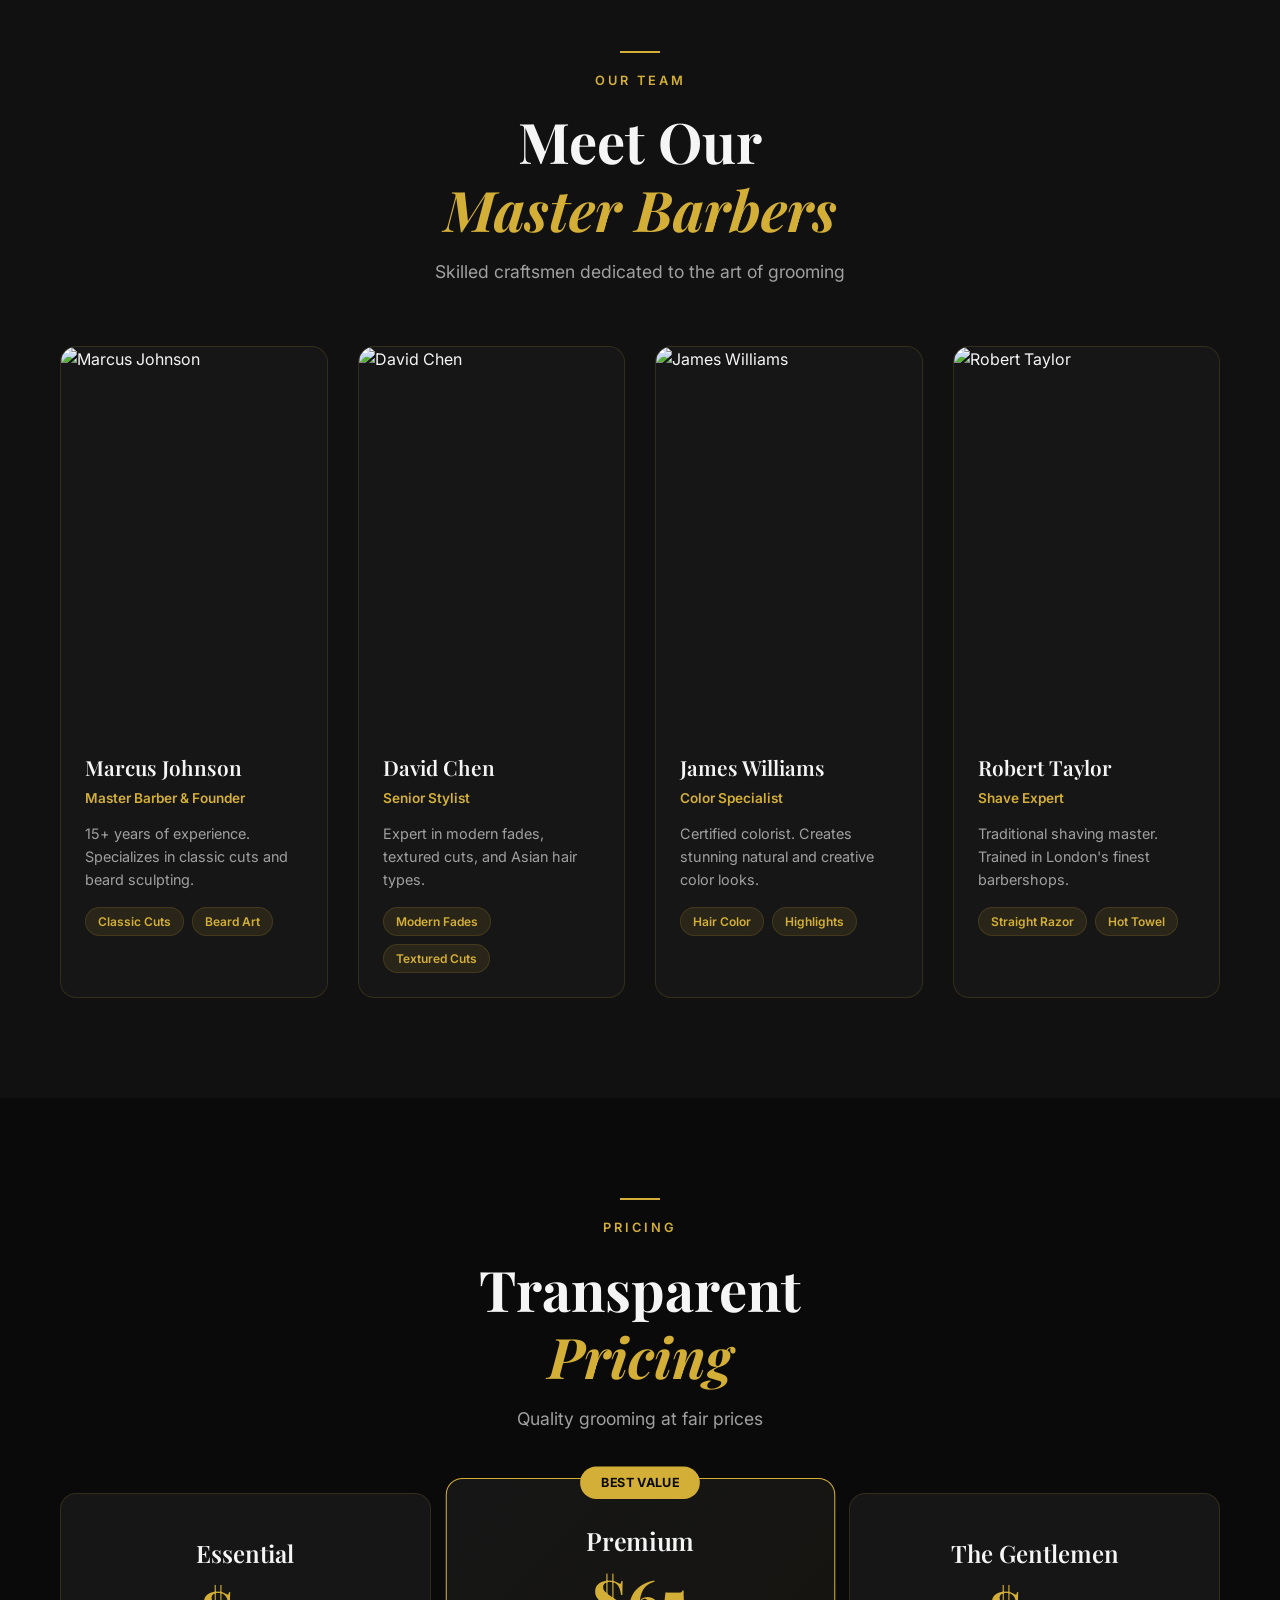
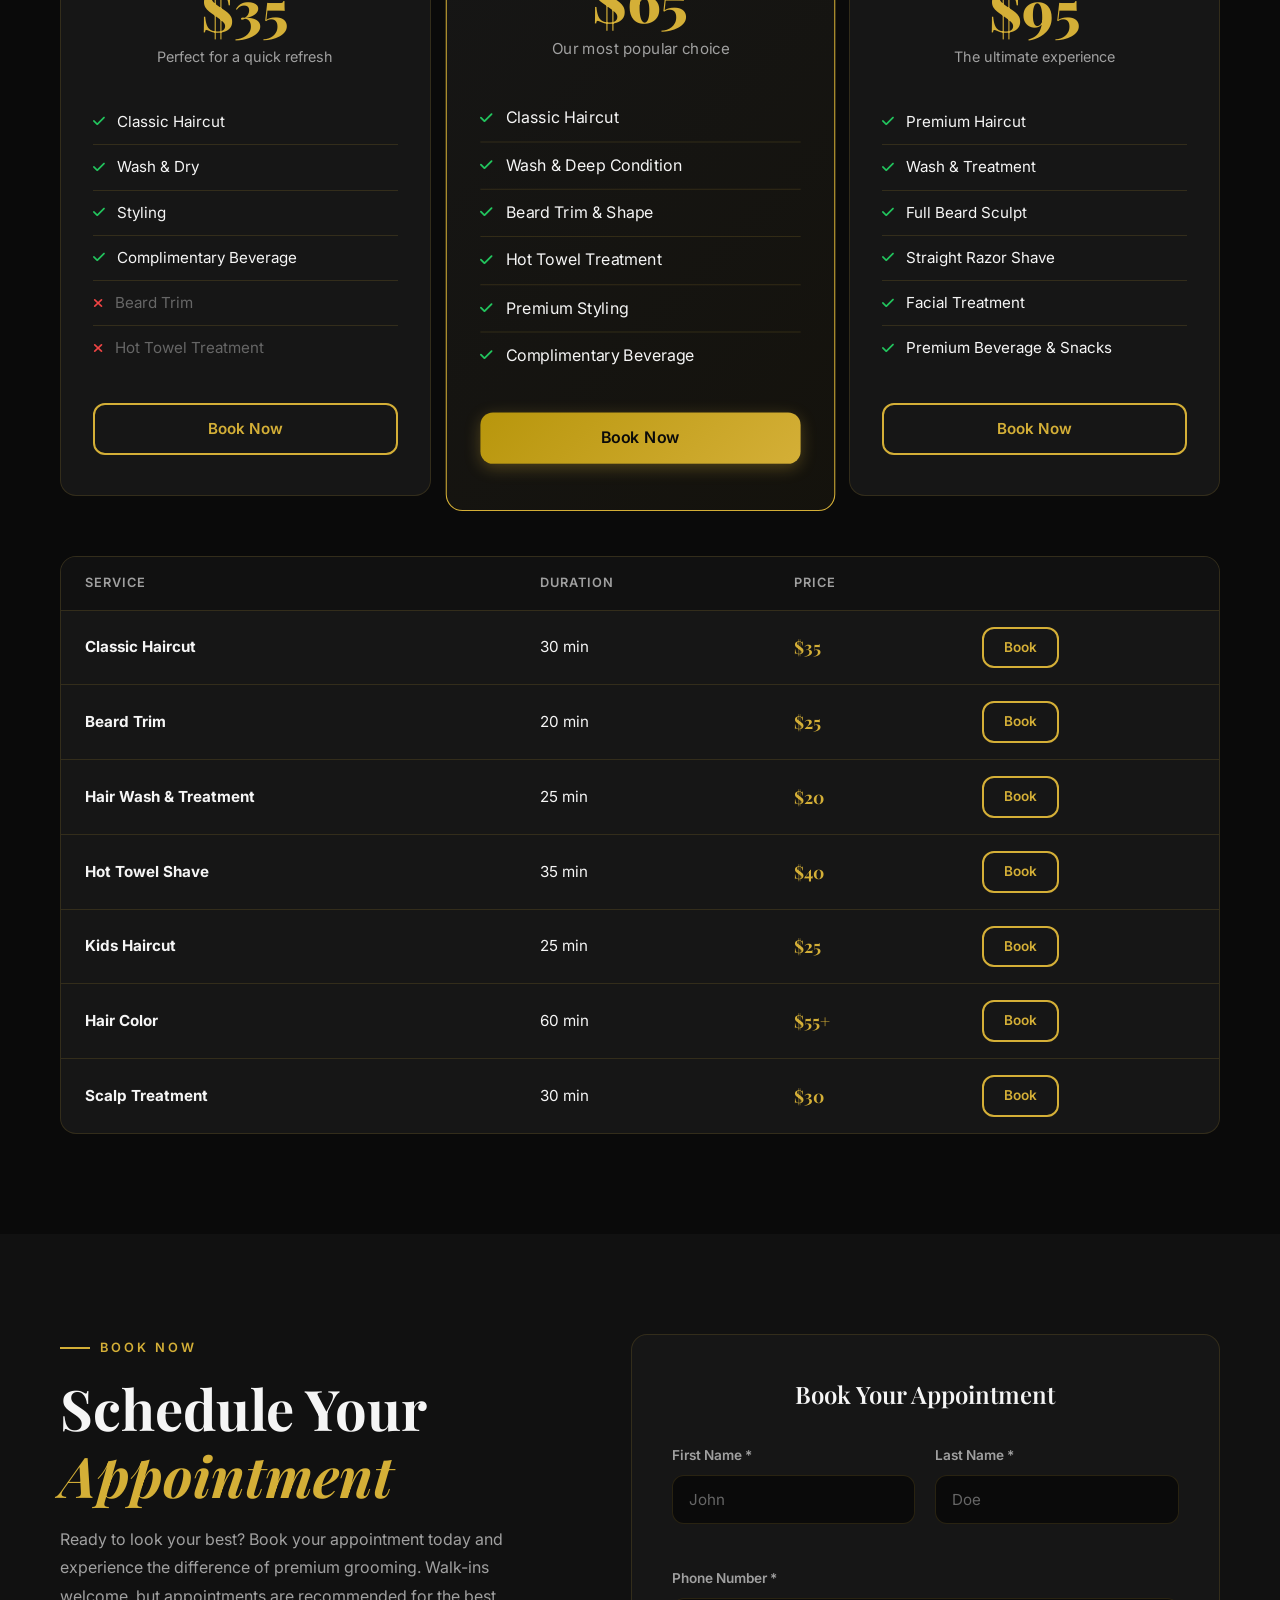
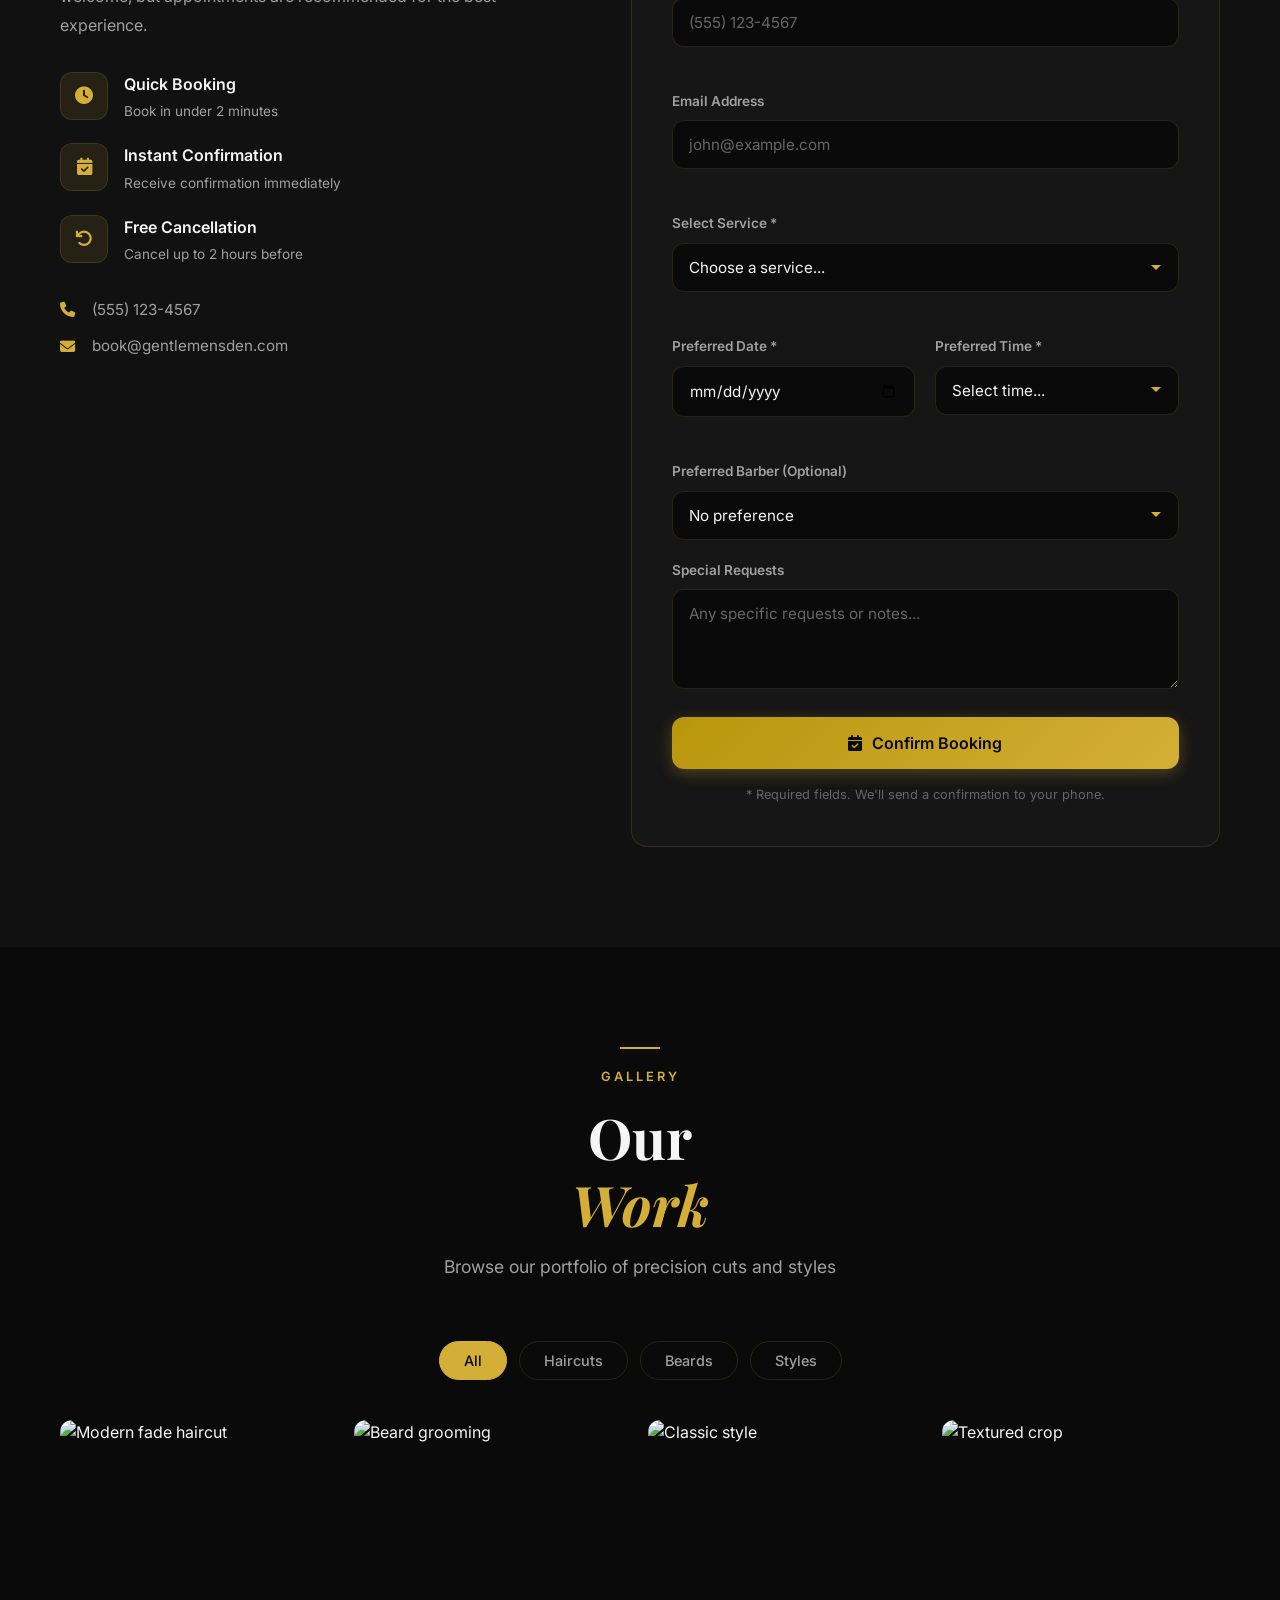
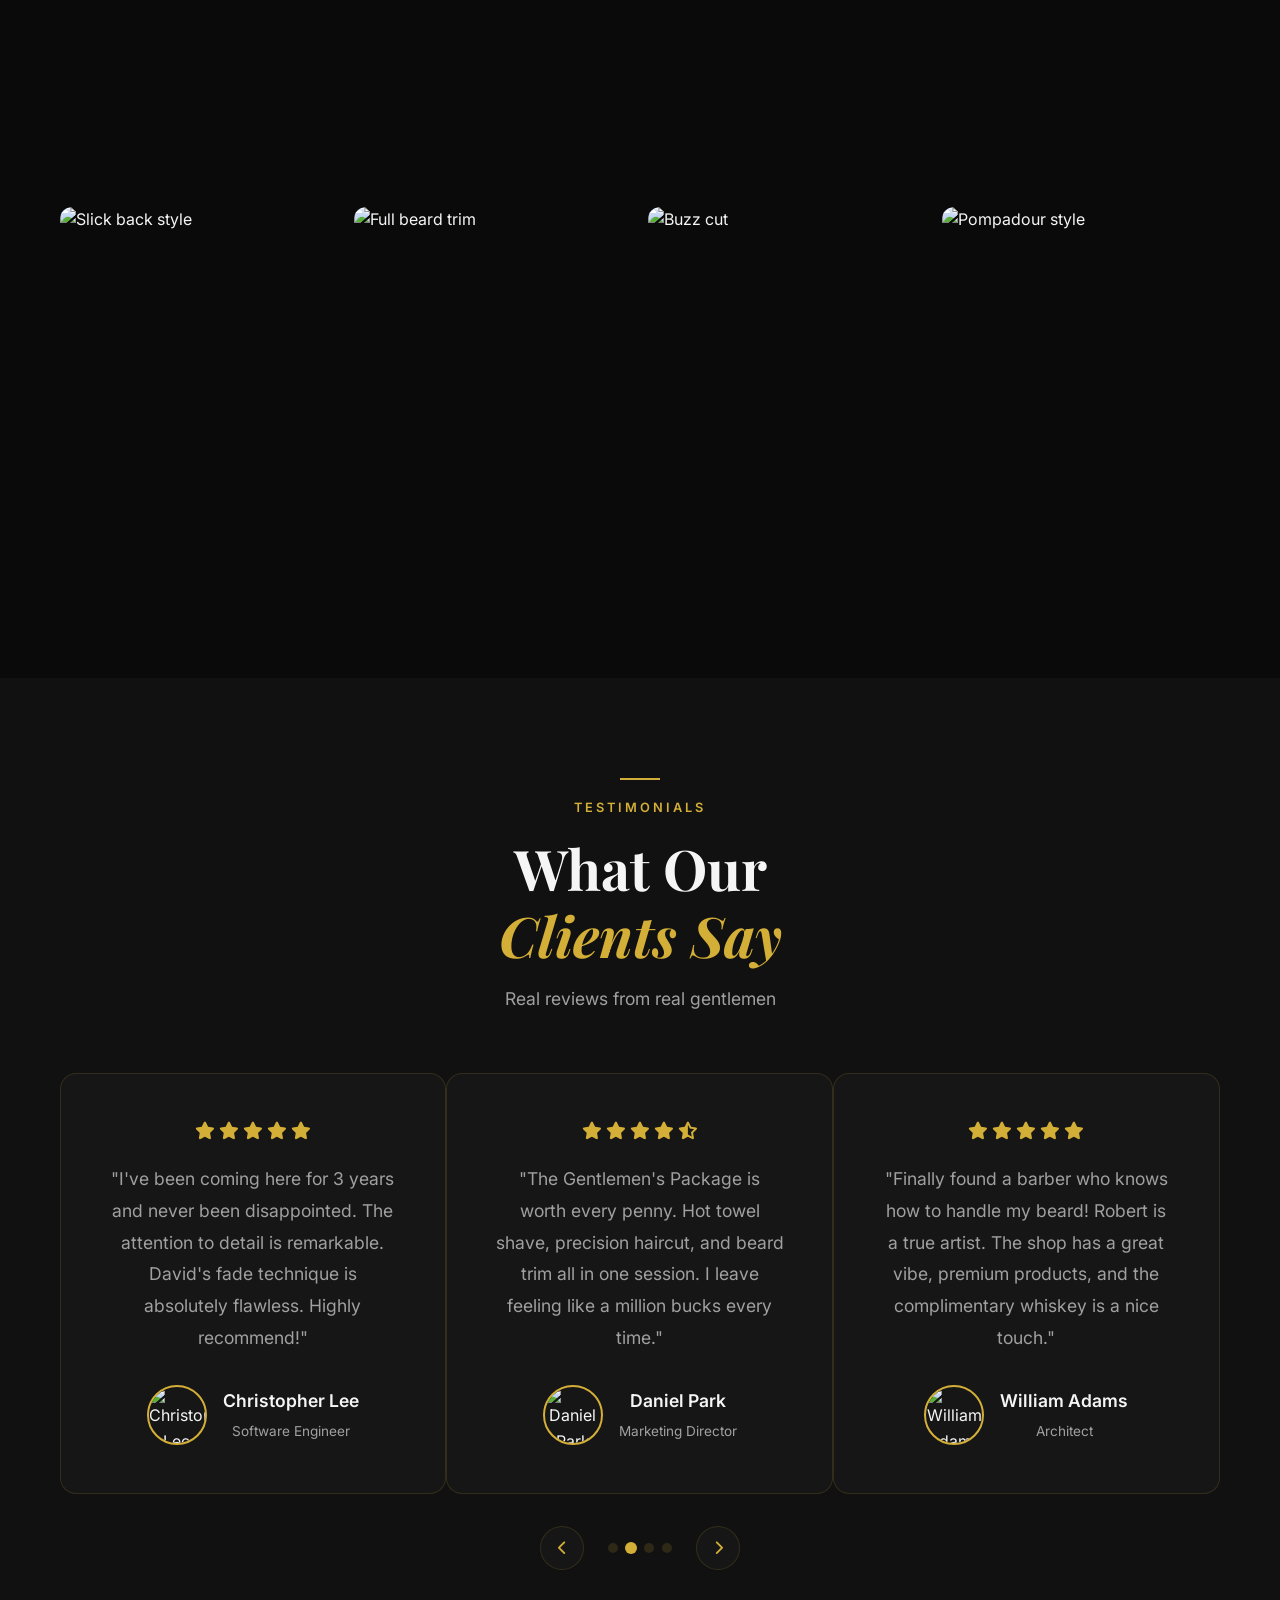
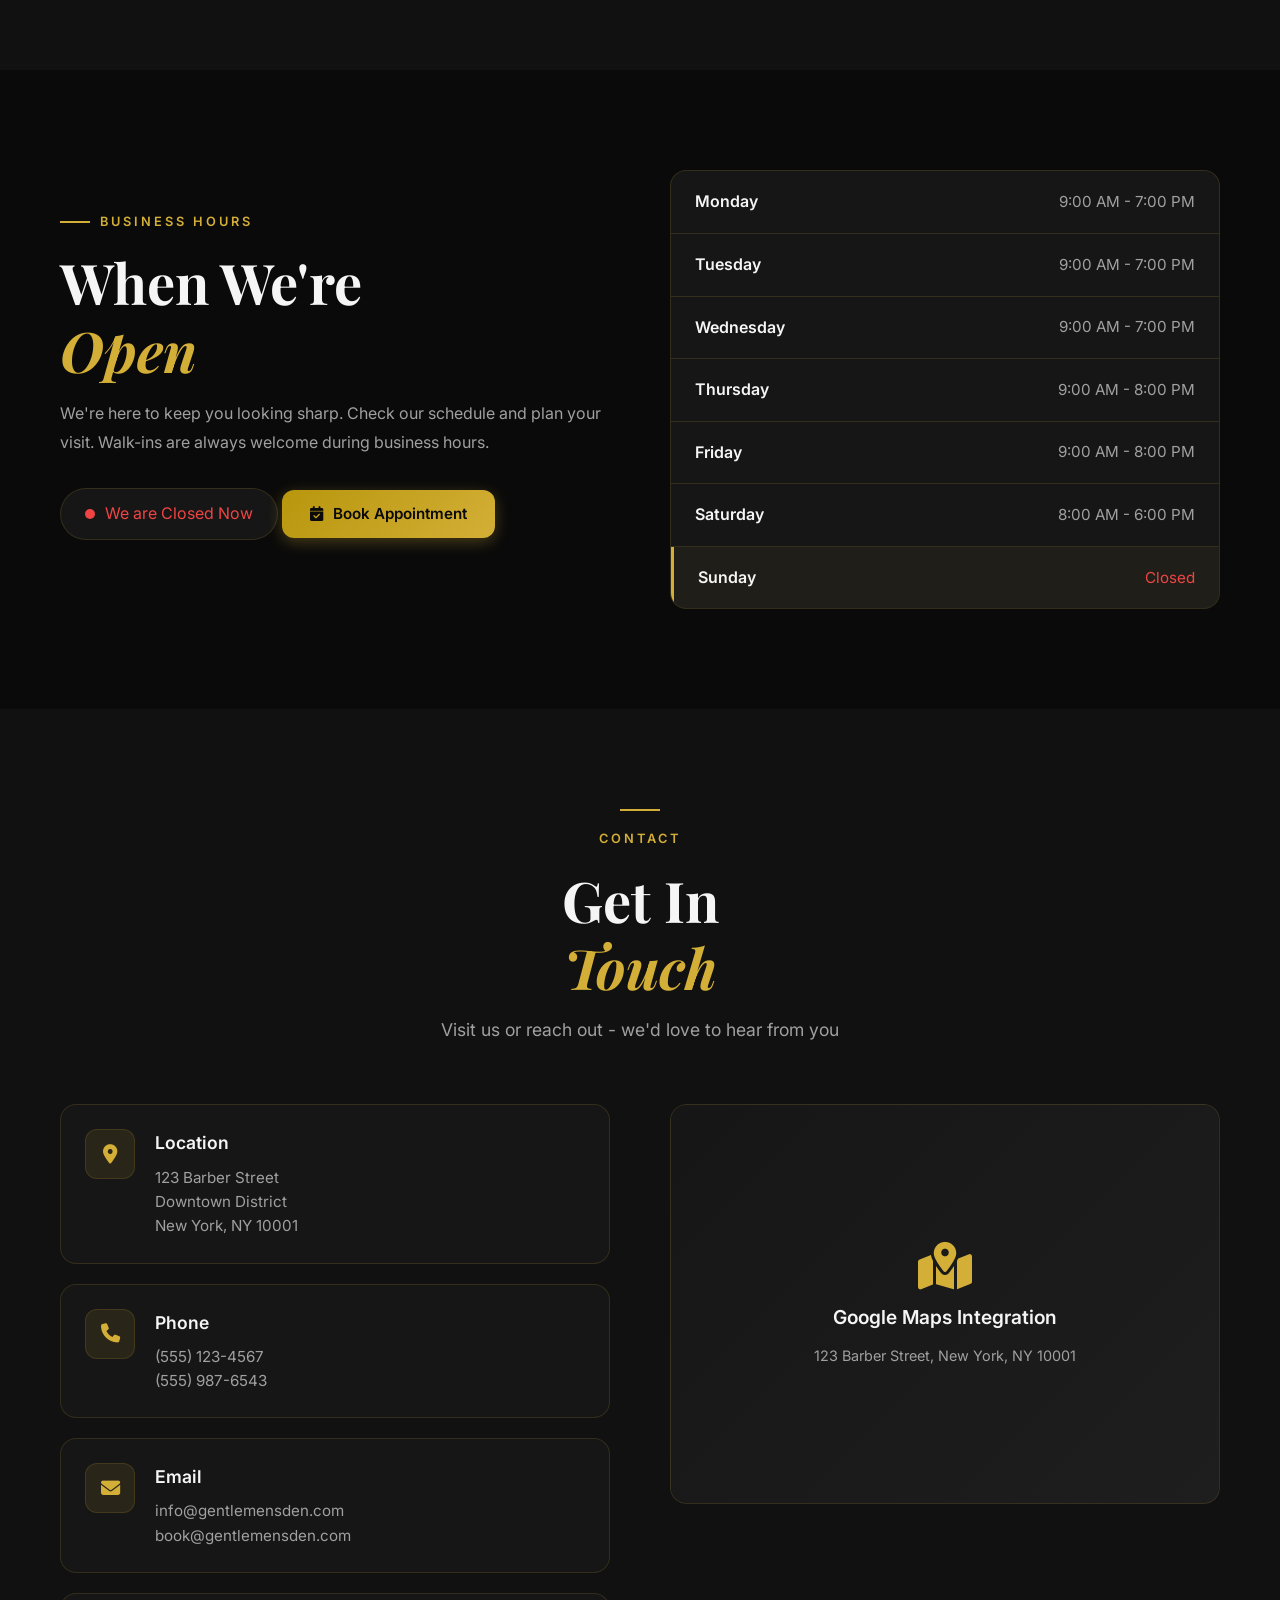
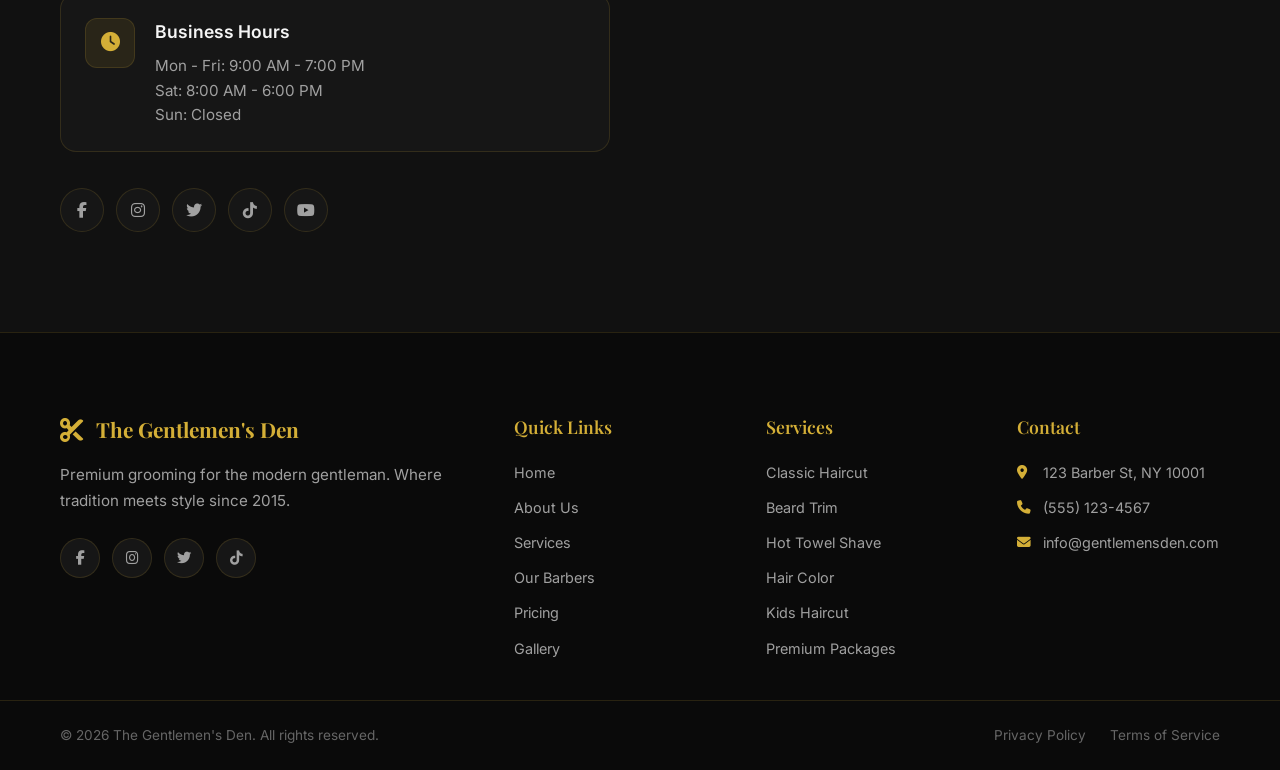
==== commit 90b806e4: "code update" ====
--- a/imdex.html
+++ b/imdex.html
@@ -3,125 +3,187 @@
 <head>
     <meta charset="UTF-8">
     <meta name="viewport" content="width=device-width, initial-scale=1.0">
-    <meta name="description" content="Royal Fade Barbershop - Premium men's grooming since 2012. Expert haircuts, skin fades, beard trims, and hot towel shaves in a luxury environment.">
-    <meta name="keywords" content="barbershop, men's haircut, skin fade, beard trim, hot towel shave, grooming, barber, premium barbershop">
-    <meta name="author" content="Royal Fade Barbershop">
-    <meta name="theme-color" content="#C9A84C">
-    <title>Royal Fade Barbershop | Premium Men's Grooming Since 2012</title>
-    <link rel="stylesheet" href="styles.css">
+    <meta name="description" content="The Gentlemen's Den - Premium Barber Shop. Expert haircuts, beard trims, and grooming services in a luxury environment.">
+    <meta name="keywords" content="barber shop, haircut, beard trim, grooming, men's salon, premium barber">
+    <title>The Gentlemen's Den | Premium Barber Shop</title>
     <link rel="preconnect" href="https://fonts.googleapis.com">
     <link rel="preconnect" href="https://fonts.gstatic.com" crossorigin>
     <link href="https://fonts.googleapis.com/css2?family=Playfair+Display:wght@400;500;600;700;800;900&family=Inter:wght@300;400;500;600;700&display=swap" rel="stylesheet">
-    <link rel="stylesheet" href="https://cdnjs.cloudflare.com/ajax/libs/font-awesome/6.5.1/css/all.min.css">
-    <style>
-        /* Emergency: Hide loader if JS fails */
-        @keyframes hideLoader { 0%, 90% { opacity: 1; visibility: visible; } 100% { opacity: 0; visibility: hidden; } }
-        #loading-screen { animation: hideLoader 4s ease forwards; }
-    </style>
-    <noscript>
-        <style>
-            #loading-screen { display: none !important; }
-            .reveal { opacity: 1 !important; transform: none !important; }
-        </style>
-    </noscript>
+    <link rel="stylesheet" href="https://cdnjs.cloudflare.com/ajax/libs/font-awesome/6.5.0/css/all.min.css">
+    <link rel="stylesheet" href="styles.css">
 <base target="_blank">
 </head>
 <body>
     <!-- Loading Screen -->
-    <div id="loading-screen">
-        <div class="loader-content">
-            <div class="loader-scissors"><i class="fas fa-cut"></i></div>
-            <div class="loader-brand">Royal Fade</div>
-            <div class="loader-bar"><div class="loader-progress"></div></div>
+    <div class="loading-screen" id="loadingScreen">
+        <div class="loading-content">
+            <div class="loading-scissors">
+                <i class="fas fa-cut"></i>
+            </div>
+            <h2>The Gentlemen's Den</h2>
+            <div class="loading-bar">
+                <div class="loading-progress"></div>
+            </div>
         </div>
     </div>
-
-    <!-- Back to Top -->
-    <button id="back-to-top" class="back-to-top" aria-label="Back to top"><i class="fas fa-arrow-up"></i></button>
 
     <!-- Navigation -->
     <nav class="navbar" id="navbar">
         <div class="nav-container">
-            <a href="#home" class="nav-logo">
+            <a href="#home" class="logo">
                 <i class="fas fa-cut"></i>
-                <div class="logo-text"><span class="logo-main">Royal Fade</span><span class="logo-sub">Barbershop</span></div>
+                <span>The Gentlemen's Den</span>
             </a>
-            <ul class="nav-menu" id="nav-menu">
-                <li><a href="#home" class="nav-link active">Home</a></li>
-                <li><a href="#about" class="nav-link">About</a></li>
-                <li><a href="#services" class="nav-link">Services</a></li>
-                <li><a href="#barbers" class="nav-link">Barbers</a></li>
-                <li><a href="#gallery" class="nav-link">Gallery</a></li>
-                <li><a href="#pricing" class="nav-link">Pricing</a></li>
-                <li><a href="#testimonials" class="nav-link">Reviews</a></li>
-                <li><a href="#contact" class="nav-link">Contact</a></li>
-            </ul>
-            <a href="#booking" class="btn btn-gold nav-cta">Book Now</a>
+            <div class="nav-links" id="navLinks">
+                <a href="#home" class="nav-link active">Home</a>
+                <a href="#about" class="nav-link">About</a>
+                <a href="#services" class="nav-link">Services</a>
+                <a href="#team" class="nav-link">Barbers</a>
+                <a href="#pricing" class="nav-link">Pricing</a>
+                <a href="#gallery" class="nav-link">Gallery</a>
+                <a href="#testimonials" class="nav-link">Reviews</a>
+                <a href="#contact" class="nav-link">Contact</a>
+            </div>
+            <a href="#booking" class="btn btn-primary nav-cta">Book Now</a>
             <button class="hamburger" id="hamburger" aria-label="Toggle menu">
-                <span class="bar"></span><span class="bar"></span><span class="bar"></span>
+                <span></span>
+                <span></span>
+                <span></span>
             </button>
         </div>
-        <div class="mobile-menu" id="mobile-menu">
-            <div class="mobile-menu-header">
-                <a href="#home" class="nav-logo"><i class="fas fa-cut"></i><span style="font-family:var(--font-display);font-size:1.3rem;font-weight:700;color:var(--text);">Royal Fade</span></a>
-                <button class="mobile-close" id="mobile-close" aria-label="Close menu"><i class="fas fa-times"></i></button>
-            </div>
-            <ul class="mobile-nav-menu">
-                <li><a href="#home" class="mobile-nav-link">Home</a></li>
-                <li><a href="#about" class="mobile-nav-link">About</a></li>
-                <li><a href="#services" class="mobile-nav-link">Services</a></li>
-                <li><a href="#barbers" class="mobile-nav-link">Barbers</a></li>
-                <li><a href="#gallery" class="mobile-nav-link">Gallery</a></li>
-                <li><a href="#pricing" class="mobile-nav-link">Pricing</a></li>
-                <li><a href="#testimonials" class="mobile-nav-link">Reviews</a></li>
-                <li><a href="#contact" class="mobile-nav-link">Contact</a></li>
-            </ul>
-            <a href="#booking" class="btn btn-gold btn-full mobile-cta">Book Appointment</a>
-        </div>
     </nav>
+
+    <!-- Mobile Menu Overlay -->
+    <div class="mobile-menu" id="mobileMenu">
+        <div class="mobile-menu-content">
+            <a href="#home" class="mobile-link">Home</a>
+            <a href="#about" class="mobile-link">About</a>
+            <a href="#services" class="mobile-link">Services</a>
+            <a href="#team" class="mobile-link">Barbers</a>
+            <a href="#pricing" class="mobile-link">Pricing</a>
+            <a href="#gallery" class="mobile-link">Gallery</a>
+            <a href="#testimonials" class="mobile-link">Reviews</a>
+            <a href="#contact" class="mobile-link">Contact</a>
+            <a href="#booking" class="btn btn-primary mobile-cta">Book Appointment</a>
+        </div>
+    </div>
 
     <!-- Hero Section -->
     <section class="hero" id="home">
-        <div class="hero-bg"><div class="hero-overlay"></div><div class="hero-gold-accent"></div></div>
+        <div class="hero-bg">
+            <div class="hero-overlay"></div>
+        </div>
         <div class="hero-content">
-            <div class="hero-badge"><i class="fas fa-crown"></i><span>Est. 2012 — Premium Men's Grooming</span></div>
-            <h1 class="hero-title">Where <span class="gold-text">Style</span> Meets <span class="gold-text">Precision</span></h1>
-            <p class="hero-subtitle">Experience the art of grooming at Royal Fade. Our master barbers craft impeccable cuts, sharp fades, and perfectly sculpted beards in an atmosphere of refined masculinity.</p>
-            <div class="hero-cta">
-                <a href="#booking" class="btn btn-gold btn-lg"><i class="fas fa-calendar-check"></i>Book Appointment</a>
-                <a href="#services" class="btn btn-outline-gold btn-lg"><i class="fas fa-list"></i>View Services</a>
-            </div>
-            <div class="hero-stats">
-                <div class="hero-stat"><span class="hero-stat-num">14+</span><span class="hero-stat-label">Years Experience</span></div>
-                <div class="hero-stat-divider"></div>
-                <div class="hero-stat"><span class="hero-stat-num">25K+</span><span class="hero-stat-label">Happy Clients</span></div>
-                <div class="hero-stat-divider"></div>
-                <div class="hero-stat"><span class="hero-stat-num">4.9</span><span class="hero-stat-label">Google Rating</span></div>
-            </div>
-        </div>
-        <div class="hero-scroll-indicator"><span>Scroll</span><div class="scroll-line"><div class="scroll-dot"></div></div></div>
+            <div class="hero-badge reveal-up">
+                <i class="fas fa-star"></i>
+                <span>Premium Barber Shop</span>
+            </div>
+            <h1 class="hero-title reveal-up">
+                Where Style<br>
+                <span class="gold-text">Meets Precision</span>
+            </h1>
+            <p class="hero-subtitle reveal-up">
+                Experience the art of grooming at its finest. Our master barbers craft
+                timeless looks with precision and passion since 2015.
+            </p>
+            <div class="hero-buttons reveal-up">
+                <a href="#booking" class="btn btn-primary btn-lg">
+                    <i class="fas fa-calendar-check"></i>
+                    Book Appointment
+                </a>
+                <a href="#services" class="btn btn-outline btn-lg">
+                    <i class="fas fa-list"></i>
+                    View Services
+                </a>
+            </div>
+            <div class="hero-stats reveal-up">
+                <div class="stat-item">
+                    <span class="stat-number" data-count="8500">0</span>
+                    <span class="stat-label">Happy Clients</span>
+                </div>
+                <div class="stat-item">
+                    <span class="stat-number" data-count="9">0</span>
+                    <span class="stat-label">Years Experience</span>
+                </div>
+                <div class="stat-item">
+                    <span class="stat-number" data-count="12">0</span>
+                    <span class="stat-label">Expert Barbers</span>
+                </div>
+                <div class="stat-item">
+                    <span class="stat-number" data-count="98">0</span>
+                    <span class="stat-label">% Satisfaction</span>
+                </div>
+            </div>
+        </div>
+        <div class="scroll-indicator">
+            <span>Scroll Down</span>
+            <div class="scroll-mouse">
+                <div class="scroll-wheel"></div>
+            </div>
+        </div>
     </section>
 
     <!-- About Section -->
     <section class="about" id="about">
-        <div class="section-container">
+        <div class="container">
             <div class="about-grid">
-                <div class="about-images">
-                    <div class="about-img-main"><img src="https://images.unsplash.com/photo-1585747860715-2ba37e788b70?w=600&h=700&fit=crop" alt="Royal Fade Barbershop interior" loading="lazy"></div>
-                    <div class="about-img-accent"><img src="https://images.unsplash.com/photo-1599351431613-18ef1fdd27e1?w=300&h=300&fit=crop" alt="Barber tools close-up" loading="lazy"></div>
-                    <div class="about-experience-badge"><span class="badge-num">14</span><span class="badge-text">Years of<br>Excellence</span></div>
-                </div>
-                <div class="about-content">
-                    <span class="section-tag">About Us</span>
-                    <h2 class="section-title">The Royal <span class="gold-text">Experience</span></h2>
-                    <p class="about-text">Founded in 2012, Royal Fade Barbershop has grown from a single-chair operation into one of the most respected grooming destinations in the city. We believe that a great haircut is more than just a service — it's an experience that builds confidence and defines personal style.</p>
-                    <p class="about-text">Our master barbers combine traditional techniques with modern trends, delivering precision cuts, flawless fades, and immaculate beard sculpting. Every visit is tailored to your unique look, lifestyle, and preferences.</p>
+                <div class="about-images reveal-left">
+                    <div class="about-img-main">
+                        <img src="https://images.unsplash.com/photo-1599351431202-6e0c0f3a24f9?w=600&h=700&fit=crop" alt="Barber shop interior" loading="lazy">
+                    </div>
+                    <div class="about-img-accent">
+                        <img src="https://images.unsplash.com/photo-1621605815971-fbc98d665033?w=300&h=300&fit=crop" alt="Barber tools" loading="lazy">
+                    </div>
+                    <div class="experience-badge">
+                        <span class="exp-number">9+</span>
+                        <span class="exp-text">Years of<br>Excellence</span>
+                    </div>
+                </div>
+                <div class="about-content reveal-right">
+                    <span class="section-label">About Us</span>
+                    <h2 class="section-title">Crafting Confidence,<br>One Cut at a Time</h2>
+                    <p class="about-text">
+                        Founded in 2015, The Gentlemen's Den has established itself as the premier destination 
+                        for discerning gentlemen who demand nothing but the best. Our philosophy is simple: 
+                        every man deserves to look and feel his absolute best.
+                    </p>
+                    <p class="about-text">
+                        We combine traditional barbering techniques with modern styling trends, creating a unique 
+                        experience that honors the timeless art of grooming while embracing contemporary fashion.
+                    </p>
                     <div class="about-values">
-                        <div class="value-item"><div class="value-icon"><i class="fas fa-medal"></i></div><div class="value-info"><span class="value-title">Master Craftsmen</span><span class="value-desc">Certified barbers with 10+ years experience</span></div></div>
-                        <div class="value-item"><div class="value-icon"><i class="fas fa-gem"></i></div><div class="value-info"><span class="value-title">Premium Products</span><span class="value-desc">Only the finest grooming products used</span></div></div>
-                        <div class="value-item"><div class="value-icon"><i class="fas fa-clock"></i></div><div class="value-info"><span class="value-title">Punctual Service</span><span class="value-desc">Your time is respected, always on schedule</span></div></div>
-                    </div>
-                    <a href="#services" class="btn btn-gold">Explore Our Services</a>
+                        <div class="value-item">
+                            <div class="value-icon">
+                                <i class="fas fa-medal"></i>
+                            </div>
+                            <div class="value-text">
+                                <h4>Premium Quality</h4>
+                                <p>Only the finest products and techniques</p>
+                            </div>
+                        </div>
+                        <div class="value-item">
+                            <div class="value-icon">
+                                <i class="fas fa-heart"></i>
+                            </div>
+                            <div class="value-text">
+                                <h4>Passionate Craft</h4>
+                                <p>Every cut is a work of art</p>
+                            </div>
+                        </div>
+                        <div class="value-item">
+                            <div class="value-icon">
+                                <i class="fas fa-shield-alt"></i>
+                            </div>
+                            <div class="value-text">
+                                <h4>Trusted Service</h4>
+                                <p>Your satisfaction is guaranteed</p>
+                            </div>
+                        </div>
+                    </div>
+                    <a href="#team" class="btn btn-primary">
+                        Meet Our Barbers
+                        <i class="fas fa-arrow-right"></i>
+                    </a>
                 </div>
             </div>
         </div>
@@ -129,295 +191,521 @@
 
     <!-- Services Section -->
     <section class="services" id="services">
-        <div class="section-container">
-            <div class="section-header">
-                <span class="section-tag">What We Offer</span>
-                <h2 class="section-title">Our <span class="gold-text">Services</span></h2>
-                <p class="section-subtitle">Premium grooming services tailored to the modern gentleman</p>
+        <div class="container">
+            <div class="section-header center reveal-up">
+                <span class="section-label">Our Services</span>
+                <h2 class="section-title">Premium Grooming<br><span class="gold-text">Services</span></h2>
+                <p class="section-subtitle">From classic cuts to modern styles, we offer a complete range of grooming services</p>
             </div>
             <div class="services-grid">
-                <div class="service-card">
-                    <div class="service-icon"><i class="fas fa-cut"></i></div>
-                    <div class="service-content">
-                        <h3 class="service-name">Classic Haircut</h3>
-                        <p class="service-desc">Precision cut with consultation, shampoo, and style. Includes neck shave and hot towel finish.</p>
-                        <div class="service-meta"><span class="service-price">$35</span><span class="service-duration"><i class="fas fa-clock"></i> 30 min</span></div>
-                        <a href="#booking" class="btn btn-outline-gold btn-sm service-book">Book Now</a>
-                    </div>
-                </div>
-                <div class="service-card">
-                    <div class="service-icon"><i class="fas fa-layer-group"></i></div>
-                    <div class="service-content">
-                        <h3 class="service-name">Skin Fade</h3>
-                        <p class="service-desc">Expert fade techniques from zero to skin. Includes detailed lineup, texture work, and premium styling.</p>
-                        <div class="service-meta"><span class="service-price">$40</span><span class="service-duration"><i class="fas fa-clock"></i> 45 min</span></div>
-                        <a href="#booking" class="btn btn-outline-gold btn-sm service-book">Book Now</a>
-                    </div>
-                </div>
-                <div class="service-card">
-                    <div class="service-icon"><i class="fas fa-user-tie"></i></div>
-                    <div class="service-content">
-                        <h3 class="service-name">Beard Trim</h3>
-                        <p class="service-desc">Shape, sculpt, and define your beard with precision. Includes hot towel treatment and beard oil application.</p>
-                        <div class="service-meta"><span class="service-price">$25</span><span class="service-duration"><i class="fas fa-clock"></i> 20 min</span></div>
-                        <a href="#booking" class="btn btn-outline-gold btn-sm service-book">Book Now</a>
-                    </div>
-                </div>
-                <div class="service-card">
-                    <div class="service-icon"><i class="fas fa-hot-tub"></i></div>
-                    <div class="service-content">
-                        <h3 class="service-name">Hot Towel Shave</h3>
-                        <p class="service-desc">Traditional straight razor shave with hot towels, pre-shave oil, and premium aftershave balm.</p>
-                        <div class="service-meta"><span class="service-price">$45</span><span class="service-duration"><i class="fas fa-clock"></i> 40 min</span></div>
-                        <a href="#booking" class="btn btn-outline-gold btn-sm service-book">Book Now</a>
-                    </div>
-                </div>
-                <div class="service-card">
-                    <div class="service-icon"><i class="fas fa-wind"></i></div>
-                    <div class="service-content">
-                        <h3 class="service-name">Hair Styling</h3>
-                        <p class="service-desc">Professional styling for any occasion. Includes blow-dry, product application, and personalized tips.</p>
-                        <div class="service-meta"><span class="service-price">$30</span><span class="service-duration"><i class="fas fa-clock"></i> 25 min</span></div>
-                        <a href="#booking" class="btn btn-outline-gold btn-sm service-book">Book Now</a>
-                    </div>
-                </div>
-                <div class="service-card">
-                    <div class="service-icon"><i class="fas fa-child"></i></div>
-                    <div class="service-content">
-                        <h3 class="service-name">Kids Haircut</h3>
-                        <p class="service-desc">Gentle, patient service for young gentlemen. Fun atmosphere with treats and a great experience.</p>
-                        <div class="service-meta"><span class="service-price">$25</span><span class="service-duration"><i class="fas fa-clock"></i> 25 min</span></div>
-                        <a href="#booking" class="btn btn-outline-gold btn-sm service-book">Book Now</a>
-                    </div>
-                </div>
-                <div class="service-card featured-service">
-                    <div class="service-badge">Most Popular</div>
-                    <div class="service-icon"><i class="fas fa-crown"></i></div>
-                    <div class="service-content">
-                        <h3 class="service-name">Premium Grooming</h3>
-                        <p class="service-desc">The ultimate experience: haircut, beard trim, hot towel shave, facial treatment, and scalp massage.</p>
-                        <div class="service-meta"><span class="service-price">$85</span><span class="service-duration"><i class="fas fa-clock"></i> 90 min</span></div>
-                        <a href="#booking" class="btn btn-gold btn-sm service-book">Book Now</a>
-                    </div>
+                <div class="service-card reveal-up">
+                    <div class="service-icon">
+                        <i class="fas fa-cut"></i>
+                    </div>
+                    <h3>Classic Haircut</h3>
+                    <p>Precision cut tailored to your face shape and style preference. Includes consultation and styling.</p>
+                    <div class="service-price">From $35</div>
+                    <a href="#booking" class="service-link">Book Now <i class="fas fa-arrow-right"></i></a>
+                </div>
+                <div class="service-card reveal-up">
+                    <div class="service-icon">
+                        <i class="fas fa-user-tie"></i>
+                    </div>
+                    <h3>Beard Trim & Shape</h3>
+                    <p>Expert beard shaping and trimming with hot towel treatment. The perfect finish to any look.</p>
+                    <div class="service-price">From $25</div>
+                    <a href="#booking" class="service-link">Book Now <i class="fas fa-arrow-right"></i></a>
+                </div>
+                <div class="service-card reveal-up">
+                    <div class="service-icon">
+                        <i class="fas fa-tint"></i>
+                    </div>
+                    <h3>Hair Wash & Treatment</h3>
+                    <p>Deep cleansing wash with premium products. Includes scalp massage and conditioning treatment.</p>
+                    <div class="service-price">From $20</div>
+                    <a href="#booking" class="service-link">Book Now <i class="fas fa-arrow-right"></i></a>
+                </div>
+                <div class="service-card reveal-up">
+                    <div class="service-icon">
+                        <i class="fas fa-fire"></i>
+                    </div>
+                    <h3>Hot Towel Shave</h3>
+                    <p>Traditional straight razor shave with hot towels, premium oils, and aftershave balm.</p>
+                    <div class="service-price">From $40</div>
+                    <a href="#booking" class="service-link">Book Now <i class="fas fa-arrow-right"></i></a>
+                </div>
+                <div class="service-card reveal-up">
+                    <div class="service-icon">
+                        <i class="fas fa-child"></i>
+                    </div>
+                    <h3>Kids Haircut</h3>
+                    <p>Patient, friendly service for young gentlemen. Fun environment with skilled barbers.</p>
+                    <div class="service-price">From $25</div>
+                    <a href="#booking" class="service-link">Book Now <i class="fas fa-arrow-right"></i></a>
+                </div>
+                <div class="service-card featured reveal-up">
+                    <div class="featured-badge">Most Popular</div>
+                    <div class="service-icon">
+                        <i class="fas fa-crown"></i>
+                    </div>
+                    <h3>The Gentlemen's Package</h3>
+                    <p>Our signature full-service experience: haircut, beard trim, hot towel shave, and styling.</p>
+                    <div class="service-price">$85</div>
+                    <a href="#booking" class="service-link">Book Now <i class="fas fa-arrow-right"></i></a>
                 </div>
             </div>
         </div>
     </section>
 
-    <!-- Barbers Section -->
-    <section class="barbers" id="barbers">
-        <div class="section-container">
-            <div class="section-header">
-                <span class="section-tag">The Team</span>
-                <h2 class="section-title">Meet Our <span class="gold-text">Barbers</span></h2>
-                <p class="section-subtitle">Master craftsmen dedicated to the art of grooming</p>
-            </div>
-            <div class="barbers-grid">
-                <div class="barber-card">
-                    <div class="barber-image">
-                        <img src="https://images.unsplash.com/photo-1503951914875-452162b0f3f1?w=500&h=600&fit=crop&crop=face" alt="Marcus Thompson" loading="lazy">
-                        <div class="barber-social"><a href="#" aria-label="Instagram"><i class="fab fa-instagram"></i></a><a href="#" aria-label="Facebook"><i class="fab fa-facebook-f"></i></a></div>
-                    </div>
-                    <div class="barber-info">
-                        <h3 class="barber-name">Marcus Thompson</h3>
-                        <span class="barber-title">Master Barber & Founder</span>
-                        <div class="barber-rating"><i class="fas fa-star"></i><span>4.9</span><span class="barber-reviews">(312 reviews)</span></div>
-                        <p class="barber-specialty">Specialties: Skin Fades, Classic Cuts, Beard Sculpting</p>
-                        <span class="barber-exp"><i class="fas fa-medal"></i> 18 years experience</span>
-                    </div>
-                </div>
-                <div class="barber-card">
-                    <div class="barber-image">
-                        <img src="https://images.unsplash.com/photo-1622286342621-4bd786c2447c?w=500&h=600&fit=crop&crop=face" alt="James Rivera" loading="lazy">
-                        <div class="barber-social"><a href="#" aria-label="Instagram"><i class="fab fa-instagram"></i></a><a href="#" aria-label="Facebook"><i class="fab fa-facebook-f"></i></a></div>
-                    </div>
-                    <div class="barber-info">
-                        <h3 class="barber-name">James Rivera</h3>
-                        <span class="barber-title">Senior Barber</span>
-                        <div class="barber-rating"><i class="fas fa-star"></i><span>4.8</span><span class="barber-reviews">(278 reviews)</span></div>
-                        <p class="barber-specialty">Specialties: Textured Cuts, Modern Styles, Color</p>
-                        <span class="barber-exp"><i class="fas fa-medal"></i> 12 years experience</span>
-                    </div>
-                </div>
-                <div class="barber-card">
-                    <div class="barber-image">
-                        <img src="https://images.unsplash.com/photo-1506794778202-cad84cf45f1d?w=500&h=600&fit=crop&crop=face" alt="David Chen" loading="lazy">
-                        <div class="barber-social"><a href="#" aria-label="Instagram"><i class="fab fa-instagram"></i></a><a href="#" aria-label="Facebook"><i class="fab fa-facebook-f"></i></a></div>
-                    </div>
-                    <div class="barber-info">
-                        <h3 class="barber-name">David Chen</h3>
-                        <span class="barber-title">Barber</span>
-                        <div class="barber-rating"><i class="fas fa-star"></i><span>4.9</span><span class="barber-reviews">(195 reviews)</span></div>
-                        <p class="barber-specialty">Specialties: Straight Razor Shaves, Beard Art, Designs</p>
-                        <span class="barber-exp"><i class="fas fa-medal"></i> 8 years experience</span>
-                    </div>
-                </div>
-                <div class="barber-card">
-                    <div class="barber-image">
-                        <img src="https://images.unsplash.com/photo-1531746020798-e6953c6e8e04?w=500&h=600&fit=crop&crop=face" alt="Alex Turner" loading="lazy">
-                        <div class="barber-social"><a href="#" aria-label="Instagram"><i class="fab fa-instagram"></i></a><a href="#" aria-label="Facebook"><i class="fab fa-facebook-f"></i></a></div>
-                    </div>
-                    <div class="barber-info">
-                        <h3 class="barber-name">Alex Turner</h3>
-                        <span class="barber-title">Junior Barber</span>
-                        <div class="barber-rating"><i class="fas fa-star"></i><span>4.7</span><span class="barber-reviews">(156 reviews)</span></div>
-                        <p class="barber-specialty">Specialties: Kids Cuts, Creative Designs, Fades</p>
-                        <span class="barber-exp"><i class="fas fa-medal"></i> 5 years experience</span>
+    <!-- Team Section -->
+    <section class="team" id="team">
+        <div class="container">
+            <div class="section-header center reveal-up">
+                <span class="section-label">Our Team</span>
+                <h2 class="section-title">Meet Our<br><span class="gold-text">Master Barbers</span></h2>
+                <p class="section-subtitle">Skilled craftsmen dedicated to the art of grooming</p>
+            </div>
+            <div class="team-grid">
+                <div class="team-card reveal-up">
+                    <div class="team-img">
+                        <img src="https://images.unsplash.com/photo-1507003211169-0a1dd7228f2d?w=400&h=500&fit=crop&crop=face" alt="Marcus Johnson" loading="lazy">
+                        <div class="team-overlay">
+                            <div class="team-socials">
+                                <a href="#" aria-label="Instagram"><i class="fab fa-instagram"></i></a>
+                                <a href="#" aria-label="Facebook"><i class="fab fa-facebook-f"></i></a>
+                                <a href="#" aria-label="Twitter"><i class="fab fa-twitter"></i></a>
+                            </div>
+                        </div>
+                    </div>
+                    <div class="team-info">
+                        <h3>Marcus Johnson</h3>
+                        <span class="team-role">Master Barber & Founder</span>
+                        <p class="team-bio">15+ years of experience. Specializes in classic cuts and beard sculpting.</p>
+                        <div class="team-specialty">
+                            <span>Classic Cuts</span>
+                            <span>Beard Art</span>
+                        </div>
+                    </div>
+                </div>
+                <div class="team-card reveal-up">
+                    <div class="team-img">
+                        <img src="https://images.unsplash.com/photo-1500648767791-00dcc994a43e?w=400&h=500&fit=crop&crop=face" alt="David Chen" loading="lazy">
+                        <div class="team-overlay">
+                            <div class="team-socials">
+                                <a href="#" aria-label="Instagram"><i class="fab fa-instagram"></i></a>
+                                <a href="#" aria-label="Facebook"><i class="fab fa-facebook-f"></i></a>
+                                <a href="#" aria-label="Twitter"><i class="fab fa-twitter"></i></a>
+                            </div>
+                        </div>
+                    </div>
+                    <div class="team-info">
+                        <h3>David Chen</h3>
+                        <span class="team-role">Senior Stylist</span>
+                        <p class="team-bio">Expert in modern fades, textured cuts, and Asian hair types.</p>
+                        <div class="team-specialty">
+                            <span>Modern Fades</span>
+                            <span>Textured Cuts</span>
+                        </div>
+                    </div>
+                </div>
+                <div class="team-card reveal-up">
+                    <div class="team-img">
+                        <img src="https://images.unsplash.com/photo-1472099645785-5658abf4ff4e?w=400&h=500&fit=crop&crop=face" alt="James Williams" loading="lazy">
+                        <div class="team-overlay">
+                            <div class="team-socials">
+                                <a href="#" aria-label="Instagram"><i class="fab fa-instagram"></i></a>
+                                <a href="#" aria-label="Facebook"><i class="fab fa-facebook-f"></i></a>
+                                <a href="#" aria-label="Twitter"><i class="fab fa-twitter"></i></a>
+                            </div>
+                        </div>
+                    </div>
+                    <div class="team-info">
+                        <h3>James Williams</h3>
+                        <span class="team-role">Color Specialist</span>
+                        <p class="team-bio">Certified colorist. Creates stunning natural and creative color looks.</p>
+                        <div class="team-specialty">
+                            <span>Hair Color</span>
+                            <span>Highlights</span>
+                        </div>
+                    </div>
+                </div>
+                <div class="team-card reveal-up">
+                    <div class="team-img">
+                        <img src="https://images.unsplash.com/photo-1506794778202-cad84cf45f1d?w=400&h=500&fit=crop&crop=face" alt="Robert Taylor" loading="lazy">
+                        <div class="team-overlay">
+                            <div class="team-socials">
+                                <a href="#" aria-label="Instagram"><i class="fab fa-instagram"></i></a>
+                                <a href="#" aria-label="Facebook"><i class="fab fa-facebook-f"></i></a>
+                                <a href="#" aria-label="Twitter"><i class="fab fa-twitter"></i></a>
+                            </div>
+                        </div>
+                    </div>
+                    <div class="team-info">
+                        <h3>Robert Taylor</h3>
+                        <span class="team-role">Shave Expert</span>
+                        <p class="team-bio">Traditional shaving master. Trained in London's finest barbershops.</p>
+                        <div class="team-specialty">
+                            <span>Straight Razor</span>
+                            <span>Hot Towel</span>
+                        </div>
                     </div>
                 </div>
             </div>
         </div>
     </section>
-
-    <!-- Gallery Section -->
-    <section class="gallery" id="gallery">
-        <div class="section-container">
-            <div class="section-header">
-                <span class="section-tag">Our Work</span>
-                <h2 class="section-title">Transformation <span class="gold-text">Gallery</span></h2>
-                <p class="section-subtitle">See the Royal Fade difference in every cut</p>
-            </div>
-            <div class="gallery-grid">
-                <div class="gallery-item gallery-item-large">
-                    <img src="https://images.unsplash.com/photo-1621605815971-fbc98d665033?w=800&h=600&fit=crop" alt="Haircut transformation" loading="lazy">
-                    <div class="gallery-overlay"><div class="gallery-info"><span class="gallery-tag">Skin Fade</span><h4 class="gallery-title">Precision Low Fade</h4></div><button class="gallery-expand" aria-label="View full size"><i class="fas fa-expand"></i></button></div>
-                </div>
-                <div class="gallery-item">
-                    <img src="https://images.unsplash.com/photo-1599351431613-18ef1fdd27e1?w=400&h=300&fit=crop" alt="Beard trim" loading="lazy">
-                    <div class="gallery-overlay"><div class="gallery-info"><span class="gallery-tag">Beard Trim</span><h4 class="gallery-title">Sculpted Beard</h4></div><button class="gallery-expand" aria-label="View full size"><i class="fas fa-expand"></i></button></div>
-                </div>
-                <div class="gallery-item">
-                    <img src="https://images.unsplash.com/photo-1622286342621-4bd786c2447c?w=400&h=300&fit=crop" alt="Barber at work" loading="lazy">
-                    <div class="gallery-overlay"><div class="gallery-info"><span class="gallery-tag">Classic Cut</span><h4 class="gallery-title">Textured Crop</h4></div><button class="gallery-expand" aria-label="View full size"><i class="fas fa-expand"></i></button></div>
-                </div>
-                <div class="gallery-item">
-                    <img src="https://images.unsplash.com/photo-1585747860715-2ba37e788b70?w=400&h=300&fit=crop" alt="Shop interior" loading="lazy">
-                    <div class="gallery-overlay"><div class="gallery-info"><span class="gallery-tag">Shop</span><h4 class="gallery-title">Royal Interior</h4></div><button class="gallery-expand" aria-label="View full size"><i class="fas fa-expand"></i></button></div>
-                </div>
-                <div class="gallery-item">
-                    <img src="https://images.unsplash.com/photo-1503951914875-452162b0f3f1?w=400&h=300&fit=crop" alt="Hot towel shave" loading="lazy">
-                    <div class="gallery-overlay"><div class="gallery-info"><span class="gallery-tag">Shave</span><h4 class="gallery-title">Hot Towel Shave</h4></div><button class="gallery-expand" aria-label="View full size"><i class="fas fa-expand"></i></button></div>
-                </div>
-                <div class="gallery-item gallery-item-wide">
-                    <img src="https://images.unsplash.com/photo-1599351431202-6e0c3e1f3c5e?w=800&h=400&fit=crop" alt="Barber tools" loading="lazy">
-                    <div class="gallery-overlay"><div class="gallery-info"><span class="gallery-tag">Tools</span><h4 class="gallery-title">Premium Equipment</h4></div><button class="gallery-expand" aria-label="View full size"><i class="fas fa-expand"></i></button></div>
-                </div>
-                <div class="gallery-item">
-                    <img src="https://images.unsplash.com/photo-1621605815971-fbc98d665033?w=400&h=300&fit=crop" alt="Fade detail" loading="lazy">
-                    <div class="gallery-overlay"><div class="gallery-info"><span class="gallery-tag">Fade</span><h4 class="gallery-title">Drop Fade</h4></div><button class="gallery-expand" aria-label="View full size"><i class="fas fa-expand"></i></button></div>
-                </div>
-                <div class="gallery-item">
-                    <img src="https://images.unsplash.com/photo-1531746020798-e6953c6e8e04?w=400&h=300&fit=crop" alt="Styling" loading="lazy">
-                    <div class="gallery-overlay"><div class="gallery-info"><span class="gallery-tag">Style</span><h4 class="gallery-title">Pompadour Style</h4></div><button class="gallery-expand" aria-label="View full size"><i class="fas fa-expand"></i></button></div>
-                </div>
-            </div>
-        </div>
-    </section>
-
-    <!-- Lightbox Modal -->
-    <div class="lightbox" id="lightbox">
-        <button class="lightbox-close" aria-label="Close lightbox"><i class="fas fa-times"></i></button>
-        <button class="lightbox-prev" aria-label="Previous image"><i class="fas fa-chevron-left"></i></button>
-        <img src="" alt="Gallery image" class="lightbox-img" id="lightbox-img">
-        <button class="lightbox-next" aria-label="Next image"><i class="fas fa-chevron-right"></i></button>
-        <div class="lightbox-caption" id="lightbox-caption"></div>
-    </div>
 
     <!-- Pricing Section -->
     <section class="pricing" id="pricing">
-        <div class="section-container">
-            <div class="section-header">
-                <span class="section-tag">Transparent Pricing</span>
-                <h2 class="section-title">Our <span class="gold-text">Pricing</span></h2>
-                <p class="section-subtitle">Premium grooming at fair prices</p>
+        <div class="container">
+            <div class="section-header center reveal-up">
+                <span class="section-label">Pricing</span>
+                <h2 class="section-title">Transparent<br><span class="gold-text">Pricing</span></h2>
+                <p class="section-subtitle">Quality grooming at fair prices</p>
             </div>
             <div class="pricing-grid">
-                <div class="pricing-card">
-                    <div class="pricing-header">
-                        <h3 class="pricing-name">The Gentleman</h3>
-                        <div class="pricing-price"><span class="price-currency">$</span><span class="price-amount">35</span></div>
-                        <span class="pricing-period">per visit</span>
-                    </div>
+                <div class="pricing-card reveal-up">
+                    <h3 class="pricing-title">Essential</h3>
+                    <div class="pricing-price">$35</div>
+                    <p class="pricing-desc">Perfect for a quick refresh</p>
                     <ul class="pricing-features">
                         <li><i class="fas fa-check"></i> Classic Haircut</li>
-                        <li><i class="fas fa-check"></i> Shampoo & Condition</li>
-                        <li><i class="fas fa-check"></i> Neck Shave</li>
-                        <li><i class="fas fa-check"></i> Hot Towel Finish</li>
-                        <li><i class="fas fa-check"></i> Style Consultation</li>
-                        <li class="feature-x"><i class="fas fa-times"></i> Beard Trim</li>
-                        <li class="feature-x"><i class="fas fa-times"></i> Facial Treatment</li>
+                        <li><i class="fas fa-check"></i> Wash & Dry</li>
+                        <li><i class="fas fa-check"></i> Styling</li>
+                        <li><i class="fas fa-check"></i> Complimentary Beverage</li>
+                        <li class="disabled"><i class="fas fa-times"></i> Beard Trim</li>
+                        <li class="disabled"><i class="fas fa-times"></i> Hot Towel Treatment</li>
                     </ul>
-                    <a href="#booking" class="btn btn-outline-gold btn-full">Book Now</a>
-                </div>
-                <div class="pricing-card pricing-featured">
-                    <div class="pricing-badge">Most Popular</div>
-                    <div class="pricing-header">
-                        <h3 class="pricing-name">The Royal</h3>
-                        <div class="pricing-price"><span class="price-currency">$</span><span class="price-amount">55</span></div>
-                        <span class="pricing-period">per visit</span>
-                    </div>
+                    <a href="#booking" class="btn btn-outline btn-block">Book Now</a>
+                </div>
+                <div class="pricing-card featured reveal-up">
+                    <div class="pricing-badge">Best Value</div>
+                    <h3 class="pricing-title">Premium</h3>
+                    <div class="pricing-price">$65</div>
+                    <p class="pricing-desc">Our most popular choice</p>
                     <ul class="pricing-features">
-                        <li><i class="fas fa-check"></i> Premium Haircut</li>
-                        <li><i class="fas fa-check"></i> Skin Fade or Classic</li>
+                        <li><i class="fas fa-check"></i> Classic Haircut</li>
+                        <li><i class="fas fa-check"></i> Wash & Deep Condition</li>
                         <li><i class="fas fa-check"></i> Beard Trim & Shape</li>
                         <li><i class="fas fa-check"></i> Hot Towel Treatment</li>
                         <li><i class="fas fa-check"></i> Premium Styling</li>
-                        <li><i class="fas fa-check"></i> Scalp Massage</li>
-                        <li class="feature-x"><i class="fas fa-times"></i> Facial Treatment</li>
+                        <li><i class="fas fa-check"></i> Complimentary Beverage</li>
                     </ul>
-                    <a href="#booking" class="btn btn-gold btn-full">Book Now</a>
-                </div>
-                <div class="pricing-card">
-                    <div class="pricing-header">
-                        <h3 class="pricing-name">The King</h3>
-                        <div class="pricing-price"><span class="price-currency">$</span><span class="price-amount">85</span></div>
-                        <span class="pricing-period">per visit</span>
-                    </div>
+                    <a href="#booking" class="btn btn-primary btn-block">Book Now</a>
+                </div>
+                <div class="pricing-card reveal-up">
+                    <h3 class="pricing-title">The Gentlemen</h3>
+                    <div class="pricing-price">$95</div>
+                    <p class="pricing-desc">The ultimate experience</p>
                     <ul class="pricing-features">
                         <li><i class="fas fa-check"></i> Premium Haircut</li>
-                        <li><i class="fas fa-check"></i> Skin Fade or Classic</li>
+                        <li><i class="fas fa-check"></i> Wash & Treatment</li>
                         <li><i class="fas fa-check"></i> Full Beard Sculpt</li>
-                        <li><i class="fas fa-check"></i> Hot Towel Shave</li>
+                        <li><i class="fas fa-check"></i> Straight Razor Shave</li>
                         <li><i class="fas fa-check"></i> Facial Treatment</li>
-                        <li><i class="fas fa-check"></i> Scalp Massage</li>
-                        <li><i class="fas fa-check"></i> Premium Products</li>
+                        <li><i class="fas fa-check"></i> Premium Beverage & Snacks</li>
                     </ul>
-                    <a href="#booking" class="btn btn-outline-gold btn-full">Book Now</a>
-                </div>
+                    <a href="#booking" class="btn btn-outline btn-block">Book Now</a>
+                </div>
+            </div>
+            <div class="pricing-table-wrapper reveal-up">
+                <table class="pricing-table">
+                    <thead>
+                        <tr>
+                            <th>Service</th>
+                            <th>Duration</th>
+                            <th>Price</th>
+                            <th></th>
+                        </tr>
+                    </thead>
+                    <tbody>
+                        <tr>
+                            <td><strong>Classic Haircut</strong></td>
+                            <td>30 min</td>
+                            <td class="price">$35</td>
+                            <td><a href="#booking" class="btn btn-sm btn-outline">Book</a></td>
+                        </tr>
+                        <tr>
+                            <td><strong>Beard Trim</strong></td>
+                            <td>20 min</td>
+                            <td class="price">$25</td>
+                            <td><a href="#booking" class="btn btn-sm btn-outline">Book</a></td>
+                        </tr>
+                        <tr>
+                            <td><strong>Hair Wash & Treatment</strong></td>
+                            <td>25 min</td>
+                            <td class="price">$20</td>
+                            <td><a href="#booking" class="btn btn-sm btn-outline">Book</a></td>
+                        </tr>
+                        <tr>
+                            <td><strong>Hot Towel Shave</strong></td>
+                            <td>35 min</td>
+                            <td class="price">$40</td>
+                            <td><a href="#booking" class="btn btn-sm btn-outline">Book</a></td>
+                        </tr>
+                        <tr>
+                            <td><strong>Kids Haircut</strong></td>
+                            <td>25 min</td>
+                            <td class="price">$25</td>
+                            <td><a href="#booking" class="btn btn-sm btn-outline">Book</a></td>
+                        </tr>
+                        <tr>
+                            <td><strong>Hair Color</strong></td>
+                            <td>60 min</td>
+                            <td class="price">$55+</td>
+                            <td><a href="#booking" class="btn btn-sm btn-outline">Book</a></td>
+                        </tr>
+                        <tr>
+                            <td><strong>Scalp Treatment</strong></td>
+                            <td>30 min</td>
+                            <td class="price">$30</td>
+                            <td><a href="#booking" class="btn btn-sm btn-outline">Book</a></td>
+                        </tr>
+                    </tbody>
+                </table>
             </div>
         </div>
     </section>
 
-    <!-- Statistics Section -->
-    <section class="statistics" id="statistics">
-        <div class="stats-bg"><div class="stats-overlay"></div></div>
-        <div class="section-container">
-            <div class="stats-grid">
-                <div class="stat-item">
-                    <div class="stat-icon"><i class="fas fa-calendar-alt"></i></div>
-                    <span class="stat-number" data-target="14">0</span>
-                    <span class="stat-label">Years of Experience</span>
-                </div>
-                <div class="stat-divider"></div>
-                <div class="stat-item">
-                    <div class="stat-icon"><i class="fas fa-users"></i></div>
-                    <span class="stat-number" data-target="25000">0</span>
-                    <span class="stat-suffix">+</span>
-                    <span class="stat-label">Happy Clients</span>
-                </div>
-                <div class="stat-divider"></div>
-                <div class="stat-item">
-                    <div class="stat-icon"><i class="fas fa-cut"></i></div>
-                    <span class="stat-number" data-target="50000">0</span>
-                    <span class="stat-suffix">+</span>
-                    <span class="stat-label">Haircuts Completed</span>
-                </div>
-                <div class="stat-divider"></div>
-                <div class="stat-item">
-                    <div class="stat-icon"><i class="fas fa-star"></i></div>
-                    <span class="stat-number" data-target="1200">0</span>
-                    <span class="stat-suffix">+</span>
-                    <span class="stat-label">Five-Star Reviews</span>
+    <!-- Booking Section -->
+    <section class="booking" id="booking">
+        <div class="container">
+            <div class="booking-grid">
+                <div class="booking-info reveal-left">
+                    <span class="section-label">Book Now</span>
+                    <h2 class="section-title">Schedule Your<br><span class="gold-text">Appointment</span></h2>
+                    <p class="booking-desc">
+                        Ready to look your best? Book your appointment today and experience 
+                        the difference of premium grooming. Walk-ins welcome, but appointments 
+                        are recommended for the best experience.
+                    </p>
+                    <div class="booking-features">
+                        <div class="booking-feature">
+                            <i class="fas fa-clock"></i>
+                            <div>
+                                <h4>Quick Booking</h4>
+                                <p>Book in under 2 minutes</p>
+                            </div>
+                        </div>
+                        <div class="booking-feature">
+                            <i class="fas fa-calendar-check"></i>
+                            <div>
+                                <h4>Instant Confirmation</h4>
+                                <p>Receive confirmation immediately</p>
+                            </div>
+                        </div>
+                        <div class="booking-feature">
+                            <i class="fas fa-undo"></i>
+                            <div>
+                                <h4>Free Cancellation</h4>
+                                <p>Cancel up to 2 hours before</p>
+                            </div>
+                        </div>
+                    </div>
+                    <div class="booking-contact">
+                        <div class="booking-contact-item">
+                            <i class="fas fa-phone"></i>
+                            <span>(555) 123-4567</span>
+                        </div>
+                        <div class="booking-contact-item">
+                            <i class="fas fa-envelope"></i>
+                            <span>book@gentlemensden.com</span>
+                        </div>
+                    </div>
+                </div>
+                <div class="booking-form-wrapper reveal-right">
+                    <form class="booking-form" id="bookingForm" novalidate>
+                        <h3>Book Your Appointment</h3>
+                        <div class="form-row">
+                            <div class="form-group">
+                                <label for="firstName">First Name *</label>
+                                <input type="text" id="firstName" name="firstName" placeholder="John" required>
+                                <span class="form-error" id="firstNameError"></span>
+                            </div>
+                            <div class="form-group">
+                                <label for="lastName">Last Name *</label>
+                                <input type="text" id="lastName" name="lastName" placeholder="Doe" required>
+                                <span class="form-error" id="lastNameError"></span>
+                            </div>
+                        </div>
+                        <div class="form-group">
+                            <label for="phone">Phone Number *</label>
+                            <input type="tel" id="phone" name="phone" placeholder="(555) 123-4567" required>
+                            <span class="form-error" id="phoneError"></span>
+                        </div>
+                        <div class="form-group">
+                            <label for="email">Email Address</label>
+                            <input type="email" id="email" name="email" placeholder="john@example.com">
+                            <span class="form-error" id="emailError"></span>
+                        </div>
+                        <div class="form-group">
+                            <label for="service">Select Service *</label>
+                            <select id="service" name="service" required>
+                                <option value="" disabled selected>Choose a service...</option>
+                                <option value="haircut">Classic Haircut - $35</option>
+                                <option value="beard">Beard Trim & Shape - $25</option>
+                                <option value="wash">Hair Wash & Treatment - $20</option>
+                                <option value="shave">Hot Towel Shave - $40</option>
+                                <option value="kids">Kids Haircut - $25</option>
+                                <option value="color">Hair Color - $55+</option>
+                                <option value="premium">Premium Package - $65</option>
+                                <option value="gentlemen">The Gentlemen - $95</option>
+                            </select>
+                            <span class="form-error" id="serviceError"></span>
+                        </div>
+                        <div class="form-row">
+                            <div class="form-group">
+                                <label for="date">Preferred Date *</label>
+                                <input type="date" id="date" name="date" required>
+                                <span class="form-error" id="dateError"></span>
+                            </div>
+                            <div class="form-group">
+                                <label for="time">Preferred Time *</label>
+                                <select id="time" name="time" required>
+                                    <option value="" disabled selected>Select time...</option>
+                                    <option value="9:00">9:00 AM</option>
+                                    <option value="9:30">9:30 AM</option>
+                                    <option value="10:00">10:00 AM</option>
+                                    <option value="10:30">10:30 AM</option>
+                                    <option value="11:00">11:00 AM</option>
+                                    <option value="11:30">11:30 AM</option>
+                                    <option value="12:00">12:00 PM</option>
+                                    <option value="12:30">12:30 PM</option>
+                                    <option value="1:00">1:00 PM</option>
+                                    <option value="1:30">1:30 PM</option>
+                                    <option value="2:00">2:00 PM</option>
+                                    <option value="2:30">2:30 PM</option>
+                                    <option value="3:00">3:00 PM</option>
+                                    <option value="3:30">3:30 PM</option>
+                                    <option value="4:00">4:00 PM</option>
+                                    <option value="4:30">4:30 PM</option>
+                                    <option value="5:00">5:00 PM</option>
+                                    <option value="5:30">5:30 PM</option>
+                                    <option value="6:00">6:00 PM</option>
+                                    <option value="6:30">6:30 PM</option>
+                                    <option value="7:00">7:00 PM</option>
+                                </select>
+                                <span class="form-error" id="timeError"></span>
+                            </div>
+                        </div>
+                        <div class="form-group">
+                            <label for="barber">Preferred Barber (Optional)</label>
+                            <select id="barber" name="barber">
+                                <option value="" selected>No preference</option>
+                                <option value="marcus">Marcus Johnson</option>
+                                <option value="david">David Chen</option>
+                                <option value="james">James Williams</option>
+                                <option value="robert">Robert Taylor</option>
+                            </select>
+                        </div>
+                        <div class="form-group">
+                            <label for="notes">Special Requests</label>
+                            <textarea id="notes" name="notes" rows="3" placeholder="Any specific requests or notes..."></textarea>
+                        </div>
+                        <button type="submit" class="btn btn-primary btn-lg btn-block">
+                            <i class="fas fa-calendar-check"></i>
+                            Confirm Booking
+                        </button>
+                        <p class="form-note">* Required fields. We'll send a confirmation to your phone.</p>
+                    </form>
+                </div>
+            </div>
+        </div>
+    </section>
+
+    <!-- Gallery Section -->
+    <section class="gallery" id="gallery">
+        <div class="container">
+            <div class="section-header center reveal-up">
+                <span class="section-label">Gallery</span>
+                <h2 class="section-title">Our<br><span class="gold-text">Work</span></h2>
+                <p class="section-subtitle">Browse our portfolio of precision cuts and styles</p>
+            </div>
+            <div class="gallery-filter reveal-up">
+                <button class="filter-btn active" data-filter="all">All</button>
+                <button class="filter-btn" data-filter="haircuts">Haircuts</button>
+                <button class="filter-btn" data-filter="beards">Beards</button>
+                <button class="filter-btn" data-filter="styles">Styles</button>
+            </div>
+            <div class="gallery-grid" id="galleryGrid">
+                <div class="gallery-item" data-category="haircuts">
+                    <img src="https://images.unsplash.com/photo-1622286342621-4bd9c6788a7a?w=400&h=500&fit=crop" alt="Modern fade haircut" loading="lazy">
+                    <div class="gallery-overlay">
+                        <div class="gallery-info">
+                            <h4>Modern Fade</h4>
+                            <p>By Marcus Johnson</p>
+                            <button class="gallery-zoom"><i class="fas fa-expand"></i></button>
+                        </div>
+                    </div>
+                </div>
+                <div class="gallery-item" data-category="beards">
+                    <img src="https://images.unsplash.com/photo-1621605815971-fbc98d665033?w=400&h=500&fit=crop" alt="Beard grooming" loading="lazy">
+                    <div class="gallery-overlay">
+                        <div class="gallery-info">
+                            <h4>Beard Sculpt</h4>
+                            <p>By Robert Taylor</p>
+                            <button class="gallery-zoom"><i class="fas fa-expand"></i></button>
+                        </div>
+                    </div>
+                </div>
+                <div class="gallery-item" data-category="styles">
+                    <img src="https://images.unsplash.com/photo-1599351431202-6e0c0f3a24f9?w=400&h=500&fit=crop" alt="Classic style" loading="lazy">
+                    <div class="gallery-overlay">
+                        <div class="gallery-info">
+                            <h4>Classic Gentleman</h4>
+                            <p>By Marcus Johnson</p>
+                            <button class="gallery-zoom"><i class="fas fa-expand"></i></button>
+                        </div>
+                    </div>
+                </div>
+                <div class="gallery-item" data-category="haircuts">
+                    <img src="https://images.unsplash.com/photo-1560066984-138dadb4c035?w=400&h=500&fit=crop" alt="Textured crop" loading="lazy">
+                    <div class="gallery-overlay">
+                        <div class="gallery-info">
+                            <h4>Textured Crop</h4>
+                            <p>By David Chen</p>
+                            <button class="gallery-zoom"><i class="fas fa-expand"></i></button>
+                        </div>
+                    </div>
+                </div>
+                <div class="gallery-item" data-category="styles">
+                    <img src="https://images.unsplash.com/photo-1605497788044-5a32c4e214e0?w=400&h=500&fit=crop" alt="Slick back style" loading="lazy">
+                    <div class="gallery-overlay">
+                        <div class="gallery-info">
+                            <h4>Slick Back</h4>
+                            <p>By James Williams</p>
+                            <button class="gallery-zoom"><i class="fas fa-expand"></i></button>
+                        </div>
+                    </div>
+                </div>
+                <div class="gallery-item" data-category="beards">
+                    <img src="https://images.unsplash.com/photo-1621607512214-682974c146ba?w=400&h=500&fit=crop" alt="Full beard trim" loading="lazy">
+                    <div class="gallery-overlay">
+                        <div class="gallery-info">
+                            <h4>Full Beard Trim</h4>
+                            <p>By Robert Taylor</p>
+                            <button class="gallery-zoom"><i class="fas fa-expand"></i></button>
+                        </div>
+                    </div>
+                </div>
+                <div class="gallery-item" data-category="haircuts">
+                    <img src="https://images.unsplash.com/photo-1634302086887-13b5281d03a0?w=400&h=500&fit=crop" alt="Buzz cut" loading="lazy">
+                    <div class="gallery-overlay">
+                        <div class="gallery-info">
+                            <h4>Buzz Cut</h4>
+                            <p>By David Chen</p>
+                            <button class="gallery-zoom"><i class="fas fa-expand"></i></button>
+                        </div>
+                    </div>
+                </div>
+                <div class="gallery-item" data-category="styles">
+                    <img src="https://images.unsplash.com/photo-1503951912445-e162d3bc4930?w=400&h=500&fit=crop" alt="Pompadour style" loading="lazy">
+                    <div class="gallery-overlay">
+                        <div class="gallery-info">
+                            <h4>Pompadour</h4>
+                            <p>By James Williams</p>
+                            <button class="gallery-zoom"><i class="fas fa-expand"></i></button>
+                        </div>
+                    </div>
                 </div>
             </div>
         </div>
@@ -425,110 +713,158 @@
 
     <!-- Testimonials Section -->
     <section class="testimonials" id="testimonials">
-        <div class="section-container">
-            <div class="section-header">
-                <span class="section-tag">Client Love</span>
-                <h2 class="section-title">What They <span class="gold-text">Say</span></h2>
+        <div class="container">
+            <div class="section-header center reveal-up">
+                <span class="section-label">Testimonials</span>
+                <h2 class="section-title">What Our<br><span class="gold-text">Clients Say</span></h2>
                 <p class="section-subtitle">Real reviews from real gentlemen</p>
             </div>
-            <div class="testimonials-slider-wrapper">
-                <button class="slider-btn slider-prev" id="slider-prev" aria-label="Previous testimonial"><i class="fas fa-chevron-left"></i></button>
-                <div class="testimonials-slider" id="testimonials-slider">
-                    <div class="testimonial-slide active">
-                        <div class="testimonial-card">
-                            <div class="testimonial-stars"><i class="fas fa-star"></i><i class="fas fa-star"></i><i class="fas fa-star"></i><i class="fas fa-star"></i><i class="fas fa-star"></i></div>
-                            <p class="testimonial-text">"I've been coming to Royal Fade for 3 years now. Marcus never disappoints. The attention to detail on my skin fade is unmatched. The atmosphere is premium and the service is world-class."</p>
-                            <div class="testimonial-author">
-                                <img src="https://images.unsplash.com/photo-1500648767791-00dcc994a43e?w=100&h=100&fit=crop&crop=face" alt="Michael Roberts" class="author-avatar" loading="lazy">
-                                <div class="author-info"><span class="author-name">Michael Roberts</span><span class="author-title">Business Executive</span></div>
-                            </div>
-                        </div>
-                    </div>
-                    <div class="testimonial-slide">
-                        <div class="testimonial-card">
-                            <div class="testimonial-stars"><i class="fas fa-star"></i><i class="fas fa-star"></i><i class="fas fa-star"></i><i class="fas fa-star"></i><i class="fas fa-star"></i></div>
-                            <p class="testimonial-text">"The hot towel shave experience is something every man should try. David's straight razor skills are incredible. I leave feeling like a million bucks every single time."</p>
-                            <div class="testimonial-author">
-                                <img src="https://images.unsplash.com/photo-1507003211169-0a1dd7228f2d?w=100&h=100&fit=crop&crop=face" alt="Jonathan Blake" class="author-avatar" loading="lazy">
-                                <div class="author-info"><span class="author-name">Jonathan Blake</span><span class="author-title">Architect</span></div>
-                            </div>
-                        </div>
-                    </div>
-                    <div class="testimonial-slide">
-                        <div class="testimonial-card">
-                            <div class="testimonial-stars"><i class="fas fa-star"></i><i class="fas fa-star"></i><i class="fas fa-star"></i><i class="fas fa-star"></i><i class="fas fa-star-half-alt"></i></div>
-                            <p class="testimonial-text">"My son loves coming here for his haircuts. Alex is amazing with kids — patient, fun, and gives him the coolest styles. The shop has a great vibe that makes it feel special."</p>
-                            <div class="testimonial-author">
-                                <img src="https://images.unsplash.com/photo-1494790108377-be9c29b29330?w=100&h=100&fit=crop&crop=face" alt="Sarah Mitchell" class="author-avatar" loading="lazy">
-                                <div class="author-info"><span class="author-name">Sarah Mitchell</span><span class="author-title">Marketing Director</span></div>
-                            </div>
-                        </div>
-                    </div>
-                    <div class="testimonial-slide">
-                        <div class="testimonial-card">
-                            <div class="testimonial-stars"><i class="fas fa-star"></i><i class="fas fa-star"></i><i class="fas fa-star"></i><i class="fas fa-star"></i><i class="fas fa-star"></i></div>
-                            <p class="testimonial-text">"James transformed my look completely. The textured crop he gave me gets compliments everywhere I go. Royal Fade isn't just a barbershop — it's a grooming sanctuary."</p>
-                            <div class="testimonial-author">
-                                <img src="https://images.unsplash.com/photo-1472099645785-5658abf4ff4e?w=100&h=100&fit=crop&crop=face" alt="Daniel Hayes" class="author-avatar" loading="lazy">
-                                <div class="author-info"><span class="author-name">Daniel Hayes</span><span class="author-title">Software Engineer</span></div>
-                            </div>
-                        </div>
-                    </div>
-                </div>
-                <button class="slider-btn slider-next" id="slider-next" aria-label="Next testimonial"><i class="fas fa-chevron-right"></i></button>
-            </div>
-            <div class="slider-dots" id="slider-dots">
-                <button class="slider-dot active" data-index="0" aria-label="Go to slide 1"></button>
-                <button class="slider-dot" data-index="1" aria-label="Go to slide 2"></button>
-                <button class="slider-dot" data-index="2" aria-label="Go to slide 3"></button>
-                <button class="slider-dot" data-index="3" aria-label="Go to slide 4"></button>
+            <div class="testimonials-slider" id="testimonialsSlider">
+                <div class="testimonials-track">
+                    <div class="testimonial-card">
+                        <div class="testimonial-stars">
+                            <i class="fas fa-star"></i>
+                            <i class="fas fa-star"></i>
+                            <i class="fas fa-star"></i>
+                            <i class="fas fa-star"></i>
+                            <i class="fas fa-star"></i>
+                        </div>
+                        <p class="testimonial-text">
+                            "The best barber shop I've ever been to. Marcus understood exactly what I wanted 
+                            and delivered beyond my expectations. The atmosphere is incredible and the service 
+                            is top-notch."
+                        </p>
+                        <div class="testimonial-author">
+                            <img src="https://images.unsplash.com/photo-1560250097-0b93528c311a?w=100&h=100&fit=crop&crop=face" alt="Michael Brown" loading="lazy">
+                            <div class="testimonial-info">
+                                <h4>Michael Brown</h4>
+                                <span>Business Executive</span>
+                            </div>
+                        </div>
+                    </div>
+                    <div class="testimonial-card">
+                        <div class="testimonial-stars">
+                            <i class="fas fa-star"></i>
+                            <i class="fas fa-star"></i>
+                            <i class="fas fa-star"></i>
+                            <i class="fas fa-star"></i>
+                            <i class="fas fa-star"></i>
+                        </div>
+                        <p class="testimonial-text">
+                            "I've been coming here for 3 years and never been disappointed. The attention to 
+                            detail is remarkable. David's fade technique is absolutely flawless. Highly recommend!"
+                        </p>
+                        <div class="testimonial-author">
+                            <img src="https://images.unsplash.com/photo-1519085360753-af0119f7cbe7?w=100&h=100&fit=crop&crop=face" alt="Christopher Lee" loading="lazy">
+                            <div class="testimonial-info">
+                                <h4>Christopher Lee</h4>
+                                <span>Software Engineer</span>
+                            </div>
+                        </div>
+                    </div>
+                    <div class="testimonial-card">
+                        <div class="testimonial-stars">
+                            <i class="fas fa-star"></i>
+                            <i class="fas fa-star"></i>
+                            <i class="fas fa-star"></i>
+                            <i class="fas fa-star"></i>
+                            <i class="fas fa-star-half-alt"></i>
+                        </div>
+                        <p class="testimonial-text">
+                            "The Gentlemen's Package is worth every penny. Hot towel shave, precision haircut, 
+                            and beard trim all in one session. I leave feeling like a million bucks every time."
+                        </p>
+                        <div class="testimonial-author">
+                            <img src="https://images.unsplash.com/photo-1507003211169-0a1dd7228f2d?w=100&h=100&fit=crop&crop=face" alt="Daniel Park" loading="lazy">
+                            <div class="testimonial-info">
+                                <h4>Daniel Park</h4>
+                                <span>Marketing Director</span>
+                            </div>
+                        </div>
+                    </div>
+                    <div class="testimonial-card">
+                        <div class="testimonial-stars">
+                            <i class="fas fa-star"></i>
+                            <i class="fas fa-star"></i>
+                            <i class="fas fa-star"></i>
+                            <i class="fas fa-star"></i>
+                            <i class="fas fa-star"></i>
+                        </div>
+                        <p class="testimonial-text">
+                            "Finally found a barber who knows how to handle my beard! Robert is a true artist. 
+                            The shop has a great vibe, premium products, and the complimentary whiskey is a nice touch."
+                        </p>
+                        <div class="testimonial-author">
+                            <img src="https://images.unsplash.com/photo-1500648767791-00dcc994a43e?w=100&h=100&fit=crop&crop=face" alt="William Adams" loading="lazy">
+                            <div class="testimonial-info">
+                                <h4>William Adams</h4>
+                                <span>Architect</span>
+                            </div>
+                        </div>
+                    </div>
+                </div>
+                <div class="testimonials-nav">
+                    <button class="testimonial-prev" aria-label="Previous testimonial"><i class="fas fa-chevron-left"></i></button>
+                    <div class="testimonials-dots">
+                        <span class="dot active"></span>
+                        <span class="dot"></span>
+                        <span class="dot"></span>
+                        <span class="dot"></span>
+                    </div>
+                    <button class="testimonial-next" aria-label="Next testimonial"><i class="fas fa-chevron-right"></i></button>
+                </div>
             </div>
         </div>
     </section>
 
-    <!-- Booking Section -->
-    <section class="booking" id="booking">
-        <div class="section-container">
-            <div class="booking-grid">
-                <div class="booking-info">
-                    <span class="section-tag">Book Your Visit</span>
-                    <h2 class="section-title">Schedule Your <span class="gold-text">Appointment</span></h2>
-                    <p class="booking-desc">Ready to elevate your look? Book your appointment online and experience the Royal Fade difference. Walk-ins welcome, but appointments are recommended.</p>
-                    <div class="booking-contact">
-                        <div class="booking-contact-item"><i class="fas fa-phone-alt"></i><div><span class="contact-label">Call Us</span><span class="contact-value">(555) 234-5678</span></div></div>
-                        <div class="booking-contact-item"><i class="fas fa-envelope"></i><div><span class="contact-label">Email</span><span class="contact-value">book@royalfade.com</span></div></div>
-                        <div class="booking-contact-item"><i class="fas fa-map-marker-alt"></i><div><span class="contact-label">Location</span><span class="contact-value">124 King Street, Downtown</span></div></div>
-                    </div>
-                    <div class="booking-hours">
-                        <h4><i class="fas fa-clock"></i> Opening Hours</h4>
-                        <div class="hours-row"><span>Monday — Friday</span><span>9:00 AM — 8:00 PM</span></div>
-                        <div class="hours-row"><span>Saturday</span><span>8:00 AM — 6:00 PM</span></div>
-                        <div class="hours-row"><span>Sunday</span><span>10:00 AM — 4:00 PM</span></div>
-                    </div>
-                </div>
-                <div class="booking-form-wrapper">
-                    <form class="booking-form" id="booking-form">
-                        <div class="form-row">
-                            <div class="form-group"><label for="booking-name">Full Name</label><input type="text" id="booking-name" name="name" placeholder="John Doe" required></div>
-                            <div class="form-group"><label for="booking-phone">Phone Number</label><input type="tel" id="booking-phone" name="phone" placeholder="(555) 123-4567" required></div>
-                        </div>
-                        <div class="form-group"><label for="booking-email">Email Address</label><input type="email" id="booking-email" name="email" placeholder="john@example.com" required></div>
-                        <div class="form-row">
-                            <div class="form-group"><label for="booking-barber">Choose Barber</label><select id="booking-barber" name="barber" required><option value="">Select a barber</option><option value="marcus">Marcus Thompson</option><option value="james">James Rivera</option><option value="david">David Chen</option><option value="alex">Alex Turner</option><option value="any">Any Available</option></select></div>
-                            <div class="form-group"><label for="booking-service">Choose Service</label><select id="booking-service" name="service" required><option value="">Select a service</option><option value="haircut">Classic Haircut — $35</option><option value="fade">Skin Fade — $40</option><option value="beard">Beard Trim — $25</option><option value="shave">Hot Towel Shave — $45</option><option value="styling">Hair Styling — $30</option><option value="kids">Kids Haircut — $25</option><option value="premium">Premium Grooming — $85</option></select></div>
-                        </div>
-                        <div class="form-row">
-                            <div class="form-group"><label for="booking-date">Preferred Date</label><input type="date" id="booking-date" name="date" required></div>
-                            <div class="form-group"><label for="booking-time">Preferred Time</label><select id="booking-time" name="time" required><option value="">Select time</option><option value="9:00">9:00 AM</option><option value="10:00">10:00 AM</option><option value="11:00">11:00 AM</option><option value="12:00">12:00 PM</option><option value="13:00">1:00 PM</option><option value="14:00">2:00 PM</option><option value="15:00">3:00 PM</option><option value="16:00">4:00 PM</option><option value="17:00">5:00 PM</option><option value="18:00">6:00 PM</option><option value="19:00">7:00 PM</option></select></div>
-                        </div>
-                        <div class="form-group"><label for="booking-notes">Special Requests (Optional)</label><textarea id="booking-notes" name="notes" rows="3" placeholder="Any specific requests..."></textarea></div>
-                        <button type="submit" class="btn btn-gold btn-lg btn-full"><i class="fas fa-calendar-check"></i>Confirm Booking</button>
-                    </form>
-                    <div class="booking-success" id="booking-success">
-                        <div class="success-icon"><i class="fas fa-check-circle"></i></div>
-                        <h3>Booking Confirmed!</h3>
-                        <p>Thank you for choosing Royal Fade. We've sent a confirmation to your email.</p>
-                        <button class="btn btn-outline-gold" id="new-booking">Make Another Booking</button>
+    <!-- Hours Section -->
+    <section class="hours" id="hours">
+        <div class="container">
+            <div class="hours-grid">
+                <div class="hours-info reveal-left">
+                    <span class="section-label">Business Hours</span>
+                    <h2 class="section-title">When We're<br><span class="gold-text">Open</span></h2>
+                    <p class="hours-desc">
+                        We're here to keep you looking sharp. Check our schedule and plan your visit. 
+                        Walk-ins are always welcome during business hours.
+                    </p>
+                    <div class="hours-status" id="hoursStatus">
+                        <span class="status-indicator" id="statusIndicator"></span>
+                        <span id="statusText">Checking...</span>
+                    </div>
+                    <a href="#booking" class="btn btn-primary">
+                        <i class="fas fa-calendar-check"></i>
+                        Book Appointment
+                    </a>
+                </div>
+                <div class="hours-schedule reveal-right">
+                    <div class="schedule-item" data-day="monday">
+                        <span class="day">Monday</span>
+                        <span class="time">9:00 AM - 7:00 PM</span>
+                    </div>
+                    <div class="schedule-item" data-day="tuesday">
+                        <span class="day">Tuesday</span>
+                        <span class="time">9:00 AM - 7:00 PM</span>
+                    </div>
+                    <div class="schedule-item" data-day="wednesday">
+                        <span class="day">Wednesday</span>
+                        <span class="time">9:00 AM - 7:00 PM</span>
+                    </div>
+                    <div class="schedule-item" data-day="thursday">
+                        <span class="day">Thursday</span>
+                        <span class="time">9:00 AM - 8:00 PM</span>
+                    </div>
+                    <div class="schedule-item" data-day="friday">
+                        <span class="day">Friday</span>
+                        <span class="time">9:00 AM - 8:00 PM</span>
+                    </div>
+                    <div class="schedule-item" data-day="saturday">
+                        <span class="day">Saturday</span>
+                        <span class="time">8:00 AM - 6:00 PM</span>
+                    </div>
+                    <div class="schedule-item closed" data-day="sunday">
+                        <span class="day">Sunday</span>
+                        <span class="time">Closed</span>
                     </div>
                 </div>
             </div>
@@ -537,38 +873,68 @@
 
     <!-- Contact Section -->
     <section class="contact" id="contact">
-        <div class="section-container">
-            <div class="section-header">
-                <span class="section-tag">Get In Touch</span>
-                <h2 class="section-title">Contact <span class="gold-text">Us</span></h2>
-                <p class="section-subtitle">We'd love to hear from you</p>
+        <div class="container">
+            <div class="section-header center reveal-up">
+                <span class="section-label">Contact</span>
+                <h2 class="section-title">Get In<br><span class="gold-text">Touch</span></h2>
+                <p class="section-subtitle">Visit us or reach out - we'd love to hear from you</p>
             </div>
             <div class="contact-grid">
-                <div class="contact-info">
-                    <div class="contact-card"><div class="contact-card-icon"><i class="fas fa-map-marker-alt"></i></div><h4>Visit Us</h4><p>124 King Street, Suite 200<br>Downtown District, NY 10001</p></div>
-                    <div class="contact-card"><div class="contact-card-icon"><i class="fas fa-phone-alt"></i></div><h4>Call Us</h4><p>(555) 234-5678<br>(555) 234-5679</p></div>
-                    <div class="contact-card"><div class="contact-card-icon"><i class="fas fa-envelope"></i></div><h4>Email Us</h4><p>info@royalfade.com<br>book@royalfade.com</p></div>
-                    <div class="contact-card"><div class="contact-card-icon"><i class="fas fa-clock"></i></div><h4>Opening Hours</h4><p>Mon-Fri: 9AM — 8PM<br>Sat: 8AM — 6PM | Sun: 10AM — 4PM</p></div>
-                </div>
-                <div class="contact-form-wrapper">
-                    <h3>Send Us a Message</h3>
-                    <form class="contact-form" id="contact-form">
-                        <div class="form-row">
-                            <div class="form-group"><label for="contact-name">Name</label><input type="text" id="contact-name" name="name" placeholder="Your name" required></div>
-                            <div class="form-group"><label for="contact-email">Email</label><input type="email" id="contact-email" name="email" placeholder="Your email" required></div>
-                        </div>
-                        <div class="form-group"><label for="contact-subject">Subject</label><input type="text" id="contact-subject" name="subject" placeholder="How can we help?" required></div>
-                        <div class="form-group"><label for="contact-message">Message</label><textarea id="contact-message" name="message" rows="5" placeholder="Your message..." required></textarea></div>
-                        <button type="submit" class="btn btn-gold btn-full"><i class="fas fa-paper-plane"></i>Send Message</button>
-                    </form>
-                    <div class="contact-success" id="contact-success">
-                        <div class="success-icon"><i class="fas fa-check-circle"></i></div>
-                        <h4>Message Sent!</h4>
-                        <p>We'll get back to you within 24 hours.</p>
-                    </div>
-                </div>
-                <div class="contact-map">
-                    <iframe src="https://www.google.com/maps/embed?pb=!1m18!1m12!1m3!1d3022.2!2d-73.99!3d40.73!2m3!1f0!2f0!3f0!3m2!1i1024!2i768!4f13.1!3m3!1m2!1s0x0%3A0x0!2zNDDCsDQzJzQ4LjAiTiA3M8KwNTknMjQuMCJX!5e0!3m2!1sen!2sus!4v1" width="100%" height="100%" style="border:0;" allowfullscreen="" loading="lazy" referrerpolicy="no-referrer-when-downgrade" title="Royal Fade Location"></iframe>
+                <div class="contact-info reveal-left">
+                    <div class="contact-card">
+                        <div class="contact-icon">
+                            <i class="fas fa-map-marker-alt"></i>
+                        </div>
+                        <div class="contact-details">
+                            <h4>Location</h4>
+                            <p>123 Barber Street<br>Downtown District<br>New York, NY 10001</p>
+                        </div>
+                    </div>
+                    <div class="contact-card">
+                        <div class="contact-icon">
+                            <i class="fas fa-phone"></i>
+                        </div>
+                        <div class="contact-details">
+                            <h4>Phone</h4>
+                            <p><a href="tel:+15551234567">(555) 123-4567</a></p>
+                            <p><a href="tel:+15559876543">(555) 987-6543</a></p>
+                        </div>
+                    </div>
+                    <div class="contact-card">
+                        <div class="contact-icon">
+                            <i class="fas fa-envelope"></i>
+                        </div>
+                        <div class="contact-details">
+                            <h4>Email</h4>
+                            <p><a href="mailto:info@gentlemensden.com">info@gentlemensden.com</a></p>
+                            <p><a href="mailto:book@gentlemensden.com">book@gentlemensden.com</a></p>
+                        </div>
+                    </div>
+                    <div class="contact-card">
+                        <div class="contact-icon">
+                            <i class="fas fa-clock"></i>
+                        </div>
+                        <div class="contact-details">
+                            <h4>Business Hours</h4>
+                            <p>Mon - Fri: 9:00 AM - 7:00 PM</p>
+                            <p>Sat: 8:00 AM - 6:00 PM</p>
+                            <p>Sun: Closed</p>
+                        </div>
+                    </div>
+                    <div class="contact-socials">
+                        <a href="#" aria-label="Facebook"><i class="fab fa-facebook-f"></i></a>
+                        <a href="#" aria-label="Instagram"><i class="fab fa-instagram"></i></a>
+                        <a href="#" aria-label="Twitter"><i class="fab fa-twitter"></i></a>
+                        <a href="#" aria-label="TikTok"><i class="fab fa-tiktok"></i></a>
+                        <a href="#" aria-label="YouTube"><i class="fab fa-youtube"></i></a>
+                    </div>
+                </div>
+                <div class="contact-map reveal-right">
+                    <div class="map-placeholder">
+                        <i class="fas fa-map-marked-alt"></i>
+                        <p>Google Maps Integration</p>
+                        <span>123 Barber Street, New York, NY 10001</span>
+                    </div>
                 </div>
             </div>
         </div>
@@ -576,34 +942,82 @@
 
     <!-- Footer -->
     <footer class="footer">
-        <div class="footer-container">
-            <div class="footer-grid">
-                <div class="footer-brand">
-                    <a href="#home" class="footer-logo"><i class="fas fa-cut"></i><div class="logo-text"><span class="logo-main">Royal Fade</span><span class="logo-sub">Barbershop</span></div></a>
-                    <p class="footer-desc">Premium men's grooming since 2012. Where tradition meets modern style in an atmosphere of refined masculinity.</p>
-                    <div class="footer-social"><a href="#" aria-label="Instagram"><i class="fab fa-instagram"></i></a><a href="#" aria-label="Facebook"><i class="fab fa-facebook-f"></i></a><a href="#" aria-label="Twitter"><i class="fab fa-twitter"></i></a><a href="#" aria-label="TikTok"><i class="fab fa-tiktok"></i></a><a href="#" aria-label="YouTube"><i class="fab fa-youtube"></i></a></div>
-                </div>
-                <div class="footer-column">
-                    <h4 class="footer-title">Quick Links</h4>
-                    <ul class="footer-links"><li><a href="#home">Home</a></li><li><a href="#about">About Us</a></li><li><a href="#services">Services</a></li><li><a href="#barbers">Our Barbers</a></li><li><a href="#gallery">Gallery</a></li><li><a href="#pricing">Pricing</a></li></ul>
-                </div>
-                <div class="footer-column">
-                    <h4 class="footer-title">Services</h4>
-                    <ul class="footer-links"><li><a href="#services">Classic Haircut</a></li><li><a href="#services">Skin Fade</a></li><li><a href="#services">Beard Trim</a></li><li><a href="#services">Hot Towel Shave</a></li><li><a href="#services">Hair Styling</a></li><li><a href="#services">Premium Grooming</a></li></ul>
-                </div>
-                <div class="footer-column">
-                    <h4 class="footer-title">Newsletter</h4>
-                    <p class="footer-newsletter-text">Subscribe for grooming tips, exclusive offers, and updates.</p>
-                    <form class="footer-newsletter" id="newsletter-form"><input type="email" placeholder="Your email address" required><button type="submit" aria-label="Subscribe"><i class="fas fa-arrow-right"></i></button></form>
-                    <div class="newsletter-success" id="newsletter-success"><i class="fas fa-check-circle"></i> Subscribed successfully!</div>
-                </div>
-            </div>
-            <div class="footer-bottom">
-                <p class="footer-copyright">&copy; 2026 Royal Fade Barbershop. All rights reserved.</p>
-                <div class="footer-legal"><a href="#">Privacy Policy</a><a href="#">Terms of Service</a><a href="#">Cookie Policy</a></div>
+        <div class="footer-top">
+            <div class="container">
+                <div class="footer-grid">
+                    <div class="footer-brand">
+                        <a href="#home" class="footer-logo">
+                            <i class="fas fa-cut"></i>
+                            <span>The Gentlemen's Den</span>
+                        </a>
+                        <p>Premium grooming for the modern gentleman. Where tradition meets style since 2015.</p>
+                        <div class="footer-socials">
+                            <a href="#" aria-label="Facebook"><i class="fab fa-facebook-f"></i></a>
+                            <a href="#" aria-label="Instagram"><i class="fab fa-instagram"></i></a>
+                            <a href="#" aria-label="Twitter"><i class="fab fa-twitter"></i></a>
+                            <a href="#" aria-label="TikTok"><i class="fab fa-tiktok"></i></a>
+                        </div>
+                    </div>
+                    <div class="footer-links">
+                        <h4>Quick Links</h4>
+                        <ul>
+                            <li><a href="#home">Home</a></li>
+                            <li><a href="#about">About Us</a></li>
+                            <li><a href="#services">Services</a></li>
+                            <li><a href="#team">Our Barbers</a></li>
+                            <li><a href="#pricing">Pricing</a></li>
+                            <li><a href="#gallery">Gallery</a></li>
+                        </ul>
+                    </div>
+                    <div class="footer-links">
+                        <h4>Services</h4>
+                        <ul>
+                            <li><a href="#services">Classic Haircut</a></li>
+                            <li><a href="#services">Beard Trim</a></li>
+                            <li><a href="#services">Hot Towel Shave</a></li>
+                            <li><a href="#services">Hair Color</a></li>
+                            <li><a href="#services">Kids Haircut</a></li>
+                            <li><a href="#services">Premium Packages</a></li>
+                        </ul>
+                    </div>
+                    <div class="footer-links">
+                        <h4>Contact</h4>
+                        <ul>
+                            <li><i class="fas fa-map-marker-alt"></i> 123 Barber St, NY 10001</li>
+                            <li><i class="fas fa-phone"></i> (555) 123-4567</li>
+                            <li><i class="fas fa-envelope"></i> info@gentlemensden.com</li>
+                        </ul>
+                    </div>
+                </div>
+            </div>
+        </div>
+        <div class="footer-bottom">
+            <div class="container">
+                <p>&copy; 2026 The Gentlemen's Den. All rights reserved.</p>
+                <div class="footer-legal">
+                    <a href="#">Privacy Policy</a>
+                    <a href="#">Terms of Service</a>
+                </div>
             </div>
         </div>
     </footer>
+
+    <!-- Back to Top Button -->
+    <button class="back-to-top" id="backToTop" aria-label="Back to top">
+        <i class="fas fa-arrow-up"></i>
+    </button>
+
+    <!-- Success Modal -->
+    <div class="modal" id="successModal">
+        <div class="modal-content">
+            <div class="modal-icon">
+                <i class="fas fa-check-circle"></i>
+            </div>
+            <h3>Booking Confirmed!</h3>
+            <p>Your appointment has been successfully scheduled. We've sent a confirmation to your phone.</p>
+            <button class="btn btn-primary btn-block" id="modalClose">Great, Thanks!</button>
+        </div>
+    </div>
 
     <script src="script.js"></script>
 </body>
--- a/styles.css
+++ b/styles.css
@@ -1,857 +1,2060 @@
 /* ============================================
-   ROYAL FADE BARBERSHOP
-   Premium Men's Grooming Website
-   ============================================ */
-
+   The Gentlemen's Den - Premium Barber Shop
+   Complete Stylesheet
+   ============================================ */
+
+/* CSS Variables */
 :root {
-    --gold: #C9A84C;
-    --gold-light: #D4B76A;
-    --gold-dark: #A88A3D;
-    --black: #0A0A0A;
-    --black-light: #111111;
-    --charcoal: #1A1A1A;
-    --charcoal-light: #222222;
-    --gray: #333333;
-    --text: #F5F5F5;
-    --text-secondary: #AAAAAA;
-    --text-muted: #777777;
-    --border: rgba(255, 255, 255, 0.06);
-    --border-gold: rgba(201, 168, 76, 0.2);
-    --glass: rgba(255, 255, 255, 0.03);
-    --gradient-gold: linear-gradient(135deg, #C9A84C 0%, #D4B76A 50%, #C9A84C 100%);
-    --shadow-sm: 0 2px 10px rgba(0, 0, 0, 0.4);
-    --shadow-md: 0 4px 20px rgba(0, 0, 0, 0.5);
-    --shadow-lg: 0 8px 40px rgba(0, 0, 0, 0.6);
-    --shadow-gold: 0 4px 30px rgba(201, 168, 76, 0.15);
+    --color-bg: #0a0a0a;
+    --color-bg-alt: #111111;
+    --color-bg-card: #161616;
+    --color-bg-hover: #1e1e1e;
+    --color-border: rgba(212, 175, 55, 0.15);
+    --color-border-hover: rgba(212, 175, 55, 0.3);
+
+    --color-gold: #d4af37;
+    --color-gold-light: #e8c96a;
+    --color-gold-dark: #b8960c;
+    --color-gold-glow: rgba(212, 175, 55, 0.3);
+
+    --color-text: #f5f5f5;
+    --color-text-muted: #a0a0a0;
+    --color-text-dim: #666666;
+
+    --color-success: #22c55e;
+    --color-danger: #ef4444;
+
     --font-display: 'Playfair Display', Georgia, serif;
-    --font-body: 'Inter', -apple-system, BlinkMacSystemFont, 'Segoe UI', sans-serif;
-}
-
-*, *::before, *::after { margin: 0; padding: 0; box-sizing: border-box; }
-
-html { scroll-behavior: smooth; font-size: 16px; }
+    --font-body: 'Inter', -apple-system, BlinkMacSystemFont, sans-serif;
+
+    --radius-sm: 6px;
+    --radius-md: 12px;
+    --radius-lg: 16px;
+    --radius-xl: 24px;
+
+    --transition-fast: 0.2s ease;
+    --transition-normal: 0.3s ease;
+    --transition-slow: 0.5s ease;
+
+    --shadow-sm: 0 2px 8px rgba(0,0,0,0.3);
+    --shadow-md: 0 8px 24px rgba(0,0,0,0.4);
+    --shadow-lg: 0 16px 48px rgba(0,0,0,0.5);
+    --shadow-gold: 0 0 30px rgba(212, 175, 55, 0.15);
+
+    --navbar-height: 80px;
+}
+
+/* ============================================
+   Reset & Base
+   ============================================ */
+*, *::before, *::after {
+    margin: 0;
+    padding: 0;
+    box-sizing: border-box;
+}
+
+html {
+    scroll-behavior: smooth;
+    font-size: 16px;
+    -webkit-font-smoothing: antialiased;
+    -moz-osx-font-smoothing: grayscale;
+}
 
 body {
     font-family: var(--font-body);
-    background-color: var(--black);
-    color: var(--text);
+    background-color: var(--color-bg);
+    color: var(--color-text);
     line-height: 1.6;
     overflow-x: hidden;
 }
 
-a { text-decoration: none; color: inherit; transition: 0.3s ease; }
-img { max-width: 100%; height: auto; display: block; }
+img {
+    max-width: 100%;
+    height: auto;
+    display: block;
+}
+
+a { text-decoration: none; color: inherit; }
 button { border: none; background: none; cursor: pointer; font-family: inherit; }
-ul, ol { list-style: none; }
-
-::-webkit-scrollbar { width: 6px; }
-::-webkit-scrollbar-track { background: var(--black); }
-::-webkit-scrollbar-thumb { background: var(--gold); border-radius: 3px; }
-
-/* ===== LOADING SCREEN ===== */
-#loading-screen {
-    position: fixed; top: 0; left: 0;
-    width: 100%; height: 100%;
-    background: var(--black);
-    display: flex; align-items: center; justify-content: center;
+input, select, textarea { font-family: inherit; }
+
+/* Scrollbar */
+::-webkit-scrollbar { width: 8px; }
+::-webkit-scrollbar-track { background: var(--color-bg); }
+::-webkit-scrollbar-thumb { background: var(--color-gold-dark); border-radius: 4px; }
+::-webkit-scrollbar-thumb:hover { background: var(--color-gold); }
+
+/* ============================================
+   Loading Screen
+   ============================================ */
+.loading-screen {
+    position: fixed;
+    inset: 0;
+    background: var(--color-bg);
+    display: flex;
+    align-items: center;
+    justify-content: center;
     z-index: 9999;
     transition: opacity 0.6s ease, visibility 0.6s ease;
 }
 
-#loading-screen.hidden { opacity: 0; visibility: hidden; }
-
-.loader-content { text-align: center; }
-
-.loader-scissors {
-    font-size: 3.5rem; color: var(--gold);
-    margin-bottom: 1rem;
-    animation: scissorsSnip 1.2s ease-in-out infinite;
-}
-
-@keyframes scissorsSnip {
-    0%, 100% { transform: rotate(0deg); }
-    25% { transform: rotate(-15deg); }
-    75% { transform: rotate(15deg); }
-}
-
-.loader-brand {
+.loading-screen.hidden {
+    opacity: 0;
+    visibility: hidden;
+    pointer-events: none;
+}
+
+.loading-content { text-align: center; }
+
+.loading-scissors {
+    width: 80px;
+    height: 80px;
+    margin: 0 auto 24px;
+    border: 2px solid var(--color-gold);
+    border-radius: 50%;
+    display: flex;
+    align-items: center;
+    justify-content: center;
+    font-size: 2rem;
+    color: var(--color-gold);
+    animation: scissorsPulse 1.5s ease infinite;
+}
+
+@keyframes scissorsPulse {
+    0%, 100% { transform: scale(1); box-shadow: 0 0 0 0 var(--color-gold-glow); }
+    50% { transform: scale(1.05); box-shadow: 0 0 20px 5px var(--color-gold-glow); }
+}
+
+.loading-content h2 {
     font-family: var(--font-display);
-    font-size: 1.8rem; font-weight: 700;
-    letter-spacing: 3px; text-transform: uppercase;
-    color: var(--gold); margin-bottom: 1.5rem;
-}
-
-.loader-bar {
-    width: 180px; height: 3px;
-    background: var(--gray); border-radius: 999px;
-    overflow: hidden; margin: 0 auto;
-}
-
-.loader-progress {
-    width: 0%; height: 100%;
-    background: var(--gradient-gold); border-radius: 999px;
-    animation: loadProgress 1.8s ease-in-out forwards;
-}
-
-@keyframes loadProgress { 0% { width: 0%; } 100% { width: 100%; } }
-
-/* ===== BACK TO TOP ===== */
-.back-to-top {
-    position: fixed; bottom: 2rem; right: 2rem;
-    width: 48px; height: 48px;
-    background: var(--gradient-gold); border-radius: 50%;
-    display: flex; align-items: center; justify-content: center;
-    color: var(--black); font-size: 1rem;
-    box-shadow: var(--shadow-gold);
-    opacity: 0; visibility: hidden;
-    transform: translateY(20px);
-    transition: 0.3s ease;
-    z-index: 1000;
-}
-
-.back-to-top.visible { opacity: 1; visibility: visible; transform: translateY(0); }
-.back-to-top:hover { transform: translateY(-4px); box-shadow: 0 0 40px rgba(201, 168, 76, 0.4); }
-
-/* ===== BUTTONS ===== */
+    font-size: 1.5rem;
+    color: var(--color-gold);
+    margin-bottom: 24px;
+    letter-spacing: 2px;
+}
+
+.loading-bar {
+    width: 200px;
+    height: 3px;
+    background: var(--color-bg-hover);
+    border-radius: 3px;
+    margin: 0 auto;
+    overflow: hidden;
+}
+
+.loading-progress {
+    height: 100%;
+    width: 0;
+    background: linear-gradient(90deg, var(--color-gold-dark), var(--color-gold));
+    border-radius: 3px;
+    animation: loadProgress 2s ease forwards;
+}
+
+@keyframes loadProgress {
+    to { width: 100%; }
+}
+
+/* ============================================
+   Container
+   ============================================ */
+.container {
+    width: 100%;
+    max-width: 1280px;
+    margin: 0 auto;
+    padding: 0 24px;
+}
+
+@media (min-width: 768px) {
+    .container { padding: 0 40px; }
+}
+
+@media (min-width: 1200px) {
+    .container { padding: 0 60px; }
+}
+
+/* ============================================
+   Buttons
+   ============================================ */
 .btn {
-    display: inline-flex; align-items: center; justify-content: center;
-    gap: 0.6rem; padding: 0.75rem 1.75rem;
-    font-size: 0.9rem; font-weight: 600;
-    border-radius: 10px; transition: 0.3s ease;
-    cursor: pointer; white-space: nowrap;
-    font-family: var(--font-body); letter-spacing: 0.3px;
-}
-
-.btn-gold {
-    background: var(--gradient-gold); color: var(--black);
-    box-shadow: var(--shadow-gold);
-}
-.btn-gold:hover { transform: translateY(-2px); box-shadow: 0 6px 25px rgba(201, 168, 76, 0.35); }
-
-.btn-outline-gold {
-    background: transparent; color: var(--gold);
-    border: 1.5px solid var(--gold);
-}
-.btn-outline-gold:hover { background: var(--gold); color: var(--black); transform: translateY(-2px); box-shadow: var(--shadow-gold); }
-
-.btn-lg { padding: 1rem 2.25rem; font-size: 1rem; }
-.btn-sm { padding: 0.5rem 1.25rem; font-size: 0.8rem; }
-.btn-full { width: 100%; }
-
-.gold-text {
-    background: var(--gradient-gold);
-    -webkit-background-clip: text; -webkit-text-fill-color: transparent;
-    background-clip: text;
-}
-
-/* ===== SECTION COMMON ===== */
-.section-container { max-width: 1280px; margin: 0 auto; padding: 0 1.5rem; }
-
-.section-header { text-align: center; margin-bottom: 4rem; }
-
-.section-tag {
-    display: inline-block; padding: 0.4rem 1.2rem;
-    background: var(--glass); border: 1px solid var(--border-gold);
-    border-radius: 999px; font-size: 0.8rem; font-weight: 500;
-    color: var(--gold); text-transform: uppercase; letter-spacing: 2px;
-    margin-bottom: 1rem;
+    display: inline-flex;
+    align-items: center;
+    justify-content: center;
+    gap: 10px;
+    padding: 12px 28px;
+    border-radius: var(--radius-md);
+    font-size: 0.95rem;
+    font-weight: 600;
+    transition: all var(--transition-normal);
+    cursor: pointer;
+    white-space: nowrap;
+}
+
+.btn-primary {
+    background: linear-gradient(135deg, var(--color-gold-dark), var(--color-gold));
+    color: var(--color-bg);
+    box-shadow: 0 4px 15px rgba(212, 175, 55, 0.3);
+}
+
+.btn-primary:hover {
+    transform: translateY(-2px);
+    box-shadow: 0 6px 24px rgba(212, 175, 55, 0.4);
+    filter: brightness(1.1);
+}
+
+.btn-outline {
+    background: transparent;
+    color: var(--color-gold);
+    border: 2px solid var(--color-gold);
+}
+
+.btn-outline:hover {
+    background: var(--color-gold);
+    color: var(--color-bg);
+    transform: translateY(-2px);
+}
+
+.btn-lg { padding: 16px 36px; font-size: 1rem; }
+.btn-sm { padding: 8px 20px; font-size: 0.85rem; }
+.btn-block { width: 100%; }
+
+/* ============================================
+   Section Headers
+   ============================================ */
+.section-header {
+    margin-bottom: 60px;
+}
+
+.section-header.center { text-align: center; }
+
+.section-label {
+    display: inline-block;
+    font-size: 0.8rem;
+    font-weight: 600;
+    text-transform: uppercase;
+    letter-spacing: 3px;
+    color: var(--color-gold);
+    margin-bottom: 16px;
+    position: relative;
+    padding-left: 40px;
+}
+
+.section-label::before {
+    content: '';
+    position: absolute;
+    left: 0;
+    top: 50%;
+    transform: translateY(-50%);
+    width: 30px;
+    height: 2px;
+    background: var(--color-gold);
+}
+
+.section-header.center .section-label {
+    padding-left: 0;
+    padding-top: 20px;
+}
+
+.section-header.center .section-label::before {
+    top: 0;
+    left: 50%;
+    transform: translateX(-50%);
+    width: 40px;
 }
 
 .section-title {
     font-family: var(--font-display);
-    font-size: clamp(2.2rem, 5vw, 3.5rem);
-    font-weight: 700; line-height: 1.15;
-    margin-bottom: 1rem; letter-spacing: -0.01em;
+    font-size: clamp(2rem, 5vw, 3.5rem);
+    font-weight: 700;
+    line-height: 1.2;
+    margin-bottom: 16px;
+}
+
+.gold-text {
+    color: var(--color-gold);
+    font-style: italic;
 }
 
 .section-subtitle {
-    font-size: clamp(1rem, 1.5vw, 1.15rem);
-    color: var(--text-secondary); max-width: 500px;
-    margin: 0 auto; line-height: 1.7;
-}
-
-/* ===== ANIMATION CLASSES ===== */
-.reveal { opacity: 0; transform: translateY(40px); transition: opacity 0.9s ease, transform 0.9s ease; }
-.reveal.active { opacity: 1; transform: translateY(0); }
-
-/* ===== NAVIGATION ===== */
+    font-size: 1.1rem;
+    color: var(--color-text-muted);
+    max-width: 500px;
+}
+
+.section-header.center .section-subtitle {
+    margin: 0 auto;
+}
+
+/* ============================================
+   Navigation
+   ============================================ */
 .navbar {
-    position: fixed; top: 0; left: 0; width: 100%;
-    z-index: 1000; padding: 1.2rem 0;
-    transition: 0.3s ease; background: transparent;
+    position: fixed;
+    top: 0;
+    left: 0;
+    right: 0;
+    height: var(--navbar-height);
+    z-index: 1000;
+    transition: all var(--transition-normal);
 }
 
 .navbar.scrolled {
-    background: rgba(10, 10, 10, 0.92);
-    backdrop-filter: blur(20px); -webkit-backdrop-filter: blur(20px);
-    box-shadow: var(--shadow-md); padding: 0.8rem 0;
+    background: rgba(10, 10, 10, 0.95);
+    backdrop-filter: blur(12px);
+    box-shadow: 0 4px 20px rgba(0,0,0,0.3);
 }
 
 .nav-container {
-    max-width: 1280px; margin: 0 auto; padding: 0 1.5rem;
-    display: flex; align-items: center; justify-content: space-between;
-}
-
-.nav-logo { display: flex; align-items: center; gap: 0.6rem; }
-.nav-logo i { font-size: 1.6rem; color: var(--gold); }
-
-.logo-text { display: flex; flex-direction: column; line-height: 1.1; }
-.logo-main { font-family: var(--font-display); font-size: 1.3rem; font-weight: 700; letter-spacing: 1px; color: var(--text); }
-.logo-sub { font-size: 0.65rem; font-weight: 500; letter-spacing: 3px; text-transform: uppercase; color: var(--gold); }
-
-.nav-menu { display: flex; align-items: center; gap: 2.5rem; }
+    max-width: 1280px;
+    margin: 0 auto;
+    padding: 0 24px;
+    height: 100%;
+    display: flex;
+    align-items: center;
+    justify-content: space-between;
+}
+
+.logo {
+    display: flex;
+    align-items: center;
+    gap: 12px;
+    font-family: var(--font-display);
+    font-size: 1.3rem;
+    font-weight: 700;
+    color: var(--color-gold);
+}
+
+.logo i { font-size: 1.5rem; }
+
+.nav-links {
+    display: flex;
+    align-items: center;
+    gap: 32px;
+}
 
 .nav-link {
-    font-size: 0.85rem; font-weight: 500; color: var(--text-secondary);
-    text-transform: uppercase; letter-spacing: 1px;
-    position: relative; padding: 0.5rem 0;
+    font-size: 0.9rem;
+    font-weight: 500;
+    color: var(--color-text-muted);
+    transition: color var(--transition-fast);
+    position: relative;
+    padding: 4px 0;
 }
 
 .nav-link::after {
-    content: ''; position: absolute; bottom: 0; left: 0;
-    width: 0; height: 2px; background: var(--gradient-gold); transition: 0.3s ease;
-}
-
-.nav-link:hover, .nav-link.active { color: var(--text); }
-.nav-link:hover::after, .nav-link.active::after { width: 100%; }
-
-.nav-cta { margin-left: 1rem; }
-
-.hamburger { display: none; flex-direction: column; gap: 5px; padding: 0.5rem; z-index: 1001; }
-.hamburger .bar { width: 22px; height: 2px; background: var(--text); border-radius: 999px; transition: 0.3s ease; }
-.hamburger.active .bar:nth-child(1) { transform: rotate(45deg) translate(5px, 5px); }
-.hamburger.active .bar:nth-child(2) { opacity: 0; }
-.hamburger.active .bar:nth-child(3) { transform: rotate(-45deg) translate(5px, -5px); }
-
+    content: '';
+    position: absolute;
+    bottom: 0;
+    left: 0;
+    width: 0;
+    height: 2px;
+    background: var(--color-gold);
+    transition: width var(--transition-normal);
+}
+
+.nav-link:hover,
+.nav-link.active {
+    color: var(--color-gold);
+}
+
+.nav-link:hover::after,
+.nav-link.active::after {
+    width: 100%;
+}
+
+.nav-cta { display: none; }
+
+/* Hamburger */
+.hamburger {
+    display: none;
+    flex-direction: column;
+    gap: 5px;
+    padding: 8px;
+    z-index: 1001;
+}
+
+.hamburger span {
+    display: block;
+    width: 28px;
+    height: 2px;
+    background: var(--color-gold);
+    transition: all var(--transition-normal);
+}
+
+.hamburger.active span:nth-child(1) { transform: rotate(45deg) translate(5px, 5px); }
+.hamburger.active span:nth-child(2) { opacity: 0; }
+.hamburger.active span:nth-child(3) { transform: rotate(-45deg) translate(5px, -5px); }
+
+/* Mobile Menu */
 .mobile-menu {
-    position: fixed; top: 0; right: -100%;
-    width: 100%; max-width: 380px; height: 100vh;
-    background: var(--charcoal); transition: 0.5s ease;
-    z-index: 999; display: flex; flex-direction: column; overflow-y: auto;
-}
-.mobile-menu.active { right: 0; }
-
-.mobile-menu-header {
-    display: flex; align-items: center; justify-content: space-between;
-    padding: 1.5rem; border-bottom: 1px solid var(--border);
-}
-.mobile-menu-header .nav-logo span { font-family: var(--font-display); font-size: 1.3rem; font-weight: 700; color: var(--text); }
-
-.mobile-close {
-    width: 40px; height: 40px; display: flex; align-items: center; justify-content: center;
-    color: var(--text); font-size: 1.2rem; border-radius: 10px; transition: 0.2s ease;
-}
-.mobile-close:hover { background: var(--glass); color: var(--gold); }
-
-.mobile-nav-menu { display: flex; flex-direction: column; padding: 1.5rem; gap: 0.3rem; flex: 1; }
-.mobile-nav-link { font-size: 1.1rem; font-weight: 600; padding: 1rem; border-radius: 10px; transition: 0.2s ease; color: var(--text-secondary); }
-.mobile-nav-link:hover { background: var(--glass); color: var(--gold); }
-.mobile-cta { margin: 0 1.5rem 1.5rem; }
-
-/* ===== HERO SECTION ===== */
+    position: fixed;
+    inset: 0;
+    background: rgba(10, 10, 10, 0.98);
+    backdrop-filter: blur(20px);
+    z-index: 999;
+    display: flex;
+    align-items: center;
+    justify-content: center;
+    opacity: 0;
+    visibility: hidden;
+    transition: all var(--transition-normal);
+}
+
+.mobile-menu.active {
+    opacity: 1;
+    visibility: visible;
+}
+
+.mobile-menu-content {
+    display: flex;
+    flex-direction: column;
+    align-items: center;
+    gap: 24px;
+}
+
+.mobile-link {
+    font-family: var(--font-display);
+    font-size: 1.8rem;
+    font-weight: 600;
+    color: var(--color-text);
+    transition: color var(--transition-fast);
+}
+
+.mobile-link:hover { color: var(--color-gold); }
+
+.mobile-cta { margin-top: 16px; }
+
+/* ============================================
+   Hero Section
+   ============================================ */
 .hero {
-    position: relative; min-height: 100vh;
-    display: flex; flex-direction: column; justify-content: center; align-items: center;
-    padding: 8rem 1.5rem 4rem; overflow: hidden; text-align: center;
+    position: relative;
+    min-height: 100vh;
+    display: flex;
+    align-items: center;
+    justify-content: center;
+    overflow: hidden;
 }
 
 .hero-bg {
-    position: absolute; top: 0; left: 0; width: 100%; height: 100%;
-    background: url('https://images.unsplash.com/photo-1585747860715-2ba37e788b70?w=1920&h=1080&fit=crop') center/cover no-repeat;
-    z-index: 0;
+    position: absolute;
+    inset: 0;
+    background: url('https://images.unsplash.com/photo-1585747860715-2ba37e788e70?w=1920&h=1080&fit=crop') center/cover no-repeat;
 }
 
 .hero-overlay {
-    position: absolute; top: 0; left: 0; width: 100%; height: 100%;
-    background: linear-gradient(180deg, rgba(10,10,10,0.7) 0%, rgba(10,10,10,0.85) 50%, rgba(10,10,10,0.95) 100%);
-}
-
-.hero-gold-accent {
-    position: absolute; bottom: 0; left: 50%; transform: translateX(-50%);
-    width: 60%; height: 1px;
-    background: linear-gradient(90deg, transparent, var(--gold), transparent); opacity: 0.3;
-}
-
-.hero-content { position: relative; z-index: 1; max-width: 800px; }
+    position: absolute;
+    inset: 0;
+    background: linear-gradient(
+        135deg,
+        rgba(10, 10, 10, 0.92) 0%,
+        rgba(10, 10, 10, 0.75) 50%,
+        rgba(10, 10, 10, 0.85) 100%
+    );
+}
+
+.hero-content {
+    position: relative;
+    z-index: 2;
+    text-align: center;
+    max-width: 800px;
+    padding: 120px 24px 60px;
+}
 
 .hero-badge {
-    display: inline-flex; align-items: center; gap: 0.6rem;
-    padding: 0.5rem 1.2rem; background: var(--glass);
-    border: 1px solid var(--border-gold); border-radius: 999px;
-    font-size: 0.8rem; font-weight: 500; color: var(--gold);
-    text-transform: uppercase; letter-spacing: 2px; margin-bottom: 2rem;
-}
-.hero-badge i { font-size: 0.9rem; }
+    display: inline-flex;
+    align-items: center;
+    gap: 8px;
+    padding: 8px 20px;
+    background: rgba(212, 175, 55, 0.1);
+    border: 1px solid var(--color-border);
+    border-radius: 50px;
+    font-size: 0.85rem;
+    color: var(--color-gold);
+    margin-bottom: 32px;
+}
+
+.hero-badge i { font-size: 0.75rem; }
 
 .hero-title {
     font-family: var(--font-display);
-    font-size: clamp(2.8rem, 6vw, 5rem); font-weight: 700;
-    line-height: 1.1; letter-spacing: -0.02em; margin-bottom: 1.5rem;
+    font-size: clamp(2.5rem, 7vw, 5rem);
+    font-weight: 800;
+    line-height: 1.1;
+    margin-bottom: 24px;
+    text-transform: uppercase;
+    letter-spacing: 2px;
 }
 
 .hero-subtitle {
-    font-size: clamp(1rem, 1.8vw, 1.25rem); color: var(--text-secondary);
-    line-height: 1.8; margin-bottom: 2.5rem; max-width: 600px; margin-left: auto; margin-right: auto;
-}
-
-.hero-cta { display: flex; justify-content: center; gap: 1rem; margin-bottom: 4rem; flex-wrap: wrap; }
-
-.hero-stats { display: flex; justify-content: center; align-items: center; gap: 0; flex-wrap: wrap; }
-
-.hero-stat { display: flex; flex-direction: column; align-items: center; padding: 0 2rem; }
-.hero-stat-num { font-family: var(--font-display); font-size: 2rem; font-weight: 700; color: var(--gold); line-height: 1; }
-.hero-stat-label { font-size: 0.8rem; color: var(--text-muted); text-transform: uppercase; letter-spacing: 1px; margin-top: 0.4rem; }
-.hero-stat-divider { width: 1px; height: 40px; background: var(--border-gold); }
-
-.hero-scroll-indicator {
-    position: absolute; bottom: 2rem; left: 50%; transform: translateX(-50%);
-    display: flex; flex-direction: column; align-items: center; gap: 0.5rem; z-index: 1;
-}
-.hero-scroll-indicator span { font-size: 0.7rem; text-transform: uppercase; letter-spacing: 2px; color: var(--text-muted); }
-
-.scroll-line { width: 1px; height: 40px; background: var(--gray); position: relative; overflow: hidden; }
-.scroll-dot { width: 3px; height: 12px; background: var(--gold); position: absolute; top: 0; left: -1px; animation: scrollDown 2s ease-in-out infinite; }
-
-@keyframes scrollDown {
-    0% { top: -12px; opacity: 0; }
-    30% { opacity: 1; }
-    70% { opacity: 1; }
-    100% { top: 40px; opacity: 0; }
-}
-
-/* ===== ABOUT SECTION ===== */
-.about { padding: 6rem 0; background: linear-gradient(180deg, var(--black) 0%, var(--black-light) 100%); }
-
-.about-grid { display: grid; grid-template-columns: 1fr 1.2fr; gap: 4rem; align-items: center; }
-
-.about-images { position: relative; }
-.about-img-main { border-radius: 16px; overflow: hidden; box-shadow: var(--shadow-lg); }
-.about-img-main img { width: 100%; height: 500px; object-fit: cover; transition: 0.5s ease; }
-.about-img-main:hover img { transform: scale(1.03); }
+    font-size: 1.15rem;
+    color: var(--color-text-muted);
+    max-width: 560px;
+    margin: 0 auto 40px;
+    line-height: 1.7;
+}
+
+.hero-buttons {
+    display: flex;
+    gap: 16px;
+    justify-content: center;
+    flex-wrap: wrap;
+    margin-bottom: 60px;
+}
+
+.hero-stats {
+    display: grid;
+    grid-template-columns: repeat(2, 1fr);
+    gap: 24px;
+    max-width: 600px;
+    margin: 0 auto;
+}
+
+.stat-item {
+    padding: 20px;
+    background: rgba(255,255,255,0.03);
+    border: 1px solid var(--color-border);
+    border-radius: var(--radius-md);
+    transition: all var(--transition-normal);
+}
+
+.stat-item:hover {
+    border-color: var(--color-border-hover);
+    transform: translateY(-4px);
+    box-shadow: var(--shadow-gold);
+}
+
+.stat-number {
+    display: block;
+    font-family: var(--font-display);
+    font-size: 2.2rem;
+    font-weight: 700;
+    color: var(--color-gold);
+    line-height: 1;
+}
+
+.stat-label {
+    font-size: 0.85rem;
+    color: var(--color-text-muted);
+    margin-top: 6px;
+}
+
+/* Scroll Indicator */
+.scroll-indicator {
+    position: absolute;
+    bottom: 40px;
+    left: 50%;
+    transform: translateX(-50%);
+    display: flex;
+    flex-direction: column;
+    align-items: center;
+    gap: 12px;
+    z-index: 2;
+    animation: fadeInUp 1s ease 1s both;
+}
+
+.scroll-indicator span {
+    font-size: 0.75rem;
+    text-transform: uppercase;
+    letter-spacing: 2px;
+    color: var(--color-text-muted);
+}
+
+.scroll-mouse {
+    width: 24px;
+    height: 40px;
+    border: 2px solid var(--color-text-muted);
+    border-radius: 12px;
+    position: relative;
+}
+
+.scroll-wheel {
+    width: 4px;
+    height: 8px;
+    background: var(--color-gold);
+    border-radius: 2px;
+    position: absolute;
+    top: 6px;
+    left: 50%;
+    transform: translateX(-50%);
+    animation: scrollWheel 2s ease infinite;
+}
+
+@keyframes scrollWheel {
+    0% { top: 6px; opacity: 1; }
+    100% { top: 20px; opacity: 0; }
+}
+
+/* ============================================
+   About Section
+   ============================================ */
+.about {
+    padding: 100px 0;
+    background: var(--color-bg-alt);
+}
+
+.about-grid {
+    display: grid;
+    grid-template-columns: 1fr;
+    gap: 60px;
+    align-items: center;
+}
+
+.about-images {
+    position: relative;
+}
+
+.about-img-main {
+    border-radius: var(--radius-lg);
+    overflow: hidden;
+    box-shadow: var(--shadow-lg);
+}
+
+.about-img-main img {
+    width: 100%;
+    height: 500px;
+    object-fit: cover;
+    transition: transform var(--transition-slow);
+}
+
+.about-img-main:hover img { transform: scale(1.05); }
 
 .about-img-accent {
-    position: absolute; bottom: -2rem; right: -2rem;
-    width: 200px; height: 200px; border-radius: 16px;
-    overflow: hidden; border: 4px solid var(--black); box-shadow: var(--shadow-md);
-}
-.about-img-accent img { width: 100%; height: 100%; object-fit: cover; }
-
-.about-experience-badge {
-    position: absolute; top: -1.5rem; left: -1.5rem;
-    background: var(--gradient-gold); color: var(--black);
-    padding: 1.2rem 1.5rem; border-radius: 10px;
-    text-align: center; box-shadow: var(--shadow-gold);
-}
-.badge-num { display: block; font-family: var(--font-display); font-size: 2.5rem; font-weight: 800; line-height: 1; }
-.badge-text { font-size: 0.75rem; font-weight: 600; text-transform: uppercase; letter-spacing: 1px; line-height: 1.3; }
-
-.about-content .section-title { text-align: left; }
-.about-text { font-size: 1rem; color: var(--text-secondary); line-height: 1.8; margin-bottom: 1.5rem; }
-
-.about-values { display: flex; flex-direction: column; gap: 1.25rem; margin: 2.5rem 0; }
-.value-item { display: flex; align-items: center; gap: 1rem; }
+    position: absolute;
+    bottom: -30px;
+    right: -20px;
+    width: 200px;
+    height: 200px;
+    border-radius: var(--radius-lg);
+    overflow: hidden;
+    border: 4px solid var(--color-bg-alt);
+    box-shadow: var(--shadow-md);
+    display: none;
+}
+
+.about-img-accent img {
+    width: 100%;
+    height: 100%;
+    object-fit: cover;
+}
+
+.experience-badge {
+    position: absolute;
+    bottom: 30px;
+    left: -20px;
+    background: linear-gradient(135deg, var(--color-gold-dark), var(--color-gold));
+    color: var(--color-bg);
+    padding: 20px 24px;
+    border-radius: var(--radius-md);
+    text-align: center;
+    box-shadow: var(--shadow-md);
+}
+
+.exp-number {
+    display: block;
+    font-family: var(--font-display);
+    font-size: 2.5rem;
+    font-weight: 800;
+    line-height: 1;
+}
+
+.exp-text {
+    font-size: 0.85rem;
+    font-weight: 600;
+}
+
+.about-content { padding: 0; }
+
+.about-text {
+    color: var(--color-text-muted);
+    margin-bottom: 20px;
+    line-height: 1.8;
+}
+
+.about-values {
+    display: flex;
+    flex-direction: column;
+    gap: 20px;
+    margin: 32px 0;
+}
+
+.value-item {
+    display: flex;
+    align-items: flex-start;
+    gap: 16px;
+}
+
 .value-icon {
-    width: 48px; height: 48px; background: var(--glass);
-    border: 1px solid var(--border-gold); border-radius: 10px;
-    display: flex; align-items: center; justify-content: center;
-    color: var(--gold); font-size: 1.1rem; flex-shrink: 0;
-}
-.value-info { display: flex; flex-direction: column; }
-.value-title { font-size: 1rem; font-weight: 600; color: var(--text); }
-.value-desc { font-size: 0.85rem; color: var(--text-muted); }
-
-/* ===== SERVICES SECTION ===== */
-.services { padding: 6rem 0; background: var(--black); }
-
-.services-grid { display: grid; grid-template-columns: repeat(3, 1fr); gap: 1.5rem; }
+    width: 50px;
+    height: 50px;
+    min-width: 50px;
+    background: rgba(212, 175, 55, 0.1);
+    border: 1px solid var(--color-border);
+    border-radius: var(--radius-md);
+    display: flex;
+    align-items: center;
+    justify-content: center;
+    font-size: 1.2rem;
+    color: var(--color-gold);
+}
+
+.value-text h4 {
+    font-size: 1.1rem;
+    font-weight: 600;
+    margin-bottom: 4px;
+}
+
+.value-text p {
+    font-size: 0.9rem;
+    color: var(--color-text-muted);
+}
+
+/* ============================================
+   Services Section
+   ============================================ */
+.services {
+    padding: 100px 0;
+    background: var(--color-bg);
+}
+
+.services-grid {
+    display: grid;
+    grid-template-columns: 1fr;
+    gap: 24px;
+}
 
 .service-card {
-    background: var(--charcoal); border: 1px solid var(--border);
-    border-radius: 16px; padding: 2.5rem 2rem;
-    transition: 0.3s ease; position: relative; overflow: hidden;
-}
+    background: var(--color-bg-card);
+    border: 1px solid var(--color-border);
+    border-radius: var(--radius-lg);
+    padding: 40px 32px;
+    transition: all var(--transition-normal);
+    position: relative;
+    overflow: hidden;
+}
+
 .service-card::before {
-    content: ''; position: absolute; top: 0; left: 0;
-    width: 100%; height: 3px; background: var(--gradient-gold);
-    transform: scaleX(0); transform-origin: left; transition: 0.3s ease;
-}
-.service-card:hover { transform: translateY(-8px); border-color: var(--border-gold); box-shadow: var(--shadow-lg), var(--shadow-gold); }
+    content: '';
+    position: absolute;
+    top: 0;
+    left: 0;
+    width: 100%;
+    height: 3px;
+    background: linear-gradient(90deg, var(--color-gold-dark), var(--color-gold));
+    transform: scaleX(0);
+    transform-origin: left;
+    transition: transform var(--transition-normal);
+}
+
 .service-card:hover::before { transform: scaleX(1); }
 
-.service-card.featured-service {
-    border-color: var(--border-gold);
-    background: linear-gradient(180deg, var(--charcoal) 0%, rgba(201,168,76,0.05) 100%);
-}
-
-.service-badge {
-    position: absolute; top: 1rem; right: 1rem;
-    padding: 0.3rem 0.8rem; background: var(--gradient-gold);
-    color: var(--black); font-size: 0.7rem; font-weight: 700;
-    text-transform: uppercase; letter-spacing: 1px; border-radius: 6px;
+.service-card:hover {
+    border-color: var(--color-border-hover);
+    transform: translateY(-6px);
+    box-shadow: var(--shadow-gold);
+}
+
+.service-card.featured {
+    border-color: var(--color-gold);
+    background: linear-gradient(135deg, var(--color-bg-card), rgba(212, 175, 55, 0.05));
+}
+
+.featured-badge {
+    position: absolute;
+    top: 16px;
+    right: 16px;
+    background: var(--color-gold);
+    color: var(--color-bg);
+    font-size: 0.7rem;
+    font-weight: 700;
+    text-transform: uppercase;
+    padding: 4px 12px;
+    border-radius: 20px;
 }
 
 .service-icon {
-    width: 56px; height: 56px; background: var(--glass);
-    border: 1px solid var(--border-gold); border-radius: 10px;
-    display: flex; align-items: center; justify-content: center;
-    font-size: 1.4rem; color: var(--gold); margin-bottom: 1.5rem;
-    transition: 0.3s ease;
-}
-.service-card:hover .service-icon { background: var(--gradient-gold); color: var(--black); border-color: transparent; }
-
-.service-name { font-family: var(--font-display); font-size: 1.3rem; font-weight: 600; margin-bottom: 0.75rem; }
-.service-desc { font-size: 0.9rem; color: var(--text-secondary); line-height: 1.6; margin-bottom: 1.5rem; }
-
-.service-meta { display: flex; justify-content: space-between; align-items: center; margin-bottom: 1.5rem; padding-bottom: 1.5rem; border-bottom: 1px solid var(--border); }
-.service-price { font-family: var(--font-display); font-size: 1.8rem; font-weight: 700; color: var(--gold); }
-.service-duration { font-size: 0.85rem; color: var(--text-muted); display: flex; align-items: center; gap: 0.4rem; }
-.service-book { width: 100%; }
-
-/* ===== BARBERS SECTION ===== */
-.barbers { padding: 6rem 0; background: linear-gradient(180deg, var(--black) 0%, var(--black-light) 100%); }
-
-.barbers-grid { display: grid; grid-template-columns: repeat(4, 1fr); gap: 1.5rem; }
-
-.barber-card {
-    background: var(--charcoal); border: 1px solid var(--border);
-    border-radius: 16px; overflow: hidden; transition: 0.3s ease;
-}
-.barber-card:hover { transform: translateY(-8px); border-color: var(--border-gold); box-shadow: var(--shadow-lg); }
-
-.barber-image { position: relative; overflow: hidden; aspect-ratio: 4/5; }
-.barber-image img { width: 100%; height: 100%; object-fit: cover; transition: 0.5s ease; }
-.barber-card:hover .barber-image img { transform: scale(1.08); }
-
-.barber-social {
-    position: absolute; bottom: 1rem; left: 50%;
-    transform: translateX(-50%) translateY(20px);
-    display: flex; gap: 0.5rem; opacity: 0; transition: 0.3s ease;
-}
-.barber-card:hover .barber-social { opacity: 1; transform: translateX(-50%) translateY(0); }
-
-.barber-social a {
-    width: 36px; height: 36px; background: var(--glass);
-    backdrop-filter: blur(10px); border: 1px solid var(--border-gold);
-    border-radius: 50%; display: flex; align-items: center; justify-content: center;
-    color: var(--gold); font-size: 0.85rem; transition: 0.2s ease;
-}
-.barber-social a:hover { background: var(--gold); color: var(--black); }
-
-.barber-info { padding: 1.5rem; }
-.barber-name { font-family: var(--font-display); font-size: 1.2rem; font-weight: 600; margin-bottom: 0.25rem; }
-.barber-title { font-size: 0.85rem; color: var(--gold); font-weight: 500; display: block; margin-bottom: 0.75rem; }
-
-.barber-rating { display: flex; align-items: center; gap: 0.4rem; margin-bottom: 0.75rem; }
-.barber-rating i { color: var(--gold); font-size: 0.8rem; }
-.barber-rating span { font-size: 0.9rem; font-weight: 600; }
-.barber-reviews { font-size: 0.75rem; color: var(--text-muted); font-weight: 400; }
-
-.barber-specialty { font-size: 0.8rem; color: var(--text-secondary); margin-bottom: 0.75rem; line-height: 1.5; }
-.barber-exp { font-size: 0.8rem; color: var(--text-muted); display: flex; align-items: center; gap: 0.4rem; }
-.barber-exp i { color: var(--gold); font-size: 0.75rem; }
-
-/* ===== GALLERY SECTION ===== */
-.gallery { padding: 6rem 0; background: var(--black); }
-
-.gallery-grid { display: grid; grid-template-columns: repeat(4, 1fr); grid-auto-rows: 250px; gap: 1rem; }
-
-.gallery-item { position: relative; border-radius: 10px; overflow: hidden; cursor: pointer; }
-.gallery-item img { width: 100%; height: 100%; object-fit: cover; transition: 0.5s ease; }
+    width: 60px;
+    height: 60px;
+    background: rgba(212, 175, 55, 0.1);
+    border: 1px solid var(--color-border);
+    border-radius: var(--radius-md);
+    display: flex;
+    align-items: center;
+    justify-content: center;
+    font-size: 1.5rem;
+    color: var(--color-gold);
+    margin-bottom: 24px;
+    transition: all var(--transition-normal);
+}
+
+.service-card:hover .service-icon {
+    background: var(--color-gold);
+    color: var(--color-bg);
+    transform: rotateY(360deg);
+}
+
+.service-card h3 {
+    font-family: var(--font-display);
+    font-size: 1.4rem;
+    font-weight: 600;
+    margin-bottom: 12px;
+}
+
+.service-card p {
+    color: var(--color-text-muted);
+    font-size: 0.95rem;
+    line-height: 1.6;
+    margin-bottom: 20px;
+}
+
+.service-price {
+    font-family: var(--font-display);
+    font-size: 1.5rem;
+    font-weight: 700;
+    color: var(--color-gold);
+    margin-bottom: 16px;
+}
+
+.service-link {
+    display: inline-flex;
+    align-items: center;
+    gap: 8px;
+    font-size: 0.9rem;
+    font-weight: 600;
+    color: var(--color-gold);
+    transition: gap var(--transition-fast);
+}
+
+.service-link:hover { gap: 14px; }
+
+.service-link i { font-size: 0.8rem; }
+
+/* ============================================
+   Team Section
+   ============================================ */
+.team {
+    padding: 100px 0;
+    background: var(--color-bg-alt);
+}
+
+.team-grid {
+    display: grid;
+    grid-template-columns: 1fr;
+    gap: 30px;
+}
+
+.team-card {
+    background: var(--color-bg-card);
+    border: 1px solid var(--color-border);
+    border-radius: var(--radius-lg);
+    overflow: hidden;
+    transition: all var(--transition-normal);
+}
+
+.team-card:hover {
+    transform: translateY(-8px);
+    box-shadow: var(--shadow-gold);
+    border-color: var(--color-border-hover);
+}
+
+.team-img {
+    position: relative;
+    overflow: hidden;
+}
+
+.team-img img {
+    width: 100%;
+    height: 380px;
+    object-fit: cover;
+    transition: transform var(--transition-slow);
+}
+
+.team-card:hover .team-img img { transform: scale(1.08); }
+
+.team-overlay {
+    position: absolute;
+    inset: 0;
+    background: linear-gradient(to top, rgba(10,10,10,0.9), transparent);
+    display: flex;
+    align-items: flex-end;
+    justify-content: center;
+    padding: 24px;
+    opacity: 0;
+    transition: opacity var(--transition-normal);
+}
+
+.team-card:hover .team-overlay { opacity: 1; }
+
+.team-socials {
+    display: flex;
+    gap: 12px;
+}
+
+.team-socials a {
+    width: 40px;
+    height: 40px;
+    background: rgba(212, 175, 55, 0.2);
+    border: 1px solid var(--color-gold);
+    border-radius: 50%;
+    display: flex;
+    align-items: center;
+    justify-content: center;
+    color: var(--color-gold);
+    font-size: 0.9rem;
+    transition: all var(--transition-fast);
+}
+
+.team-socials a:hover {
+    background: var(--color-gold);
+    color: var(--color-bg);
+    transform: translateY(-3px);
+}
+
+.team-info {
+    padding: 24px;
+}
+
+.team-info h3 {
+    font-family: var(--font-display);
+    font-size: 1.3rem;
+    font-weight: 600;
+    margin-bottom: 4px;
+}
+
+.team-role {
+    display: block;
+    color: var(--color-gold);
+    font-size: 0.85rem;
+    font-weight: 600;
+    margin-bottom: 12px;
+}
+
+.team-bio {
+    font-size: 0.9rem;
+    color: var(--color-text-muted);
+    line-height: 1.6;
+    margin-bottom: 16px;
+}
+
+.team-specialty {
+    display: flex;
+    gap: 8px;
+    flex-wrap: wrap;
+}
+
+.team-specialty span {
+    font-size: 0.75rem;
+    font-weight: 600;
+    padding: 4px 12px;
+    background: rgba(212, 175, 55, 0.1);
+    border: 1px solid var(--color-border);
+    border-radius: 20px;
+    color: var(--color-gold);
+}
+
+/* ============================================
+   Pricing Section
+   ============================================ */
+.pricing {
+    padding: 100px 0;
+    background: var(--color-bg);
+}
+
+.pricing-grid {
+    display: grid;
+    grid-template-columns: 1fr;
+    gap: 24px;
+    margin-bottom: 60px;
+}
+
+.pricing-card {
+    background: var(--color-bg-card);
+    border: 1px solid var(--color-border);
+    border-radius: var(--radius-lg);
+    padding: 40px 32px;
+    text-align: center;
+    transition: all var(--transition-normal);
+    position: relative;
+}
+
+.pricing-card:hover {
+    transform: translateY(-6px);
+    border-color: var(--color-border-hover);
+}
+
+.pricing-card.featured {
+    border-color: var(--color-gold);
+    background: linear-gradient(135deg, var(--color-bg-card), rgba(212, 175, 55, 0.05));
+    transform: scale(1.02);
+}
+
+.pricing-card.featured:hover {
+    transform: scale(1.02) translateY(-6px);
+}
+
+.pricing-badge {
+    position: absolute;
+    top: -12px;
+    left: 50%;
+    transform: translateX(-50%);
+    background: var(--color-gold);
+    color: var(--color-bg);
+    font-size: 0.75rem;
+    font-weight: 700;
+    text-transform: uppercase;
+    padding: 6px 20px;
+    border-radius: 20px;
+}
+
+.pricing-title {
+    font-family: var(--font-display);
+    font-size: 1.5rem;
+    font-weight: 600;
+    margin-bottom: 8px;
+}
+
+.pricing-price {
+    font-family: var(--font-display);
+    font-size: 3.5rem;
+    font-weight: 800;
+    color: var(--color-gold);
+    line-height: 1;
+    margin-bottom: 8px;
+}
+
+.pricing-desc {
+    color: var(--color-text-muted);
+    font-size: 0.9rem;
+    margin-bottom: 32px;
+}
+
+.pricing-features {
+    list-style: none;
+    text-align: left;
+    margin-bottom: 32px;
+}
+
+.pricing-features li {
+    display: flex;
+    align-items: center;
+    gap: 12px;
+    padding: 10px 0;
+    border-bottom: 1px solid var(--color-border);
+    font-size: 0.95rem;
+}
+
+.pricing-features li:last-child { border-bottom: none; }
+
+.pricing-features li i { font-size: 0.85rem; }
+
+.pricing-features li i.fa-check { color: var(--color-success); }
+.pricing-features li i.fa-times { color: var(--color-danger); }
+
+.pricing-features li.disabled { color: var(--color-text-dim); }
+
+/* Pricing Table */
+.pricing-table-wrapper {
+    background: var(--color-bg-card);
+    border: 1px solid var(--color-border);
+    border-radius: var(--radius-lg);
+    overflow: hidden;
+}
+
+.pricing-table {
+    width: 100%;
+    border-collapse: collapse;
+}
+
+.pricing-table th {
+    text-align: left;
+    padding: 16px 24px;
+    font-size: 0.8rem;
+    font-weight: 600;
+    text-transform: uppercase;
+    letter-spacing: 1px;
+    color: var(--color-text-muted);
+    border-bottom: 1px solid var(--color-border);
+    background: var(--color-bg-alt);
+}
+
+.pricing-table td {
+    padding: 16px 24px;
+    font-size: 0.95rem;
+    border-bottom: 1px solid var(--color-border);
+}
+
+.pricing-table tr:last-child td { border-bottom: none; }
+
+.pricing-table tr:hover td { background: var(--color-bg-hover); }
+
+.pricing-table .price {
+    font-family: var(--font-display);
+    font-weight: 700;
+    color: var(--color-gold);
+    font-size: 1.1rem;
+}
+
+/* ============================================
+   Booking Section
+   ============================================ */
+.booking {
+    padding: 100px 0;
+    background: var(--color-bg-alt);
+}
+
+.booking-grid {
+    display: grid;
+    grid-template-columns: 1fr;
+    gap: 60px;
+    align-items: start;
+}
+
+.booking-info { padding: 0; }
+
+.booking-desc {
+    color: var(--color-text-muted);
+    line-height: 1.8;
+    margin-bottom: 32px;
+}
+
+.booking-features {
+    display: flex;
+    flex-direction: column;
+    gap: 20px;
+    margin-bottom: 32px;
+}
+
+.booking-feature {
+    display: flex;
+    align-items: flex-start;
+    gap: 16px;
+}
+
+.booking-feature i {
+    width: 48px;
+    height: 48px;
+    min-width: 48px;
+    background: rgba(212, 175, 55, 0.1);
+    border: 1px solid var(--color-border);
+    border-radius: var(--radius-md);
+    display: flex;
+    align-items: center;
+    justify-content: center;
+    font-size: 1.1rem;
+    color: var(--color-gold);
+}
+
+.booking-feature h4 {
+    font-size: 1rem;
+    font-weight: 600;
+    margin-bottom: 4px;
+}
+
+.booking-feature p {
+    font-size: 0.85rem;
+    color: var(--color-text-muted);
+}
+
+.booking-contact {
+    display: flex;
+    flex-direction: column;
+    gap: 12px;
+    margin-bottom: 32px;
+}
+
+.booking-contact-item {
+    display: flex;
+    align-items: center;
+    gap: 12px;
+    font-size: 0.95rem;
+    color: var(--color-text-muted);
+}
+
+.booking-contact-item i {
+    color: var(--color-gold);
+    width: 20px;
+}
+
+/* Booking Form */
+.booking-form-wrapper {
+    background: var(--color-bg-card);
+    border: 1px solid var(--color-border);
+    border-radius: var(--radius-lg);
+    padding: 40px;
+}
+
+.booking-form h3 {
+    font-family: var(--font-display);
+    font-size: 1.5rem;
+    font-weight: 600;
+    margin-bottom: 32px;
+    text-align: center;
+}
+
+.form-row {
+    display: grid;
+    grid-template-columns: 1fr;
+    gap: 20px;
+}
+
+.form-group {
+    margin-bottom: 20px;
+}
+
+.form-group label {
+    display: block;
+    font-size: 0.85rem;
+    font-weight: 600;
+    color: var(--color-text-muted);
+    margin-bottom: 8px;
+}
+
+.form-group input,
+.form-group select,
+.form-group textarea {
+    width: 100%;
+    padding: 14px 16px;
+    background: var(--color-bg);
+    border: 1px solid var(--color-border);
+    border-radius: var(--radius-md);
+    color: var(--color-text);
+    font-size: 0.95rem;
+    transition: all var(--transition-fast);
+}
+
+.form-group input:focus,
+.form-group select:focus,
+.form-group textarea:focus {
+    border-color: var(--color-gold);
+    box-shadow: 0 0 0 3px rgba(212, 175, 55, 0.1);
+    outline: none;
+}
+
+.form-group input::placeholder,
+.form-group textarea::placeholder {
+    color: var(--color-text-dim);
+}
+
+.form-group select {
+    cursor: pointer;
+    appearance: none;
+    background-image: url("data:image/svg+xml,%3Csvg xmlns='http://www.w3.org/2000/svg' width='12' height='12' viewBox='0 0 12 12'%3E%3Cpath fill='%23d4af37' d='M6 8L1 3h10z'/%3E%3C/svg%3E");
+    background-repeat: no-repeat;
+    background-position: right 16px center;
+    padding-right: 40px;
+}
+
+.form-group select option {
+    background: var(--color-bg);
+    color: var(--color-text);
+}
+
+.form-group textarea {
+    resize: vertical;
+    min-height: 100px;
+}
+
+.form-error {
+    display: block;
+    font-size: 0.8rem;
+    color: var(--color-danger);
+    margin-top: 6px;
+    min-height: 18px;
+}
+
+.form-group input.error,
+.form-group select.error {
+    border-color: var(--color-danger);
+}
+
+.form-note {
+    text-align: center;
+    font-size: 0.8rem;
+    color: var(--color-text-dim);
+    margin-top: 16px;
+}
+
+/* ============================================
+   Gallery Section
+   ============================================ */
+.gallery {
+    padding: 100px 0;
+    background: var(--color-bg);
+}
+
+.gallery-filter {
+    display: flex;
+    justify-content: center;
+    gap: 12px;
+    flex-wrap: wrap;
+    margin-bottom: 40px;
+}
+
+.filter-btn {
+    padding: 10px 24px;
+    background: transparent;
+    border: 1px solid var(--color-border);
+    border-radius: 50px;
+    color: var(--color-text-muted);
+    font-size: 0.9rem;
+    font-weight: 500;
+    transition: all var(--transition-fast);
+    cursor: pointer;
+}
+
+.filter-btn:hover,
+.filter-btn.active {
+    background: var(--color-gold);
+    border-color: var(--color-gold);
+    color: var(--color-bg);
+}
+
+.gallery-grid {
+    display: grid;
+    grid-template-columns: repeat(2, 1fr);
+    gap: 16px;
+}
+
+.gallery-item {
+    position: relative;
+    border-radius: var(--radius-md);
+    overflow: hidden;
+    cursor: pointer;
+    aspect-ratio: 3/4;
+}
+
+.gallery-item img {
+    width: 100%;
+    height: 100%;
+    object-fit: cover;
+    transition: transform var(--transition-slow);
+}
+
 .gallery-item:hover img { transform: scale(1.1); }
 
-.gallery-item-large { grid-column: span 2; grid-row: span 2; }
-.gallery-item-wide { grid-column: span 2; }
-
 .gallery-overlay {
-    position: absolute; top: 0; left: 0; width: 100%; height: 100%;
-    background: linear-gradient(180deg, transparent 40%, rgba(10,10,10,0.9) 100%);
-    display: flex; align-items: flex-end; justify-content: space-between;
-    padding: 1.5rem; opacity: 0; transition: 0.3s ease;
-}
+    position: absolute;
+    inset: 0;
+    background: linear-gradient(to top, rgba(10,10,10,0.9) 0%, transparent 60%);
+    display: flex;
+    align-items: flex-end;
+    padding: 20px;
+    opacity: 0;
+    transition: opacity var(--transition-normal);
+}
+
 .gallery-item:hover .gallery-overlay { opacity: 1; }
 
-.gallery-info { display: flex; flex-direction: column; }
-.gallery-tag { font-size: 0.7rem; text-transform: uppercase; letter-spacing: 2px; color: var(--gold); margin-bottom: 0.3rem; }
-.gallery-title { font-family: var(--font-display); font-size: 1.1rem; font-weight: 600; }
-
-.gallery-expand {
-    width: 40px; height: 40px; background: var(--glass);
-    backdrop-filter: blur(10px); border: 1px solid var(--border-gold);
-    border-radius: 50%; display: flex; align-items: center; justify-content: center;
-    color: var(--gold); font-size: 0.9rem; transition: 0.2s ease; flex-shrink: 0;
-}
-.gallery-expand:hover { background: var(--gold); color: var(--black); }
-
-/* Lightbox */
-.lightbox {
-    position: fixed; top: 0; left: 0; width: 100%; height: 100%;
-    background: rgba(10, 10, 10, 0.95); backdrop-filter: blur(10px);
-    display: flex; align-items: center; justify-content: center;
-    z-index: 10000; opacity: 0; visibility: hidden;
-    transition: 0.3s ease; padding: 2rem;
-}
-.lightbox.active { opacity: 1; visibility: visible; }
-
-.lightbox-img { max-width: 90%; max-height: 80vh; object-fit: contain; border-radius: 10px; box-shadow: var(--shadow-lg); }
-
-.lightbox-close, .lightbox-prev, .lightbox-next {
-    position: absolute; color: var(--text); font-size: 1.5rem;
-    width: 50px; height: 50px; display: flex; align-items: center; justify-content: center;
-    border-radius: 50%; transition: 0.2s ease; background: var(--glass); border: 1px solid var(--border);
-}
-.lightbox-close:hover, .lightbox-prev:hover, .lightbox-next:hover { background: var(--gold); color: var(--black); border-color: transparent; }
-.lightbox-close { top: 2rem; right: 2rem; }
-.lightbox-prev { left: 2rem; top: 50%; transform: translateY(-50%); }
-.lightbox-next { right: 2rem; top: 50%; transform: translateY(-50%); }
-.lightbox-caption { position: absolute; bottom: 2rem; left: 50%; transform: translateX(-50%); font-size: 1rem; color: var(--text-secondary); text-align: center; }
-
-/* ===== PRICING SECTION ===== */
-.pricing { padding: 6rem 0; background: linear-gradient(180deg, var(--black) 0%, var(--black-light) 100%); }
-
-.pricing-grid { display: grid; grid-template-columns: repeat(3, 1fr); gap: 1.5rem; align-items: start; }
-
-.pricing-card {
-    background: var(--charcoal); border: 1px solid var(--border);
-    border-radius: 16px; padding: 2.5rem 2rem;
-    transition: 0.3s ease; position: relative; overflow: hidden;
-}
-.pricing-card:hover { transform: translateY(-6px); border-color: var(--border-gold); box-shadow: var(--shadow-lg); }
-
-.pricing-featured {
-    border-color: var(--border-gold);
-    background: linear-gradient(180deg, var(--charcoal) 0%, rgba(201,168,76,0.05) 100%);
-    transform: scale(1.05); box-shadow: var(--shadow-gold);
-}
-.pricing-featured:hover { transform: scale(1.05) translateY(-6px); }
-
-.pricing-badge {
-    position: absolute; top: 0; right: 0;
-    padding: 0.4rem 1rem; background: var(--gradient-gold);
-    color: var(--black); font-size: 0.7rem; font-weight: 700;
-    text-transform: uppercase; letter-spacing: 1px;
-    border-bottom-left-radius: 10px;
-}
-
-.pricing-header { text-align: center; margin-bottom: 2rem; padding-bottom: 2rem; border-bottom: 1px solid var(--border); }
-.pricing-name { font-family: var(--font-display); font-size: 1.5rem; font-weight: 600; margin-bottom: 1rem; }
-
-.pricing-price { display: flex; align-items: flex-start; justify-content: center; gap: 0.1rem; margin-bottom: 0.5rem; }
-.price-currency { font-size: 1.5rem; font-weight: 600; color: var(--gold); }
-.price-amount { font-family: var(--font-display); font-size: 3.5rem; font-weight: 700; color: var(--gold); line-height: 1; }
-.pricing-period { font-size: 0.85rem; color: var(--text-muted); }
-
-.pricing-features { margin-bottom: 2rem; }
-.pricing-features li {
-    display: flex; align-items: center; gap: 0.75rem;
-    padding: 0.75rem 0; font-size: 0.9rem; color: var(--text-secondary);
-    border-bottom: 1px solid var(--border);
-}
-.pricing-features li:last-child { border-bottom: none; }
-.pricing-features li i { font-size: 0.8rem; color: var(--gold); }
-.pricing-features li.feature-x { color: var(--text-muted); }
-.pricing-features li.feature-x i { color: var(--gray-light); }
-
-/* ===== STATISTICS SECTION ===== */
-.statistics { position: relative; padding: 5rem 0; overflow: hidden; }
-
-.stats-bg {
-    position: absolute; top: 0; left: 0; width: 100%; height: 100%;
-    background: url('https://images.unsplash.com/photo-1585747860715-2ba37e788b70?w=1920&h=600&fit=crop') center/cover no-repeat;
-}
-.stats-overlay { position: absolute; top: 0; left: 0; width: 100%; height: 100%; background: rgba(10, 10, 10, 0.88); }
-.statistics .section-container { position: relative; z-index: 1; }
-
-.stats-grid { display: flex; align-items: center; justify-content: space-around; flex-wrap: wrap; gap: 2rem; }
-
-.stat-item { display: flex; flex-direction: column; align-items: center; text-align: center; flex: 1; min-width: 180px; }
-.stat-icon {
-    width: 56px; height: 56px; background: var(--glass);
-    border: 1px solid var(--border-gold); border-radius: 10px;
-    display: flex; align-items: center; justify-content: center;
-    color: var(--gold); font-size: 1.3rem; margin-bottom: 1rem;
-}
-.stat-number, .stat-suffix { font-family: var(--font-display); font-size: 2.5rem; font-weight: 700; color: var(--gold); line-height: 1; }
-.stat-number { display: inline; }
-.stat-label { font-size: 0.85rem; color: var(--text-secondary); margin-top: 0.5rem; text-transform: uppercase; letter-spacing: 1px; }
-.stat-divider { width: 1px; height: 60px; background: var(--border-gold); flex-shrink: 0; }
-
-/* ===== TESTIMONIALS SECTION ===== */
-.testimonials { padding: 6rem 0; background: var(--black); }
-
-.testimonials-slider-wrapper { position: relative; max-width: 800px; margin: 0 auto; }
-.testimonials-slider { position: relative; overflow: hidden; min-height: 320px; }
-
-.testimonial-slide {
-    position: absolute; top: 0; left: 0; width: 100%;
-    opacity: 0; transform: translateX(50px);
-    transition: opacity 0.5s ease, transform 0.5s ease;
-    pointer-events: none;
-}
-.testimonial-slide.active { opacity: 1; transform: translateX(0); position: relative; pointer-events: auto; }
-.testimonial-slide.prev { transform: translateX(-50px); }
+.gallery-info h4 {
+    font-family: var(--font-display);
+    font-size: 1.1rem;
+    font-weight: 600;
+    margin-bottom: 4px;
+}
+
+.gallery-info p {
+    font-size: 0.85rem;
+    color: var(--color-gold);
+}
+
+.gallery-zoom {
+    position: absolute;
+    top: 16px;
+    right: 16px;
+    width: 40px;
+    height: 40px;
+    background: rgba(212, 175, 55, 0.2);
+    border: 1px solid var(--color-gold);
+    border-radius: 50%;
+    display: flex;
+    align-items: center;
+    justify-content: center;
+    color: var(--color-gold);
+    transition: all var(--transition-fast);
+}
+
+.gallery-zoom:hover {
+    background: var(--color-gold);
+    color: var(--color-bg);
+}
+
+/* ============================================
+   Testimonials Section
+   ============================================ */
+.testimonials {
+    padding: 100px 0;
+    background: var(--color-bg-alt);
+}
+
+.testimonials-slider {
+    position: relative;
+    overflow: hidden;
+}
+
+.testimonials-track {
+    display: flex;
+    transition: transform var(--transition-slow);
+}
 
 .testimonial-card {
-    background: var(--charcoal); border: 1px solid var(--border);
-    border-radius: 16px; padding: 2.5rem; text-align: center;
-}
-
-.testimonial-stars { display: flex; justify-content: center; gap: 0.25rem; margin-bottom: 1.5rem; }
-.testimonial-stars i { color: var(--gold); font-size: 0.9rem; }
+    min-width: 100%;
+    padding: 40px 32px;
+    background: var(--color-bg-card);
+    border: 1px solid var(--color-border);
+    border-radius: var(--radius-lg);
+    text-align: center;
+}
+
+.testimonial-stars {
+    display: flex;
+    justify-content: center;
+    gap: 4px;
+    margin-bottom: 24px;
+}
+
+.testimonial-stars i {
+    color: var(--color-gold);
+    font-size: 1.1rem;
+}
 
 .testimonial-text {
-    font-family: var(--font-display); font-size: 1.15rem; font-style: italic;
-    color: var(--text-secondary); line-height: 1.7; margin-bottom: 2rem;
-    max-width: 600px; margin-left: auto; margin-right: auto;
-}
-
-.testimonial-author { display: flex; align-items: center; justify-content: center; gap: 1rem; }
-.author-avatar { width: 56px; height: 56px; border-radius: 50%; object-fit: cover; border: 2px solid var(--gold); }
-.author-info { display: flex; flex-direction: column; align-items: flex-start; }
-.author-name { font-size: 1rem; font-weight: 600; }
-.author-title { font-size: 0.85rem; color: var(--text-muted); }
-
-.slider-btn {
-    position: absolute; top: 50%; transform: translateY(-50%);
-    width: 44px; height: 44px; background: var(--glass);
-    border: 1px solid var(--border); border-radius: 50%;
-    display: flex; align-items: center; justify-content: center;
-    color: var(--text); font-size: 0.9rem; transition: 0.2s ease; z-index: 2;
-}
-.slider-btn:hover { background: var(--gold); color: var(--black); border-color: transparent; }
-.slider-prev { left: -60px; }
-.slider-next { right: -60px; }
-
-.slider-dots { display: flex; justify-content: center; gap: 0.5rem; margin-top: 2rem; }
-.slider-dot { width: 10px; height: 10px; background: var(--gray); border-radius: 50%; transition: 0.2s ease; cursor: pointer; border: none; }
-.slider-dot.active { background: var(--gold); width: 30px; border-radius: 5px; }
-
-/* ===== BOOKING SECTION ===== */
-.booking { padding: 6rem 0; background: linear-gradient(180deg, var(--black) 0%, var(--black-light) 100%); }
-
-.booking-grid { display: grid; grid-template-columns: 1fr 1.2fr; gap: 4rem; align-items: start; }
-.booking-info .section-title { text-align: left; }
-
-.booking-desc { font-size: 1rem; color: var(--text-secondary); line-height: 1.7; margin-bottom: 2.5rem; }
-
-.booking-contact { display: flex; flex-direction: column; gap: 1.25rem; margin-bottom: 2.5rem; }
-.booking-contact-item { display: flex; align-items: center; gap: 1rem; }
-.booking-contact-item i {
-    width: 44px; height: 44px; background: var(--glass);
-    border: 1px solid var(--border-gold); border-radius: 10px;
-    display: flex; align-items: center; justify-content: center;
-    color: var(--gold); font-size: 1rem; flex-shrink: 0;
-}
-.booking-contact-item div { display: flex; flex-direction: column; }
-.contact-label { font-size: 0.8rem; color: var(--text-muted); }
-.contact-value { font-size: 1rem; font-weight: 600; color: var(--text); }
-
-.booking-hours { background: var(--charcoal); border: 1px solid var(--border); border-radius: 16px; padding: 1.5rem; }
-.booking-hours h4 { font-size: 1rem; font-weight: 600; margin-bottom: 1rem; display: flex; align-items: center; gap: 0.5rem; }
-.booking-hours h4 i { color: var(--gold); }
-.hours-row { display: flex; justify-content: space-between; padding: 0.6rem 0; font-size: 0.9rem; color: var(--text-secondary); border-bottom: 1px solid var(--border); }
-.hours-row:last-child { border-bottom: none; }
-
-.booking-form-wrapper { background: var(--charcoal); border: 1px solid var(--border); border-radius: 16px; padding: 2.5rem; position: relative; }
-
-.form-row { display: grid; grid-template-columns: 1fr 1fr; gap: 1rem; }
-.form-group { margin-bottom: 1.25rem; }
-.form-group label { display: block; font-size: 0.85rem; font-weight: 500; color: var(--text-secondary); margin-bottom: 0.5rem; }
-.form-group input, .form-group select, .form-group textarea {
-    width: 100%; padding: 0.875rem 1rem; background: var(--black);
-    border: 1px solid var(--border); border-radius: 10px;
-    color: var(--text); font-size: 0.95rem; font-family: inherit; transition: 0.2s ease;
-}
-.form-group input::placeholder, .form-group textarea::placeholder { color: var(--text-muted); }
-.form-group input:focus, .form-group select:focus, .form-group textarea:focus {
-    outline: none; border-color: var(--gold); box-shadow: 0 0 0 3px rgba(201, 168, 76, 0.1);
-}
-.form-group select { appearance: none; background-image: url("data:image/svg+xml,%3Csvg xmlns='http://www.w3.org/2000/svg' width='12' height='12' viewBox='0 0 12 12'%3E%3Cpath fill='%23777777' d='M6 8L1 3h10z'/%3E%3C/svg%3E"); background-repeat: no-repeat; background-position: right 1rem center; padding-right: 2.5rem; cursor: pointer; }
-.form-group textarea { resize: vertical; min-height: 80px; }
-
-.booking-success { text-align: center; padding: 2rem; display: none; }
-.booking-success.active { display: block; animation: fadeIn 0.5s ease; }
-.success-icon { width: 64px; height: 64px; background: var(--gradient-gold); border-radius: 50%; display: flex; align-items: center; justify-content: center; margin: 0 auto 1.5rem; color: var(--black); font-size: 1.8rem; }
-.booking-success h3 { font-family: var(--font-display); font-size: 1.5rem; font-weight: 600; margin-bottom: 0.75rem; }
-.booking-success p { color: var(--text-secondary); margin-bottom: 1.5rem; }
-
-@keyframes fadeIn { from { opacity: 0; transform: translateY(20px); } to { opacity: 1; transform: translateY(0); } }
-
-/* ===== CONTACT SECTION ===== */
-.contact { padding: 6rem 0; background: var(--black); }
-
-.contact-grid { display: grid; grid-template-columns: 1fr 1fr; gap: 1.5rem; }
-
-.contact-info { display: grid; grid-template-columns: 1fr 1fr; gap: 1rem; }
+    font-size: 1.1rem;
+    line-height: 1.8;
+    color: var(--color-text-muted);
+    margin-bottom: 32px;
+    max-width: 600px;
+    margin-left: auto;
+    margin-right: auto;
+}
+
+.testimonial-author {
+    display: flex;
+    align-items: center;
+    justify-content: center;
+    gap: 16px;
+}
+
+.testimonial-author img {
+    width: 60px;
+    height: 60px;
+    border-radius: 50%;
+    object-fit: cover;
+    border: 2px solid var(--color-gold);
+}
+
+.testimonial-info h4 {
+    font-size: 1.1rem;
+    font-weight: 600;
+    margin-bottom: 2px;
+}
+
+.testimonial-info span {
+    font-size: 0.85rem;
+    color: var(--color-text-muted);
+}
+
+.testimonials-nav {
+    display: flex;
+    align-items: center;
+    justify-content: center;
+    gap: 24px;
+    margin-top: 32px;
+}
+
+.testimonial-prev,
+.testimonial-next {
+    width: 44px;
+    height: 44px;
+    background: var(--color-bg-card);
+    border: 1px solid var(--color-border);
+    border-radius: 50%;
+    display: flex;
+    align-items: center;
+    justify-content: center;
+    color: var(--color-gold);
+    font-size: 0.9rem;
+    transition: all var(--transition-fast);
+}
+
+.testimonial-prev:hover,
+.testimonial-next:hover {
+    background: var(--color-gold);
+    color: var(--color-bg);
+    border-color: var(--color-gold);
+}
+
+.testimonials-dots {
+    display: flex;
+    gap: 8px;
+}
+
+.dot {
+    width: 10px;
+    height: 10px;
+    border-radius: 50%;
+    background: var(--color-border);
+    cursor: pointer;
+    transition: all var(--transition-fast);
+}
+
+.dot.active {
+    background: var(--color-gold);
+    transform: scale(1.2);
+}
+
+/* ============================================
+   Hours Section
+   ============================================ */
+.hours {
+    padding: 100px 0;
+    background: var(--color-bg);
+}
+
+.hours-grid {
+    display: grid;
+    grid-template-columns: 1fr;
+    gap: 48px;
+    align-items: center;
+}
+
+.hours-info { padding: 0; }
+
+.hours-desc {
+    color: var(--color-text-muted);
+    line-height: 1.8;
+    margin-bottom: 32px;
+}
+
+.hours-status {
+    display: inline-flex;
+    align-items: center;
+    gap: 10px;
+    padding: 12px 24px;
+    background: var(--color-bg-card);
+    border: 1px solid var(--color-border);
+    border-radius: 50px;
+    margin-bottom: 32px;
+}
+
+.status-indicator {
+    width: 10px;
+    height: 10px;
+    border-radius: 50%;
+    animation: statusPulse 2s ease infinite;
+}
+
+.status-indicator.open { background: var(--color-success); }
+.status-indicator.closed { background: var(--color-danger); }
+
+@keyframes statusPulse {
+    0%, 100% { opacity: 1; }
+    50% { opacity: 0.5; }
+}
+
+.hours-schedule {
+    background: var(--color-bg-card);
+    border: 1px solid var(--color-border);
+    border-radius: var(--radius-lg);
+    overflow: hidden;
+}
+
+.schedule-item {
+    display: flex;
+    justify-content: space-between;
+    align-items: center;
+    padding: 18px 24px;
+    border-bottom: 1px solid var(--color-border);
+    transition: background var(--transition-fast);
+}
+
+.schedule-item:last-child { border-bottom: none; }
+
+.schedule-item:hover { background: var(--color-bg-hover); }
+
+.schedule-item.current-day {
+    background: rgba(212, 175, 55, 0.05);
+    border-left: 3px solid var(--color-gold);
+}
+
+.schedule-item.closed .time { color: var(--color-danger); }
+
+.schedule-item .day {
+    font-weight: 600;
+    color: var(--color-text);
+}
+
+.schedule-item .time {
+    color: var(--color-text-muted);
+    font-size: 0.95rem;
+}
+
+/* ============================================
+   Contact Section
+   ============================================ */
+.contact {
+    padding: 100px 0;
+    background: var(--color-bg-alt);
+}
+
+.contact-grid {
+    display: grid;
+    grid-template-columns: 1fr;
+    gap: 48px;
+}
+
+.contact-info {
+    display: flex;
+    flex-direction: column;
+    gap: 20px;
+}
+
 .contact-card {
-    background: var(--charcoal); border: 1px solid var(--border);
-    border-radius: 16px; padding: 1.5rem; transition: 0.3s ease;
-}
-.contact-card:hover { border-color: var(--border-gold); transform: translateY(-4px); }
-.contact-card-icon {
-    width: 48px; height: 48px; background: var(--glass);
-    border: 1px solid var(--border-gold); border-radius: 10px;
-    display: flex; align-items: center; justify-content: center;
-    color: var(--gold); font-size: 1.1rem; margin-bottom: 1rem;
-}
-.contact-card h4 { font-size: 1rem; font-weight: 600; margin-bottom: 0.5rem; }
-.contact-card p { font-size: 0.9rem; color: var(--text-secondary); line-height: 1.6; }
-
-.contact-form-wrapper { background: var(--charcoal); border: 1px solid var(--border); border-radius: 16px; padding: 2rem; }
-.contact-form-wrapper h3 { font-family: var(--font-display); font-size: 1.3rem; font-weight: 600; margin-bottom: 1.5rem; }
-
-.contact-form.hidden { display: none; }
-.contact-success { text-align: center; padding: 2rem; display: none; }
-.contact-success.active { display: block; animation: fadeIn 0.5s ease; }
-.contact-success h4 { font-size: 1.2rem; margin-bottom: 0.5rem; }
-.contact-success p { color: var(--text-secondary); }
-
-.contact-map { grid-column: span 2; height: 350px; border-radius: 16px; overflow: hidden; border: 1px solid var(--border); }
-.contact-map iframe { width: 100%; height: 100%; filter: grayscale(100%) invert(92%) contrast(83%); }
-
-/* ===== FOOTER ===== */
-.footer { padding: 5rem 0 0; border-top: 1px solid var(--border); background: var(--black-light); }
-.footer-container { max-width: 1280px; margin: 0 auto; padding: 0 1.5rem; }
-
-.footer-grid { display: grid; grid-template-columns: 2fr 1fr 1fr 1.5fr; gap: 3rem; padding-bottom: 4rem; }
-
-.footer-logo { display: flex; align-items: center; gap: 0.6rem; margin-bottom: 1.25rem; }
-.footer-logo i { font-size: 1.6rem; color: var(--gold); }
-.footer-logo .logo-main { font-family: var(--font-display); font-size: 1.3rem; font-weight: 700; color: var(--text); }
-.footer-logo .logo-sub { font-size: 0.65rem; font-weight: 500; letter-spacing: 3px; text-transform: uppercase; color: var(--gold); }
-
-.footer-desc { font-size: 0.9rem; color: var(--text-secondary); line-height: 1.7; margin-bottom: 1.5rem; max-width: 300px; }
-
-.footer-social { display: flex; gap: 0.6rem; }
-.footer-social a {
-    width: 40px; height: 40px; background: var(--glass);
-    border: 1px solid var(--border); border-radius: 10px;
-    display: flex; align-items: center; justify-content: center;
-    color: var(--text-secondary); font-size: 0.9rem; transition: 0.2s ease;
-}
-.footer-social a:hover { background: var(--gold); border-color: transparent; color: var(--black); transform: translateY(-3px); }
-
-.footer-title { font-size: 1rem; font-weight: 600; margin-bottom: 1.5rem; color: var(--text); text-transform: uppercase; letter-spacing: 1px; }
-.footer-links li { margin-bottom: 0.75rem; }
-.footer-links a { font-size: 0.9rem; color: var(--text-secondary); transition: 0.2s ease; }
-.footer-links a:hover { color: var(--gold); padding-left: 0.5rem; }
-
-.footer-newsletter-text { font-size: 0.9rem; color: var(--text-secondary); margin-bottom: 1rem; line-height: 1.6; }
-.footer-newsletter { display: flex; gap: 0.5rem; }
-.footer-newsletter input { flex: 1; padding: 0.75rem 1rem; background: var(--black); border: 1px solid var(--border); border-radius: 10px; color: var(--text); font-size: 0.9rem; font-family: inherit; }
-.footer-newsletter input::placeholder { color: var(--text-muted); }
-.footer-newsletter input:focus { outline: none; border-color: var(--gold); }
-.footer-newsletter button { width: 44px; height: 44px; background: var(--gradient-gold); border-radius: 10px; display: flex; align-items: center; justify-content: center; color: var(--black); font-size: 0.9rem; transition: 0.2s ease; flex-shrink: 0; }
-.footer-newsletter button:hover { transform: translateY(-2px); box-shadow: var(--shadow-gold); }
-
-.newsletter-success { display: none; color: var(--gold); font-size: 0.9rem; margin-top: 0.75rem; align-items: center; gap: 0.5rem; }
-.newsletter-success.active { display: flex; }
-
-.footer-bottom { display: flex; justify-content: space-between; align-items: center; padding: 1.5rem 0; border-top: 1px solid var(--border); flex-wrap: wrap; gap: 1rem; }
-.footer-copyright { font-size: 0.8rem; color: var(--text-muted); }
-.footer-legal { display: flex; gap: 1.5rem; }
-.footer-legal a { font-size: 0.8rem; color: var(--text-muted); transition: 0.2s ease; }
-.footer-legal a:hover { color: var(--gold); }
-
-/* ============================================
-   RESPONSIVE DESIGN
-   ============================================ */
-
-@media (max-width: 1023px) {
-    .nav-menu, .nav-cta { display: none; }
+    display: flex;
+    align-items: flex-start;
+    gap: 20px;
+    padding: 24px;
+    background: var(--color-bg-card);
+    border: 1px solid var(--color-border);
+    border-radius: var(--radius-lg);
+    transition: all var(--transition-normal);
+}
+
+.contact-card:hover {
+    border-color: var(--color-border-hover);
+    transform: translateX(8px);
+}
+
+.contact-icon {
+    width: 50px;
+    height: 50px;
+    min-width: 50px;
+    background: rgba(212, 175, 55, 0.1);
+    border: 1px solid var(--color-border);
+    border-radius: var(--radius-md);
+    display: flex;
+    align-items: center;
+    justify-content: center;
+    font-size: 1.2rem;
+    color: var(--color-gold);
+}
+
+.contact-details h4 {
+    font-size: 1.1rem;
+    font-weight: 600;
+    margin-bottom: 8px;
+}
+
+.contact-details p,
+.contact-details a {
+    color: var(--color-text-muted);
+    font-size: 0.95rem;
+    line-height: 1.6;
+    transition: color var(--transition-fast);
+}
+
+.contact-details a:hover { color: var(--color-gold); }
+
+.contact-socials {
+    display: flex;
+    gap: 12px;
+    margin-top: 16px;
+}
+
+.contact-socials a {
+    width: 44px;
+    height: 44px;
+    background: var(--color-bg-card);
+    border: 1px solid var(--color-border);
+    border-radius: 50%;
+    display: flex;
+    align-items: center;
+    justify-content: center;
+    color: var(--color-text-muted);
+    font-size: 1rem;
+    transition: all var(--transition-fast);
+}
+
+.contact-socials a:hover {
+    background: var(--color-gold);
+    border-color: var(--color-gold);
+    color: var(--color-bg);
+    transform: translateY(-3px);
+}
+
+.contact-map {
+    border-radius: var(--radius-lg);
+    overflow: hidden;
+    height: 400px;
+}
+
+.map-placeholder {
+    width: 100%;
+    height: 100%;
+    background: linear-gradient(135deg, var(--color-bg-card), var(--color-bg-hover));
+    border: 1px solid var(--color-border);
+    border-radius: var(--radius-lg);
+    display: flex;
+    flex-direction: column;
+    align-items: center;
+    justify-content: center;
+    gap: 12px;
+    color: var(--color-text-muted);
+}
+
+.map-placeholder i {
+    font-size: 3rem;
+    color: var(--color-gold);
+}
+
+.map-placeholder p {
+    font-size: 1.2rem;
+    font-weight: 600;
+    color: var(--color-text);
+}
+
+.map-placeholder span {
+    font-size: 0.9rem;
+}
+
+/* ============================================
+   Footer
+   ============================================ */
+.footer {
+    background: var(--color-bg);
+    border-top: 1px solid var(--color-border);
+}
+
+.footer-top { padding: 80px 0 40px; }
+
+.footer-grid {
+    display: grid;
+    grid-template-columns: 1fr;
+    gap: 48px;
+}
+
+.footer-logo {
+    display: flex;
+    align-items: center;
+    gap: 12px;
+    font-family: var(--font-display);
+    font-size: 1.3rem;
+    font-weight: 700;
+    color: var(--color-gold);
+    margin-bottom: 16px;
+}
+
+.footer-logo i { font-size: 1.5rem; }
+
+.footer-brand p {
+    color: var(--color-text-muted);
+    font-size: 0.95rem;
+    line-height: 1.7;
+    margin-bottom: 24px;
+}
+
+.footer-socials {
+    display: flex;
+    gap: 12px;
+}
+
+.footer-socials a {
+    width: 40px;
+    height: 40px;
+    background: var(--color-bg-card);
+    border: 1px solid var(--color-border);
+    border-radius: 50%;
+    display: flex;
+    align-items: center;
+    justify-content: center;
+    color: var(--color-text-muted);
+    font-size: 0.9rem;
+    transition: all var(--transition-fast);
+}
+
+.footer-socials a:hover {
+    background: var(--color-gold);
+    border-color: var(--color-gold);
+    color: var(--color-bg);
+}
+
+.footer-links h4 {
+    font-family: var(--font-display);
+    font-size: 1.1rem;
+    font-weight: 600;
+    margin-bottom: 20px;
+    color: var(--color-gold);
+}
+
+.footer-links ul {
+    list-style: none;
+    display: flex;
+    flex-direction: column;
+    gap: 12px;
+}
+
+.footer-links li,
+.footer-links a {
+    color: var(--color-text-muted);
+    font-size: 0.9rem;
+    transition: color var(--transition-fast);
+    display: flex;
+    align-items: center;
+    gap: 10px;
+}
+
+.footer-links a:hover { color: var(--color-gold); }
+
+.footer-links li i {
+    color: var(--color-gold);
+    font-size: 0.85rem;
+    width: 16px;
+}
+
+.footer-bottom {
+    border-top: 1px solid var(--color-border);
+    padding: 24px 0;
+}
+
+.footer-bottom .container {
+    display: flex;
+    flex-direction: column;
+    align-items: center;
+    gap: 12px;
+    text-align: center;
+}
+
+.footer-bottom p {
+    font-size: 0.85rem;
+    color: var(--color-text-dim);
+}
+
+.footer-legal {
+    display: flex;
+    gap: 24px;
+}
+
+.footer-legal a {
+    font-size: 0.85rem;
+    color: var(--color-text-dim);
+    transition: color var(--transition-fast);
+}
+
+.footer-legal a:hover { color: var(--color-gold); }
+
+/* ============================================
+   Back to Top
+   ============================================ */
+.back-to-top {
+    position: fixed;
+    bottom: 32px;
+    right: 32px;
+    width: 50px;
+    height: 50px;
+    background: var(--color-gold);
+    color: var(--color-bg);
+    border-radius: 50%;
+    display: flex;
+    align-items: center;
+    justify-content: center;
+    font-size: 1.1rem;
+    box-shadow: var(--shadow-gold);
+    opacity: 0;
+    visibility: hidden;
+    transform: translateY(20px);
+    transition: all var(--transition-normal);
+    z-index: 100;
+}
+
+.back-to-top.visible {
+    opacity: 1;
+    visibility: visible;
+    transform: translateY(0);
+}
+
+.back-to-top:hover {
+    transform: translateY(-4px);
+    box-shadow: 0 0 40px rgba(212, 175, 55, 0.4);
+}
+
+/* ============================================
+   Modal
+   ============================================ */
+.modal {
+    position: fixed;
+    inset: 0;
+    background: rgba(10, 10, 10, 0.9);
+    backdrop-filter: blur(8px);
+    display: flex;
+    align-items: center;
+    justify-content: center;
+    z-index: 9999;
+    opacity: 0;
+    visibility: hidden;
+    transition: all var(--transition-normal);
+    padding: 24px;
+}
+
+.modal.active {
+    opacity: 1;
+    visibility: visible;
+}
+
+.modal-content {
+    background: var(--color-bg-card);
+    border: 1px solid var(--color-border);
+    border-radius: var(--radius-xl);
+    padding: 48px 40px;
+    text-align: center;
+    max-width: 420px;
+    width: 100%;
+    transform: scale(0.9);
+    transition: transform var(--transition-normal);
+}
+
+.modal.active .modal-content { transform: scale(1); }
+
+.modal-icon {
+    width: 80px;
+    height: 80px;
+    background: rgba(34, 197, 94, 0.1);
+    border: 2px solid var(--color-success);
+    border-radius: 50%;
+    display: flex;
+    align-items: center;
+    justify-content: center;
+    font-size: 2.5rem;
+    color: var(--color-success);
+    margin: 0 auto 24px;
+}
+
+.modal-content h3 {
+    font-family: var(--font-display);
+    font-size: 1.5rem;
+    font-weight: 600;
+    margin-bottom: 12px;
+}
+
+.modal-content p {
+    color: var(--color-text-muted);
+    margin-bottom: 32px;
+    line-height: 1.6;
+}
+
+/* ============================================
+   Scroll Reveal Animations
+   ============================================ */
+.reveal-up,
+.reveal-left,
+.reveal-right {
+    opacity: 0;
+    transition: all 0.8s ease;
+}
+
+.reveal-up { transform: translateY(40px); }
+.reveal-left { transform: translateX(-40px); }
+.reveal-right { transform: translateX(40px); }
+
+.reveal-up.revealed,
+.reveal-left.revealed,
+.reveal-right.revealed {
+    opacity: 1;
+    transform: translate(0);
+}
+
+/* ============================================
+   Responsive Design
+   ============================================ */
+@media (min-width: 640px) {
+    .hero-stats { grid-template-columns: repeat(4, 1fr); }
+    .gallery-grid { grid-template-columns: repeat(3, 1fr); }
+    .footer-grid { grid-template-columns: repeat(2, 1fr); }
+    .form-row { grid-template-columns: repeat(2, 1fr); }
+}
+
+@media (min-width: 768px) {
+    .hamburger { display: none; }
+    .nav-links { display: flex; }
+    .nav-cta { display: inline-flex; }
+
+    .about-grid { grid-template-columns: 1fr 1fr; gap: 80px; }
+    .about-img-accent { display: block; }
+
+    .services-grid { grid-template-columns: repeat(2, 1fr); }
+    .service-card:last-child { grid-column: span 2; }
+
+    .team-grid { grid-template-columns: repeat(2, 1fr); }
+
+    .pricing-grid { grid-template-columns: repeat(3, 1fr); }
+    .pricing-card.featured { transform: scale(1.05); }
+    .pricing-card.featured:hover { transform: scale(1.05) translateY(-6px); }
+
+    .booking-grid { grid-template-columns: 1fr 1.2fr; gap: 80px; }
+
+    .hours-grid { grid-template-columns: 1fr 1fr; gap: 60px; }
+
+    .contact-grid { grid-template-columns: 1fr 1fr; gap: 60px; }
+
+    .footer-bottom .container {
+        flex-direction: row;
+        justify-content: space-between;
+    }
+
+    .testimonial-card { min-width: 50%; padding: 48px; }
+}
+
+@media (min-width: 1024px) {
+    .services-grid { grid-template-columns: repeat(3, 1fr); }
+    .service-card:last-child { grid-column: span 1; }
+
+    .team-grid { grid-template-columns: repeat(4, 1fr); }
+
+    .gallery-grid { grid-template-columns: repeat(4, 1fr); }
+
+    .footer-grid { grid-template-columns: 2fr 1fr 1fr 1fr; }
+
+    .testimonial-card { min-width: 33.333%; }
+}
+
+@media (max-width: 767px) {
+    .nav-links { display: none; }
     .hamburger { display: flex; }
 
-    .hero { min-height: auto; padding: 7rem 1.5rem 3rem; }
-    .hero-stats { gap: 1.5rem; }
-    .hero-stat-divider { display: none; }
-
-    .about-grid { grid-template-columns: 1fr; gap: 3rem; }
-    .about-images { max-width: 500px; margin: 0 auto; }
-    .about-content .section-title, .about-content { text-align: center; }
-    .about-values { align-items: center; }
-    .value-item { justify-content: center; }
-
-    .services-grid { grid-template-columns: repeat(2, 1fr); }
-    .barbers-grid { grid-template-columns: repeat(2, 1fr); }
-
-    .gallery-grid { grid-template-columns: repeat(2, 1fr); grid-auto-rows: 200px; }
-    .gallery-item-large { grid-column: span 2; grid-row: span 2; }
-    .gallery-item-wide { grid-column: span 2; }
-
-    .pricing-grid { grid-template-columns: repeat(2, 1fr); }
-    .pricing-featured { transform: none; }
-    .pricing-featured:hover { transform: translateY(-6px); }
-
-    .stats-grid { gap: 2rem; }
-    .stat-divider { display: none; }
-
-    .slider-prev { left: 0; }
-    .slider-next { right: 0; }
-
-    .booking-grid { grid-template-columns: 1fr; gap: 3rem; }
-    .booking-info .section-title { text-align: center; }
-    .booking-desc { text-align: center; }
-    .booking-contact { align-items: center; }
-    .booking-hours { max-width: 400px; margin: 0 auto; }
-
-    .contact-grid { grid-template-columns: 1fr; }
-    .contact-info { grid-template-columns: repeat(2, 1fr); }
-    .contact-map { grid-column: span 1; height: 300px; }
-
-    .footer-grid { grid-template-columns: repeat(2, 1fr); }
-}
-
-@media (max-width: 767px) {
-    .hero-title { font-size: 2.4rem; }
-    .hero-cta { flex-direction: column; }
-    .hero-cta .btn { width: 100%; }
-    .hero-stats { flex-direction: column; gap: 1.5rem; }
-
-    .about-img-accent { display: none; }
-    .about-experience-badge { left: 0.5rem; top: 0.5rem; }
-
-    .services-grid { grid-template-columns: 1fr; }
-    .barbers-grid { grid-template-columns: 1fr; }
-
-    .gallery-grid { grid-template-columns: 1fr; grid-auto-rows: 250px; }
-    .gallery-item-large, .gallery-item-wide { grid-column: span 1; grid-row: span 1; }
-
-    .pricing-grid { grid-template-columns: 1fr; }
-    .pricing-featured { order: -1; }
-
-    .stats-grid { flex-direction: column; }
-    .stat-item { width: 100%; }
-
-    .testimonial-text { font-size: 1rem; }
-
-    .form-row { grid-template-columns: 1fr; }
-
-    .contact-info { grid-template-columns: 1fr; }
-    .contact-map { height: 250px; }
-
-    .footer-grid { grid-template-columns: 1fr; gap: 2.5rem; }
-    .footer-bottom { flex-direction: column; text-align: center; }
-    .footer-legal { flex-wrap: wrap; justify-content: center; }
-
-    .section-header { margin-bottom: 2.5rem; }
-    .section-title { font-size: 2rem; }
-
-    .back-to-top { bottom: 1rem; right: 1rem; width: 44px; height: 44px; }
-}
-
-@media (max-width: 374px) {
-    html { font-size: 14px; }
-    .hero-title { font-size: 2rem; }
-    .about-experience-badge { padding: 0.8rem 1rem; }
-    .badge-num { font-size: 2rem; }
-}
-
-@media (hover: none) {
-    .service-card:hover, .barber-card:hover, .pricing-card:hover, .gallery-item:hover, .contact-card:hover { transform: none; }
-    .service-card:active, .barber-card:active, .pricing-card:active, .contact-card:active { transform: scale(0.98); }
-}
-
+    .hero-content { padding-top: 100px; }
+    .hero-buttons { flex-direction: column; }
+    .hero-buttons .btn { width: 100%; }
+
+    .experience-badge { left: 10px; bottom: 10px; }
+
+    .booking-form-wrapper { padding: 28px; }
+
+    .pricing-table-wrapper { overflow-x: auto; }
+    .pricing-table { min-width: 600px; }
+}
+
+/* ============================================
+   Accessibility
+   ============================================ */
 @media (prefers-reduced-motion: reduce) {
-    *, *::before, *::after { animation-duration: 0.01ms !important; animation-iteration-count: 1 !important; transition-duration: 0.01ms !important; }
+    *, *::before, *::after {
+        animation-duration: 0.01ms !important;
+        animation-iteration-count: 1 !important;
+        transition-duration: 0.01ms !important;
+    }
     html { scroll-behavior: auto; }
-    .reveal { opacity: 1; transform: none; }
+}
+
+:focus-visible {
+    outline: 2px solid var(--color-gold);
+    outline-offset: 2px;
+}
+
+/* ============================================
+   Print Styles
+   ============================================ */
+@media print {
+    .navbar, .hamburger, .mobile-menu, .back-to-top, .loading-screen,
+    .scroll-indicator, .testimonials-nav, .gallery-filter, .modal {
+        display: none !important;
+    }
+    .hero { min-height: auto; padding: 40px 0; }
+    section { padding: 30px 0 !important; page-break-inside: avoid; }
 }
